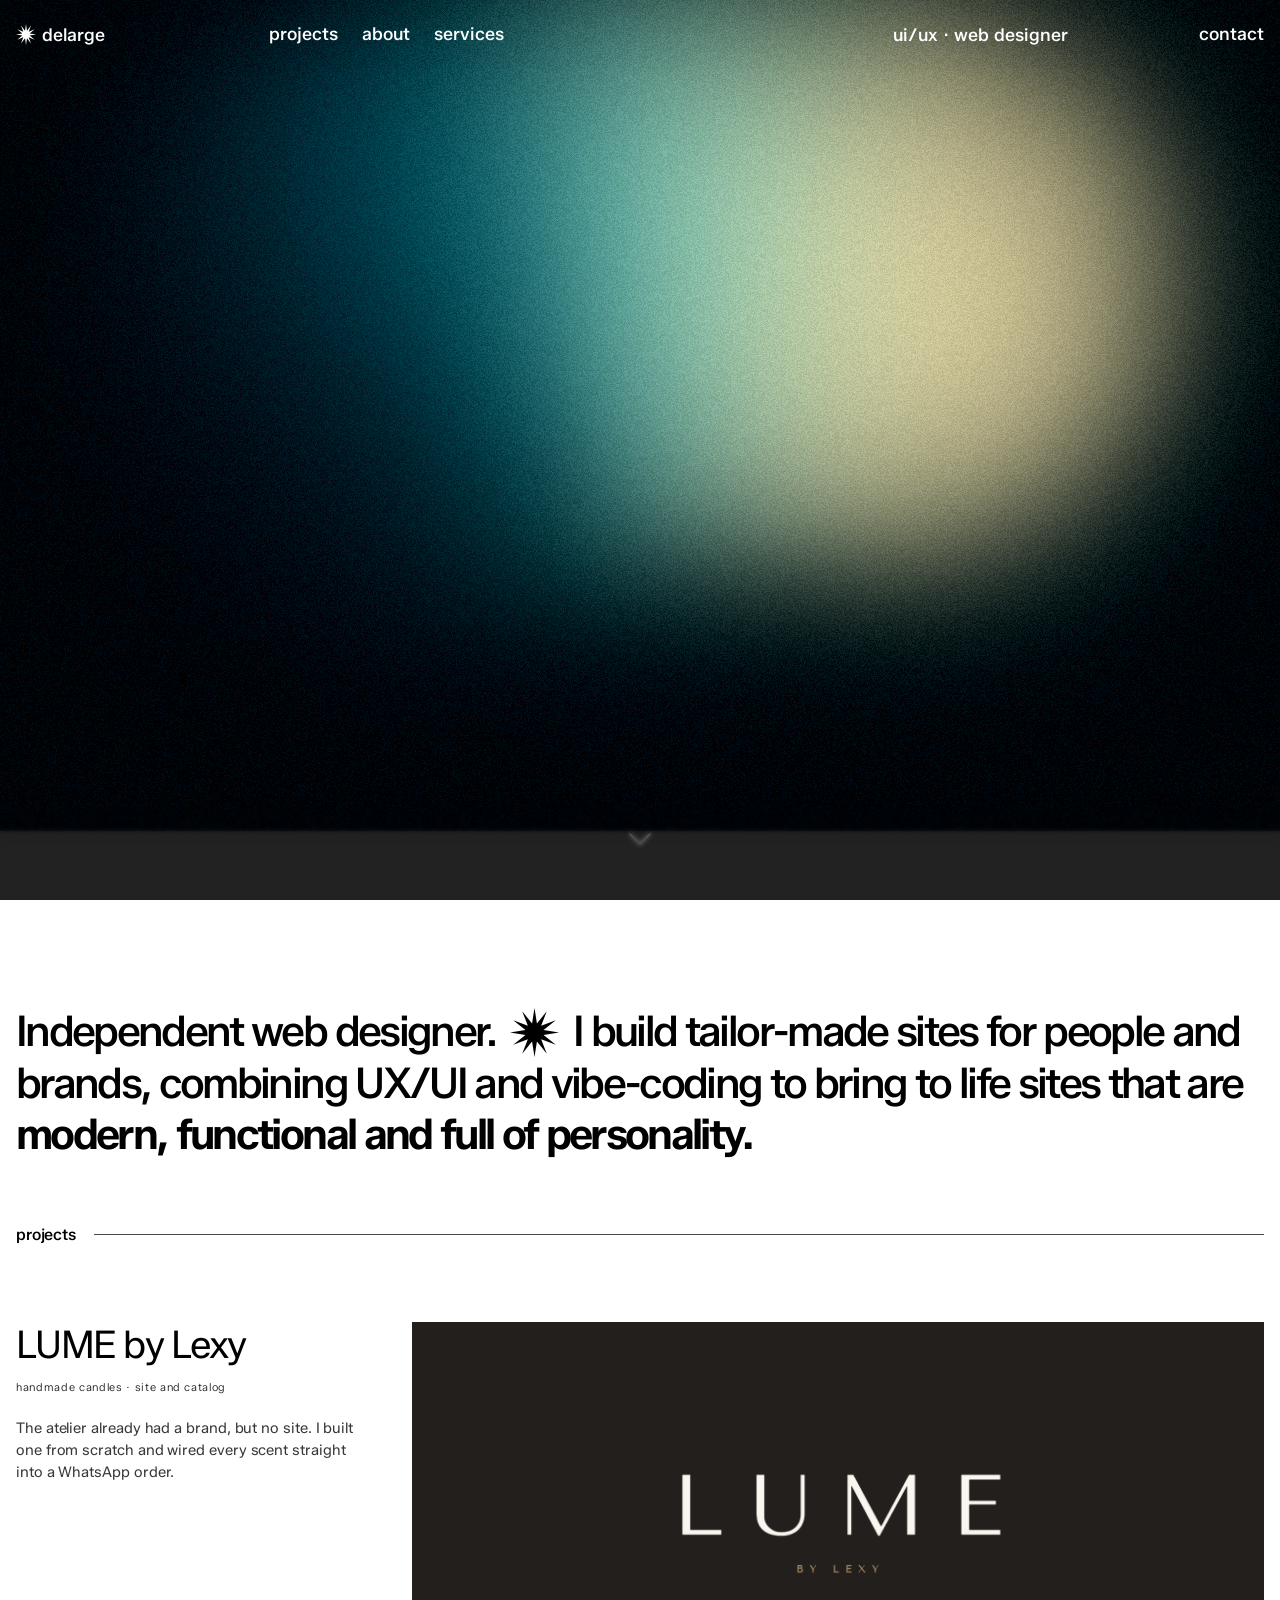
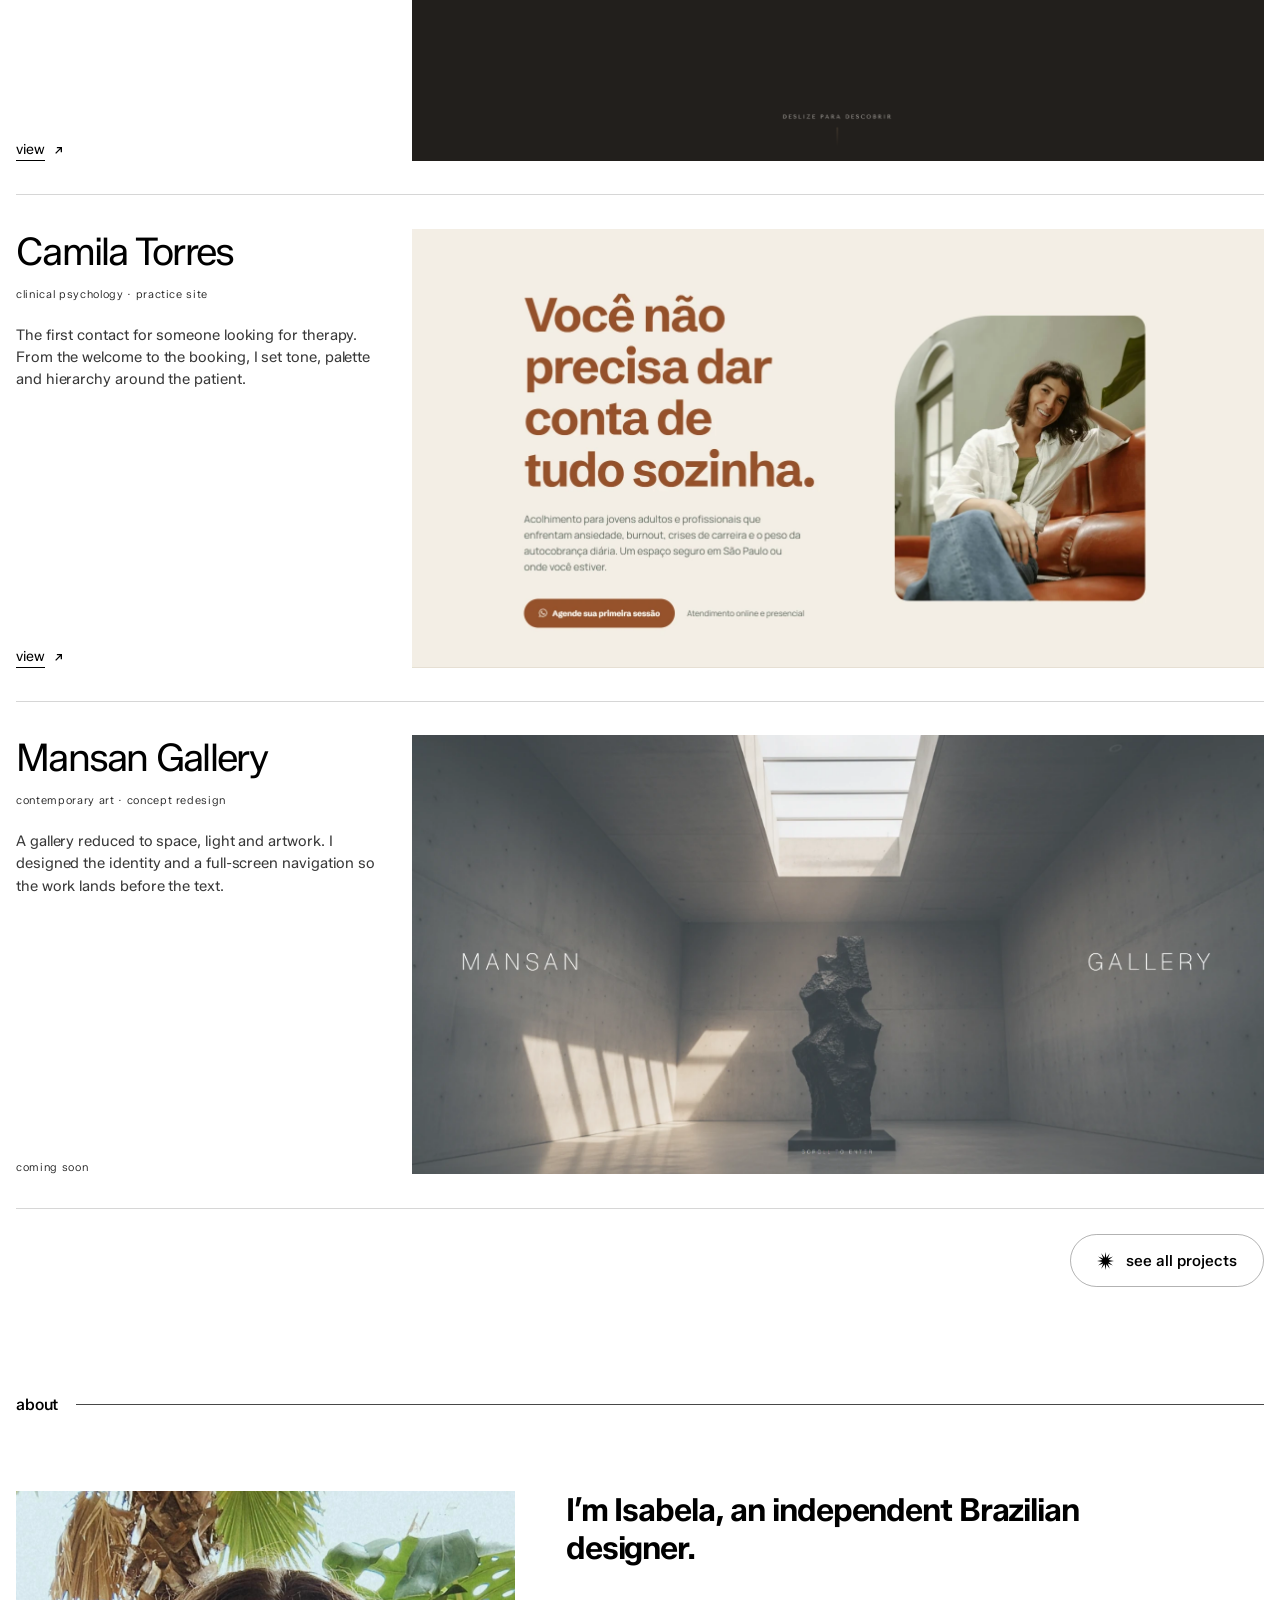
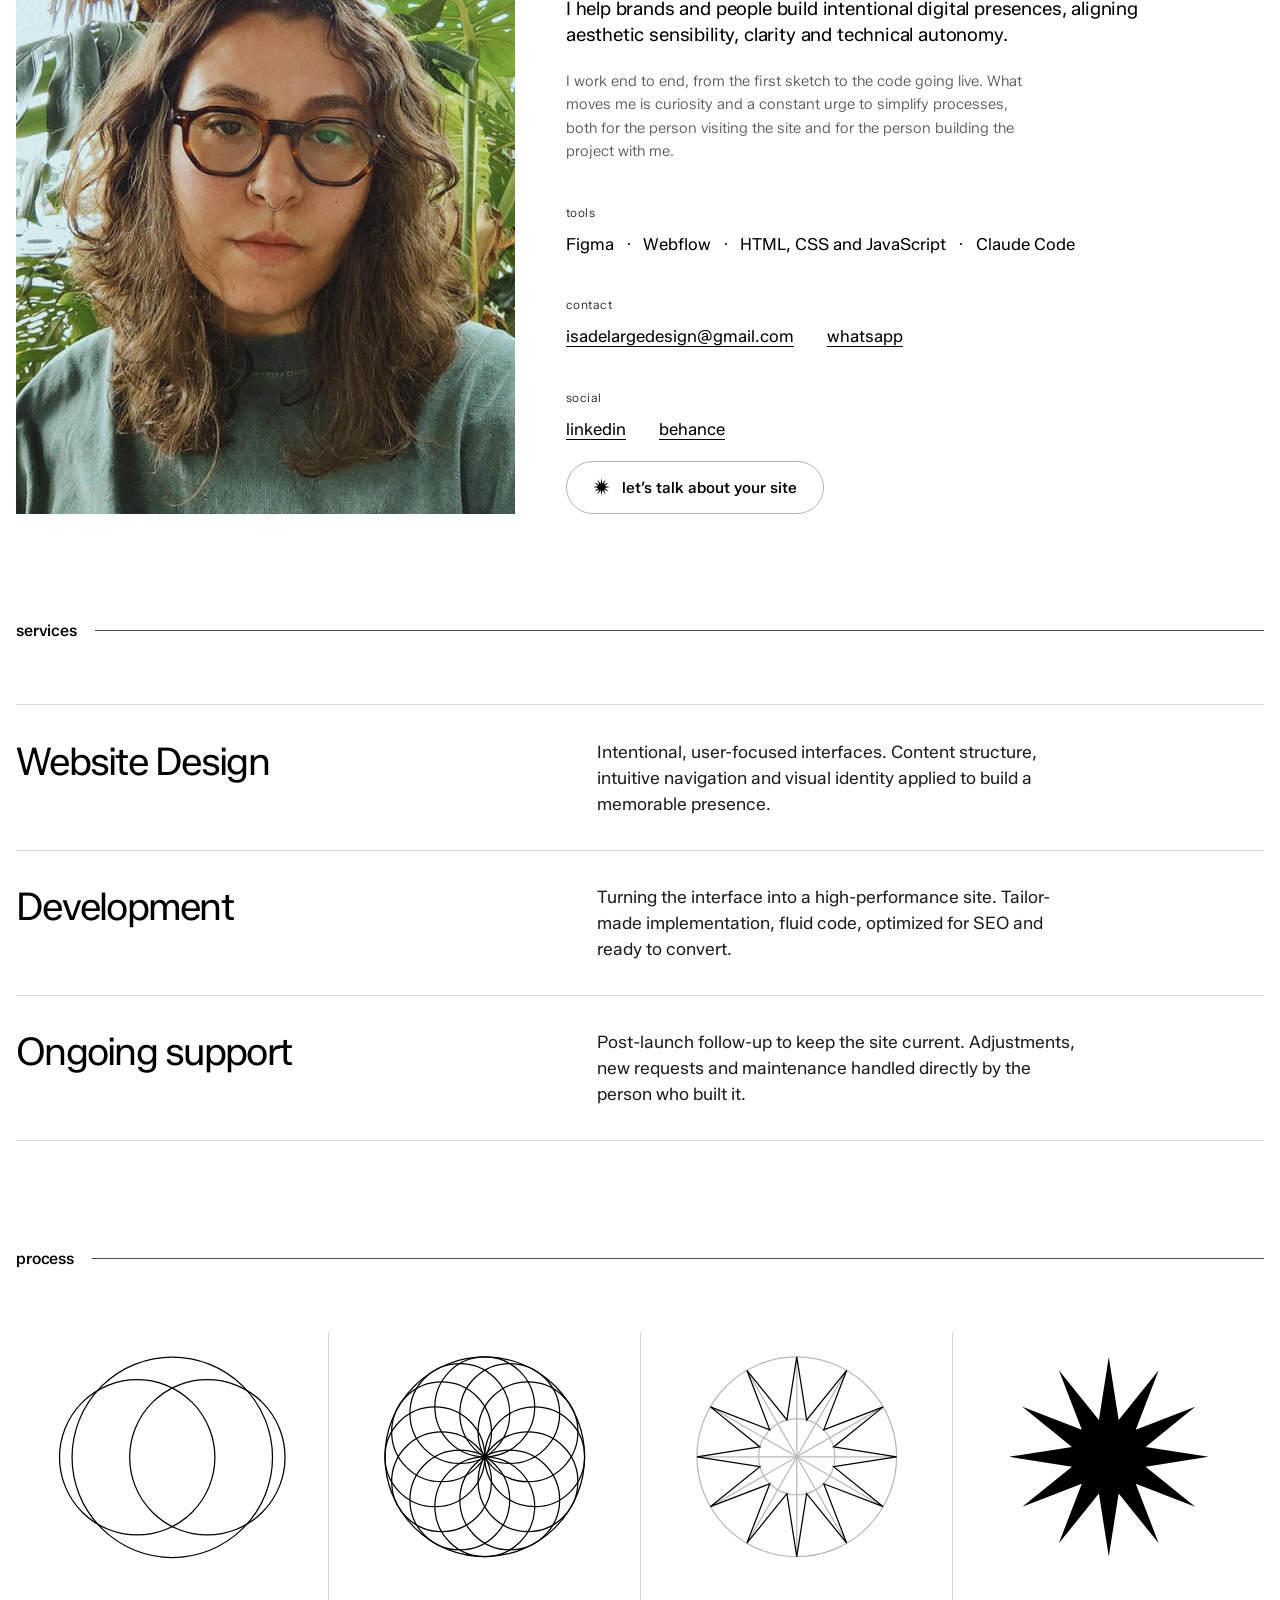
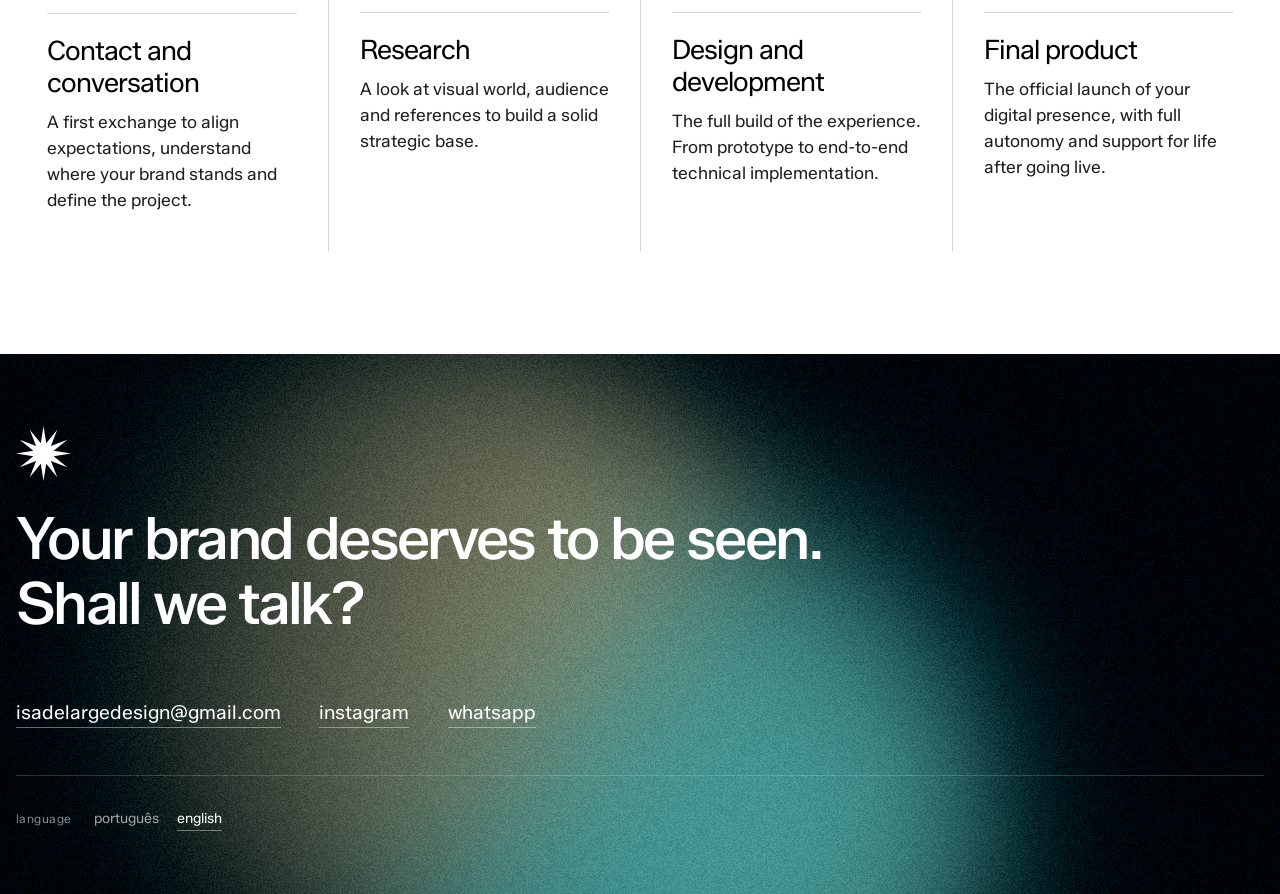
==== en/index.html @ fc3e033f "Adiciona a versao em ingles do site O site passa a ter duas versoes de verdade: a raiz em portugues " ====
<!doctype html>
<!-- GERADO por tools/gerar-en.js. Nao edite a mao:
     mude o portugues no arquivo da raiz ou a traducao em tools/en.json
     e rode  node tools/gerar-en.js  de novo. -->
<html lang="en">
<head>
<meta charset="utf-8">
<meta name="viewport" content="width=device-width, initial-scale=1">
<title>delarge · ui/ux · web designer</title>
<meta name="description" content="Independent web designer. I build tailor-made websites for people and brands, combining UX/UI and vibe-coding.">
<link rel="canonical" href="https://delargedesign.com.br/en/">
<link rel="alternate" hreflang="pt-BR" href="https://delargedesign.com.br/">
<link rel="alternate" hreflang="en" href="https://delargedesign.com.br/en/">
<link rel="alternate" hreflang="x-default" href="https://delargedesign.com.br/">
<meta name="robots" content="index, follow, max-image-preview:large">
<meta name="author" content="Isabela Alves">
<meta name="theme-color" content="#222222">

<meta property="og:type" content="website">
<meta property="og:site_name" content="delarge">
<meta property="og:locale" content="en_US">
<meta property="og:url" content="https://delargedesign.com.br/en/">
<meta property="og:title" content="delarge · ui/ux · web designer">
<meta property="og:description" content="Independent web designer. I build tailor-made websites for people and brands, combining UX/UI and vibe-coding.">
<meta property="og:image" content="https://delargedesign.com.br/assets/og.jpg">
<meta property="og:image:width" content="1200">
<meta property="og:image:height" content="630">
<meta property="og:image:alt" content="The delarge star over the site gradient">

<meta name="twitter:card" content="summary_large_image">
<meta name="twitter:title" content="delarge · ui/ux · web designer">
<meta name="twitter:description" content="Independent web designer. I build tailor-made websites for people and brands, combining UX/UI and vibe-coding.">
<meta name="twitter:image" content="https://delargedesign.com.br/assets/og.jpg">

<link rel="icon" href="/assets/favicon.svg" type="image/svg+xml">
<link rel="apple-touch-icon" href="/assets/apple-touch-icon.png">
<link rel="preconnect" href="https://fonts.googleapis.com">
<link rel="preconnect" href="https://fonts.gstatic.com" crossorigin>
<link rel="stylesheet" href="https://fonts.googleapis.com/css2?family=Zalando+Sans:wght@300;400;500;600&display=swap">
<link rel="stylesheet" href="/css/style.css">
</head>
<body>

<!-- Fundo escuro da intro. A navbar nao vive dentro dele: ela e sticky no
     body, entao atravessa as secoes sem duplicar. -->
<div class="backdrop" id="topo">
  <canvas id="shader-intro" class="backdrop__shader" data-shader aria-hidden="true"></canvas>
  <!-- Figma 1:35 — indicador de scroll -->
  <div class="scroll-cue" aria-hidden="true">
    <svg class="scroll-cue__seta" viewBox="0 0 24 14" fill="none"
         stroke="currentColor" stroke-width="1.25" stroke-linecap="square">
      <path d="M1 1 12 12 23 1"/>
    </svg>
  </div>
</div>

<div class="intro-espaco"></div>

<!-- NAVBAR unica — Figma 1:5 (intro) -> 1:9 (montada) -> 1:17 (sobre o claro).
     O mix-blend-mode fica no <nav>, e nao nos filhos: position sticky cria
     contexto de empilhamento, e blend em filho mescla so dentro dele, contra
     nada. Por isso o painel do menu mora fora desta tag. -->
<nav class="navbar" id="nav" aria-label="Main">
  <!-- A faixa da barra e uma janela para o mesmo campo do shader da intro: um
       canvas de 100svh colado no topo da viewport, recortado pela altura da
       barra. Nao da para reaproveitar o canvas da intro, que fica embaixo da
       folha branca, nem para usar uma faixa curta: o shader normaliza o campo
       por min(largura, altura), e num canvas baixo e largo o mesmo campo
       apareceria em outra escala. Os dois nascem no mesmo forEach, com a
       mesma receita e a mesma semente, entao desenham o mesmo quadro. -->
  <div class="navbar__fundo" aria-hidden="true">
    <canvas id="shader-nav" class="navbar__shader" data-shader data-shader-recorte></canvas>
  </div>
  <span class="brand__slot" aria-hidden="true"><span class="brand__star"></span></span>
  <a class="brand" href="#manifesto"><span class="brand__name mask"><span>delarge</span></span></a>
  <ul class="navbar__links">
    <li><a href="#projetos"><span class="mask"><span>projects</span></span></a></li>
    <li><a href="#sobre"><span class="mask"><span>about</span></span></a></li>
    <li><a href="#servicos"><span class="mask"><span>services</span></span></a></li>
  </ul>
  <p class="navbar__tagline mask"><span>ui/ux · web designer</span></p>
  <button class="navbar__contact" id="contato-toggle" type="button"
          aria-controls="contato-menu" aria-expanded="false"><span class="mask"><span>contact</span></span></button>
  <button class="nav-toggle" id="nav-toggle" type="button"
          aria-controls="menu" aria-expanded="false" aria-label="Abrir menu"
          data-label-abrir="Open menu" data-label-fechar="Close menu">
    <span></span><span></span>
  </button>

</nav>

<div class="intro-espaco"></div>

<!-- Dois paineis, o mesmo componente. Moram fora do <nav> pelo mesmo motivo:
     no caminho sem scroll timeline a barra ainda usa mix-blend-mode, e um
     filho dela sairia invertido. O estado visual vem do proprio aria-hidden,
     e nao de uma classe no <html>, senao os dois abririam juntos. -->

<!-- Contato: abre pelo "contato" da barra, em qualquer largura. -->
<div class="painel" id="contato-menu" aria-hidden="true">
  <div class="painel__lamina">
    <canvas class="painel__shader" data-shader data-shader-pausa="#contato-menu" aria-hidden="true"></canvas>

    <button class="painel__fechar" type="button" aria-label="Close contact">
      <svg viewBox="0 0 16 16" width="16" height="16" fill="none"
           stroke="currentColor" stroke-width="1.5" aria-hidden="true">
        <path d="M3.5 3.5l9 9M12.5 3.5l-9 9"/>
      </svg>
    </button>

    <div class="painel__corpo">
      <span class="painel__estrela" aria-hidden="true"></span>
      <p class="painel__frase">Tell me more about your idea.</p>

      <div class="painel__bloco">
        <h2 class="painel__rotulo">contact</h2>
        <ul class="painel__lista">
          <li><a href="https://wa.me/5543936182694?text=Hi%2C%20Isabela%21%20I%20came%20from%20your%20site%20and%20I%20am%20interested%20in%20building%20a%20project%20with%20you." target="_blank" rel="noopener noreferrer">whatsapp</a></li>
          <li><a href="mailto:isadelargedesign@gmail.com">isadelargedesign@gmail.com</a></li>
        </ul>
      </div>

      <div class="painel__bloco">
        <h2 class="painel__rotulo">social</h2>
        <ul class="painel__lista">
          <li><a href="https://www.instagram.com/delarge.studio/" target="_blank" rel="noopener noreferrer">instagram</a></li>
          <li><a href="https://www.linkedin.com/in/isabela-fernandes-40247a234/" target="_blank" rel="noopener noreferrer">linkedin</a></li>
          <li><a href="https://www.behance.net/isabelaalves52" target="_blank" rel="noopener noreferrer">behance</a></li>
        </ul>
      </div>
    </div>

    <p class="painel__assinatura">ui/ux · web designer</p>
  </div>
</div>

<!-- Navegacao: so no mobile, onde os links nao cabem na barra. No desktop eles
     ficam la, e repetir aqui seria informacao a toa. -->
<div class="painel" id="menu" aria-hidden="true">
  <div class="painel__lamina">
    <canvas class="painel__shader" data-shader data-shader-pausa="#menu" aria-hidden="true"></canvas>

    <div class="painel__corpo">
      <span class="painel__estrela" aria-hidden="true"></span>

      <nav aria-label="Sections">
        <ul class="painel__links">
          <li><a href="#projetos">projects</a></li>
          <li><a href="#sobre">about</a></li>
          <li><a href="#servicos">services</a></li>
          <li><a href="#processo">process</a></li>
        </ul>
      </nav>

    </div>

    <p class="painel__assinatura">ui/ux · web designer</p>
  </div>
</div>

<!-- CONTEUDO CLARO -->
<main class="page">

  <!-- SECAO 1 — Manifesto — Figma 1:25, 1:20, 1:26 -->
  <section class="manifesto shell" id="manifesto">
    <h1 class="manifesto__text leitura" data-node-id="1:25">Independent web <span class="manifesto__keep">designer. <span class="manifesto__star" aria-hidden="true"></span></span> I build tailor-made sites for people and brands, combining UX/UI and vibe-coding to bring to life sites that are <strong>modern, functional and full of personality.</strong></h1>
  </section>

  <!-- SECAO 2 — Projetos — Figma 1:27 … 1:73 -->
  <div class="rule shell" id="projetos" data-node-id="1:27">
    <span class="rule__label">projects</span>
    <img class="rule__line" src="/assets/svg/line-1.svg" alt="" width="1331" height="1">
  </div>

  <section class="projects shell" aria-label="Projects">

    <!-- TODO trocar o href e a capa do Mansan quando ele subir -->
    <article class="project" data-node-id="1:29">
      <a class="project__link" href="https://lumebylexy.vercel.app/" target="_blank" rel="noopener noreferrer">
        <div class="project__info">
          <h3 class="project__name">LUME by Lexy</h3>
          <p class="project__kind">handmade candles · site and catalog</p>
          <p class="project__desc">The atelier already had a brand, but no site. I built one from scratch and wired every scent straight into a WhatsApp order.</p>
          <span class="project__abrir">
            <span class="project__abrir-texto">view</span>
            <svg class="project__abrir-seta" viewBox="0 0 16 16" width="13" height="13" fill="none"
                 stroke="currentColor" stroke-width="1.6" aria-hidden="true">
              <path d="M4.5 11.5 11.5 4.5M6 4.5h5.5V10"/>
            </svg>
          </span>
        </div>

        <div class="project__media">
          <img class="project__shot" src="/assets/img/lumebylexy.webp" alt="Cover of the LUME by Lexy project" width="1746" height="900" loading="lazy" decoding="async">
        </div>
      </a>
    </article>

    <article class="project" data-node-id="1:38">
      <a class="project__link" href="https://camila-torres-psicologa.vercel.app/" target="_blank" rel="noopener noreferrer">
        <div class="project__info">
          <h3 class="project__name">Camila Torres</h3>
          <p class="project__kind">clinical psychology · practice site</p>
          <p class="project__desc">The first contact for someone looking for therapy. From the welcome to the booking, I set tone, palette and hierarchy around the patient.</p>
          <span class="project__abrir">
            <span class="project__abrir-texto">view</span>
            <svg class="project__abrir-seta" viewBox="0 0 16 16" width="13" height="13" fill="none"
                 stroke="currentColor" stroke-width="1.6" aria-hidden="true">
              <path d="M4.5 11.5 11.5 4.5M6 4.5h5.5V10"/>
            </svg>
          </span>
        </div>

        <div class="project__media">
          <img class="project__shot" src="/assets/img/camillatorres.webp" alt="Cover of the Camila Torres project" width="1736" height="882" loading="lazy" decoding="async">
        </div>
      </a>
    </article>

    <article class="project" data-node-id="1:47">
      <div class="project__link project__link--breve">
        <div class="project__info">
          <h3 class="project__name">Mansan Gallery</h3>
          <p class="project__kind">contemporary art · concept redesign</p>
          <p class="project__desc">A gallery reduced to space, light and artwork. I designed the identity and a full-screen navigation so the work lands before the text.</p>
          <span class="project__breve">coming soon</span>
        </div>

        <div class="project__media">
          <img class="project__shot" src="/assets/img/mansangallery.webp" alt="Cover of the Mansan Gallery project" width="1863" height="989" loading="lazy" decoding="async">
        </div>
      </div>
    </article>

    <a class="cta projects__todos" href="/en/projetos.html">
      <span class="cta__estrela" aria-hidden="true"></span>
      <span>see all projects</span>
    </a>
  </section>

  <!-- SECAO 3 — Sobre -->
  <div class="rule shell" id="sobre">
    <span class="rule__label">about</span>
    <img class="rule__line" src="/assets/svg/line-1.svg" alt="" width="1331" height="1">
  </div>

  <section class="sobre shell" aria-label="About">
    <div class="sobre__retrato">
      <!-- Troque o arquivo mantendo o nome retrato.jpg e nada mais precisa mudar -->
      <img class="sobre__foto" src="/assets/img/retrato.jpg"
           alt="Portrait of Isabela" width="1206" height="1744"
           loading="lazy" decoding="async">
    </div>

    <div class="sobre__texto">
      <!-- Os tres paragrafos sao uma unidade de leitura so: as letras sao
           numeradas em sequencia continua, entao o texto acende do titulo ate
           o fim do apoio como uma frase unica, igual ao manifesto. -->
      <div class="sobre__prosa leitura"><p class="sobre__resumo">I’m Isabela, an independent Brazilian designer.</p><p class="sobre__paragrafo">I help brands and people build intentional digital presences, aligning aesthetic sensibility, clarity and technical autonomy.</p><p class="sobre__paragrafo sobre__paragrafo--apoio">I work end to end, from the first sketch to the code going live. What moves me is curiosity and a constant urge to simplify processes, both for the person visiting the site and for the person building the project with me.</p></div>

      <div class="sobre__bloco">
        <h3 class="sobre__rotulo">tools</h3>
        <ul class="sobre__lista sobre__lista--pontos">
          <li>Figma</li>
          <li>Webflow</li>
          <li>HTML, CSS and JavaScript</li>
          <li>Claude Code</li>
        </ul>
      </div>

      <div class="sobre__bloco">
        <h3 class="sobre__rotulo">contact</h3>
        <ul class="sobre__lista">
          <li><a href="mailto:isadelargedesign@gmail.com">isadelargedesign@gmail.com</a></li>
          <li><a href="https://wa.me/5543936182694?text=Hi%2C%20Isabela%21%20I%20came%20from%20your%20site%20and%20I%20am%20interested%20in%20building%20a%20project%20with%20you." target="_blank" rel="noopener noreferrer">whatsapp</a></li>
        </ul>
      </div>

      <div class="sobre__bloco">
        <h3 class="sobre__rotulo">social</h3>
        <ul class="sobre__lista">
          <li><a href="https://www.linkedin.com/in/isabela-fernandes-40247a234/" target="_blank" rel="noopener noreferrer">linkedin</a></li>
          <li><a href="https://www.behance.net/isabelaalves52" target="_blank" rel="noopener noreferrer">behance</a></li>
        </ul>
      </div>

      <a class="cta" href="#contato">
        <span class="cta__estrela" aria-hidden="true"></span>
        <span>let’s talk about your site</span>
      </a>
    </div>
  </section>

  <!-- SECAO 4 — Servicos -->
  <div class="rule shell" id="servicos">
    <span class="rule__label">services</span>
    <img class="rule__line" src="/assets/svg/line-1.svg" alt="" width="1331" height="1">
  </div>

  <section class="servicos shell" aria-label="Services">
    <article class="servico">
      <h2 class="servico__titulo">Website Design</h2>
      <p class="servico__desc">Intentional, user-focused interfaces. Content structure, intuitive navigation and visual identity applied to build a memorable presence.</p>
    </article>

    <article class="servico">
      <h2 class="servico__titulo">Development</h2>
      <p class="servico__desc">Turning the interface into a high-performance site. Tailor-made implementation, fluid code, optimized for SEO and ready to convert.</p>
    </article>

    <article class="servico">
      <h2 class="servico__titulo">Ongoing support</h2>
      <p class="servico__desc">Post-launch follow-up to keep the site current. Adjustments, new requests and maintenance handled directly by the person who built it.</p>
    </article>
  </section>

  <!-- SECAO 5 — Processo -->
  <div class="rule shell" id="processo">
    <span class="rule__label">process</span>
    <img class="rule__line" src="/assets/svg/line-1.svg" alt="" width="1331" height="1">
  </div>

  <section class="processo shell" aria-label="Process">
    <ol class="processo__lista">
      <li class="etapa">
        <span class="etapa__figura"><svg class="etapa__desenho" viewBox="0 0 200 200" fill="none" stroke="currentColor" stroke-width="1" aria-hidden="true"><circle cx="72" cy="100" r="62"/><circle cx="128" cy="100" r="62"/><circle cx="100" cy="100" r="80"/></svg></span>
        <h3 class="etapa__titulo">Contact and conversation</h3>
        <p class="etapa__desc">A first exchange to align expectations, understand where your brand stands and define the project.</p>
      </li>
      <li class="etapa">
        <span class="etapa__figura"><svg class="etapa__desenho" viewBox="0 0 200 200" fill="none" stroke="currentColor" stroke-width="1" aria-hidden="true"><circle cx="100" cy="60" r="40"/><circle cx="120" cy="65.36" r="40"/><circle cx="134.64" cy="80" r="40"/><circle cx="140" cy="100" r="40"/><circle cx="134.64" cy="120" r="40"/><circle cx="120" cy="134.64" r="40"/><circle cx="100" cy="140" r="40"/><circle cx="80" cy="134.64" r="40"/><circle cx="65.36" cy="120" r="40"/><circle cx="60" cy="100" r="40"/><circle cx="65.36" cy="80" r="40"/><circle cx="80" cy="65.36" r="40"/><circle cx="100" cy="100" r="80"/></svg></span>
        <h3 class="etapa__titulo">Research</h3>
        <p class="etapa__desc">A look at visual world, audience and references to build a solid strategic base.</p>
      </li>
      <li class="etapa">
        <span class="etapa__figura"><svg class="etapa__desenho" viewBox="0 0 200 200" fill="none" stroke="currentColor" stroke-width="1" aria-hidden="true"><g opacity=".28"><circle cx="100" cy="100" r="80"/><circle cx="100" cy="100" r="30.56"/><line x1="100" y1="100" x2="100" y2="20"/><line x1="100" y1="100" x2="140" y2="30.72"/><line x1="100" y1="100" x2="169.28" y2="60"/><line x1="100" y1="100" x2="180" y2="100"/><line x1="100" y1="100" x2="169.28" y2="140"/><line x1="100" y1="100" x2="140" y2="169.28"/><line x1="100" y1="100" x2="100" y2="180"/><line x1="100" y1="100" x2="60" y2="169.28"/><line x1="100" y1="100" x2="30.72" y2="140"/><line x1="100" y1="100" x2="20" y2="100"/><line x1="100" y1="100" x2="30.72" y2="60"/><line x1="100" y1="100" x2="60" y2="30.72"/></g><path d="M100 20L107.91 70.48L140 30.72L121.61 78.39L169.28 60L129.52 92.09L180 100L129.52 107.91L169.28 140L121.61 121.61L140 169.28L107.91 129.52L100 180L92.09 129.52L60 169.28L78.39 121.61L30.72 140L70.48 107.91L20 100L70.48 92.09L30.72 60L78.39 78.39L60 30.72L92.09 70.48Z"/></svg></span>
        <h3 class="etapa__titulo">Design and development</h3>
        <p class="etapa__desc">The full build of the experience. From prototype to end-to-end technical implementation.</p>
      </li>
      <li class="etapa">
        <span class="etapa__figura"><svg class="etapa__desenho" viewBox="0 0 200 200" fill="none" stroke="currentColor" stroke-width="1" aria-hidden="true"><path d="M100 20L107.91 70.48L140 30.72L121.61 78.39L169.28 60L129.52 92.09L180 100L129.52 107.91L169.28 140L121.61 121.61L140 169.28L107.91 129.52L100 180L92.09 129.52L60 169.28L78.39 121.61L30.72 140L70.48 107.91L20 100L70.48 92.09L30.72 60L78.39 78.39L60 30.72L92.09 70.48Z" fill="currentColor" stroke="none" class="etapa__estrela"/></svg></span>
        <h3 class="etapa__titulo">Final product</h3>
        <p class="etapa__desc">The official launch of your digital presence, with full autonomy and support for life after going live.</p>
      </li>
    </ol>
  </section>
</main>

<!-- RODAPE -->
<footer class="rodape" id="contato">
  <!-- mesmo shader da intro, segundo contexto de WebGL -->
  <canvas id="shader-rodape" class="rodape__shader" data-shader aria-hidden="true"></canvas>

  <div class="rodape__conteudo shell">
    <div class="rodape__topo">
      <div class="rodape__chamada-bloco">
        <span class="rodape__estrela" aria-hidden="true"></span>
        <p class="rodape__chamada">Your brand deserves to be seen.<br>Shall we talk?</p>
      </div>

    </div>

    <ul class="rodape__contatos">
      <li><a href="mailto:isadelargedesign@gmail.com">isadelargedesign@gmail.com</a></li>
      <li><a href="https://www.instagram.com/delarge.studio/" target="_blank" rel="noopener noreferrer">instagram</a></li>
      <li><a href="https://wa.me/5543936182694?text=Hi%2C%20Isabela%21%20I%20came%20from%20your%20site%20and%20I%20am%20interested%20in%20building%20a%20project%20with%20you." target="_blank" rel="noopener noreferrer">whatsapp</a></li>
    </ul>

    <!-- Seletor de idioma. Fica no pe da pagina de proposito: a troca e
         automatica pelo idioma do navegador, entao isto aqui e so a saida para
         quem quer o outro lado. O estado atual e um atributo unico, que o CSS
         le e o gerador do /en inverte. -->
    <div class="rodape__idioma" data-idioma-atual="en">
      <span class="rodape__idioma-rotulo">language</span>
      <a class="rodape__idioma-op" href="/" lang="pt-BR" hreflang="pt-BR" data-idioma="pt">português</a>
      <a class="rodape__idioma-op" href="/en/" lang="en" hreflang="en" data-idioma="en" aria-current="true">english</a>
    </div>
  </div>
</footer>

<!-- Desfoque progressivo na borda de baixo (ProgressiveBlur) -->
<div class="blur-borda blur-borda--base" aria-hidden="true"></div>

<script src="/js/shader-fundo.js" defer></script>
<script src="/js/idioma.js"></script>
<script src="/js/main.js"></script>
</body>
</html>
---- css/style.css ----
/* =========================================================
   delarge — portfolio
   Traduzido do Figma "Portfolio" (node 1:4, frame 1440x7048)
   ========================================================= */

:root{
  /* cor */
  --dark:        #222222;
  --white:       #ffffff;
  --ink:         #111111;
  --black:       #000000;
  --tag:         #1e1e1e;
  --card-bg:     rgba(143,143,143,.38);
  --veil:        rgba(255,255,255,.2);

  /* tipografia */
  --font-sans:    "Zalando Sans", system-ui, -apple-system, "Segoe UI", sans-serif;

  /* O frame de 1440 do Figma vira so referencia de proporcao. O conteudo
     nao tem mais teto de largura: ocupa a tela inteira, com a margem
     pequena, em qualquer tamanho. */
  --frame:       1440px;
  --gutter:      16px;
  --gutter-cards: 10px;   /* projetos vao mais perto da borda */
  --vw:          100vw;   /* sobrescrito no JS sem a largura da barra de rolagem */
  --nav-h:       70px;    /* altura real da navbar, medida no JS */
  --nav-viagem:  calc(50svh - var(--nav-h) / 2);  /* do centro da intro ao topo */
  --shell-offset: 0px;   /* sem teto, o conteudo nunca fica centralizado */

  /* ritmo vertical */
  --space-block: clamp(56px, 8.3vw, 170px);
  --space-rule:  clamp(44px, 5vw, 92px);    /* respiro antes do filete de secao */
  --ease:        cubic-bezier(.16,1,.3,1);
  --ease-spread: cubic-bezier(.215,.61,.355,1);   /* curva medida na referencia */
}

*,
*::before,
*::after{ box-sizing: border-box; }

html{ scroll-behavior: smooth; }

body{
  margin: 0;
  background: var(--white);
  color: var(--black);
  font-family: var(--font-sans);
  font-variation-settings: "wdth" 100;
  -webkit-font-smoothing: antialiased;
  text-rendering: optimizeLegibility;
}

img{ display: block; max-width: 100%; }

ul{ margin: 0; padding: 0; list-style: none; }

a{ color: inherit; text-decoration: none; }

:focus-visible{
  outline: 1.5px solid currentColor;
  outline-offset: 4px;
}

.shell{
  width: 100%;
  padding-inline: var(--gutter);
}

/* ---------------------------------------------------------
   INTRO E NAVBAR
   Uma navbar so. Ela nasce no centro do bloco escuro, sobe junto
   com a pagina ate encostar no topo, prende ali e, quando o bloco
   escuro passa, so troca de cor. Nao existe segunda navbar.
   --------------------------------------------------------- */

/* Fundo da intro. Fica FIXO, como na raggededge: ele nao rola junto, e o
   conteudo branco desliza por cima dele. E dai que vem a transicao suave,
   sem nenhum degrade de emenda. Verificado la: o canvas do gradiente e
   position fixed e so e desligado depois de coberto.

   A cor solida continua sendo o fundo: se o WebGL nao subir, o canvas se
   remove e a intro fica como era. */
.backdrop{
  position: fixed;
  top: 0;
  left: 0;
  right: 0;
  height: 100svh;
  z-index: 0;
  background: var(--dark);
  overflow: clip;
}

/* coberto pelo conteudo: sai de cena e o shader para de desenhar, porque o
   IntersectionObserver dele deixa de ver o canvas */
.backdrop.esta-coberto{ display: none; }

/* a folha branca precisa ser opaca para cobrir o fundo fixo */
.page{
  position: relative;
  z-index: 1;
  background: var(--white);
}

/* gradiente animado em WebGL (shader do 21st.dev) */
.backdrop__shader{
  display: block;
  width: 100%;
  height: 100%;
}

/* metades vazias acima e abaixo da navbar: as duas mais a altura dela
   somam exatamente os 100svh do bloco escuro */
.intro-espaco{ height: var(--nav-viagem); }

.navbar{
  position: sticky;
  top: 0;
  z-index: 20;

  width: 100%;
  padding-inline: var(--gutter);
  padding-block: 23px;

  display: flex;
  align-items: center;
  font-size: clamp(15px, 1.39vw, 26px);
  font-weight: 500;
  line-height: 1.2;

  /* Sem fundo. A cor sai de mix-blend-mode: difference sobre branco puro,
     entao o texto se inverte pixel a pixel contra o que estiver embaixo:
     preto sobre a secao branca, claro sobre o bloco escuro, e negativo ao
     cruzar as capas dos projetos. Nao existe estado, e nao existe faixa.

     O blend precisa ficar aqui, no <nav>, e nao nos filhos: position sticky
     cria contexto de empilhamento, e blend em filho mescla so dentro desse
     grupo, contra nada. Foi o que quebrou a inversao quando tentei mover.
     Por isso o painel do menu mora fora desta tag.

     A inversao vale em toda a pagina, inclusive sobre o gradiente. Medi la
     um contraste de 1.67:1 no ponto claro do shader, abaixo do minimo de
     4.5:1, mas foi decisao sua manter. */
  color: var(--white);
  mix-blend-mode: difference;

  /* centro real da tela menos a posicao natural da marca */
  --estrela-x: calc(var(--vw) / 2 - 21px - var(--gutter));
}

/* A faixa da navbar. Sai de cena inteira quando nao ha scroll timeline: sem
   ela o canvas nao acompanharia a viagem da intro e a fatia sairia torta. */
.navbar__fundo{
  display: none;
  position: absolute;
  inset: 0;
  z-index: -1;
  overflow: clip;
  background: var(--dark);
}

.navbar__shader{
  position: absolute;
  left: 0;
  top: 0;
  display: block;
  width: 100%;
  height: 100svh;
  transition: opacity .4s var(--ease);
}

/* o painel do menu e chapado: a faixa da barra vira chapada tambem, senao
   fica uma tarja de gradiente no topo dele */
.painel-aberto .navbar__shader{ opacity: 0; }

/* Presa de verdade, e nao apenas encostada. Com sticky a barra depende do
   bloco em que vive: basta um ancestral com overflow para ela largar o topo,
   e no mobile isso acontece com o painel do menu aberto travando o scroll.

   Em fixed ela sai do fluxo, entao a viagem da intro nao pode mais ser o
   proprio scroll carregando a barra: ela vira uma animacao ligada ao scroll.
   Mesmo movimento, mesma distancia, mas fora da main thread, entao nao ha
   atraso de um frame como haveria escrevendo o transform num listener.

   Atras de @supports porque o Firefox ainda nao tem scroll timeline. La a
   barra segue sticky, que depois de encostar no topo e indistinguivel.
   Movimento reduzido tambem fica no sticky: e o unico jeito de nao trocar
   uma viagem que o scroll comanda por uma animacao declarada. */
@supports (animation-timeline: scroll()){
  @media (prefers-reduced-motion: no-preference){
    /* sem a barra no fluxo, os dois vazios sozinhos valem os 100svh */
    .intro-espaco{ height: 50svh; }

    .navbar:not(.navbar--fixa){
      position: fixed;
      left: 0;
      animation: nav-sobe linear both;
      animation-timeline: scroll(root block);
      animation-range: 0 var(--nav-viagem);

      /* com faixa propria o texto nao precisa mais se inverter contra o que
         passa embaixo: ele fica claro sobre o gradiente, sempre */
      mix-blend-mode: normal;
    }

    .navbar__fundo{ display: block; }

    /* O canvas e colado no topo da viewport, e nao na barra: enquanto a barra
       desce os 100svh da intro, ele sobe a mesma distancia. O que se ve pela
       janela e sempre a fatia certa do campo, e durante a intro a faixa e
       indistinguivel do fundo atras dela. */
    .navbar__shader{
      animation: nav-fundo linear both;
      animation-timeline: scroll(root block);
      animation-range: 0 var(--nav-viagem);
    }
  }
}

@keyframes nav-sobe{
  from{ translate: 0 var(--nav-viagem); }
  to{   translate: 0 0; }
}

@keyframes nav-fundo{
  from{ translate: 0 calc(-1 * var(--nav-viagem)); }
  to{   translate: 0 0; }
}


.brand{
  display: inline-flex;
  align-items: center;
  font-weight: 500;
}

/* A estrela e irma do link, e nao filha: so assim ela pode ocupar a coluna
   do meio no mobile e cair no centro exato da tela. */
.brand__slot{
  display: inline-flex;
  flex: none;
  margin-right: 6px;
  transform-origin: left center;
}

/* A estrela e uma mascara pintada com currentColor, e nao uma tag de
   imagem, para acompanhar sozinha a troca de cor da navbar. A forma
   continua vindo do SVG exportado do Figma. */
.brand__star{
  display: block;
  width: 20px;
  height: 21px;
  flex: none;
  background-color: currentColor;
  -webkit-mask: url(../assets/svg/star-2.svg) center / contain no-repeat;
  mask: url(../assets/svg/star-2.svg) center / contain no-repeat;
  animation: star-spin 22s linear infinite;
}

@keyframes star-spin{
  to{ transform: rotate(360deg); }
}

/* Revelacao letra a letra, traduzida do Blur Reveal de @tom_ui.
   Sai a mascara com overflow que havia antes: o desfoque vaza para fora
   do glifo e seria cortado por ela.

   Numeros do componente: blur 12px, y 10px, duracao 0.3/0.5 = 0.6s,
   escalonamento 0.03/1.5 = 0.02s por letra. */
.mask{ display: inline-block; }
.mask > span{ display: inline-block; }

.palavra{ display: inline-block; white-space: nowrap; }

.letra{ display: inline-block; }

/* o texto inteiro continua no DOM para leitor de tela */
.so-leitor{
  position: absolute;
  width: 1px;
  height: 1px;
  padding: 0;
  margin: -1px;
  overflow: hidden;
  clip-path: inset(50%);
  white-space: nowrap;
  border: 0;
}

.navbar__links{
  display: flex;
  align-items: center;
  gap: 24px;
  margin-left: clamp(40px, 12.78vw, 184px);
  margin-right: auto;
}

/* Os dois em bloco de proposito. O <a> nascia inline, e caixa inline tem a
   altura natural da fonte, nao a da entrelinha: ela sobrava 0,66px para baixo
   em relacao ao bloco do <button>, e como o filete de hover e ::after em
   bottom: 0, os dois filetes paravam em alturas diferentes na mesma barra.
   Mesmo modelo de caixa dos dois lados, mesmo filete. */
.navbar__links a,
.navbar__contact{
  position: relative;
  display: block;
  padding-bottom: 2px;
}

/* Contato e um <button> agora, porque abre um painel em vez de navegar, mas
   tem de renderizar exatamente como os links ao lado.

   Nao basta zerar borda e fundo. Tres coisas que a folha do navegador deixa
   diferente e que apareciam na barra:
   - padding: 1px 6px no botao. O 1px de cima empurrava o texto meio pixel e
     fazia o filete de hover, que e ::after em bottom: 0, nascer 1px acima do
     filete dos vizinhos.
   - appearance: auto, que mantem o controle nativo por baixo.
   - text-rendering volta para auto em controle de formulario, enquanto o body
     roda em optimizeLegibility. Era kerning diferente do resto da barra, na
     unica palavra da direita.
   O restante vem de font: inherit, que traz familia, corpo, peso e entrelinha. */
.navbar__contact{
  appearance: none;
  -webkit-appearance: none;
  padding: 0 0 2px;
  border: 0;
  background: none;
  font: inherit;
  color: inherit;
  text-align: inherit;
  text-rendering: inherit;
  cursor: pointer;
}

.navbar__links a::after,
.navbar__contact::after{
  content: "";
  position: absolute;
  left: 0;
  right: 0;
  bottom: 0;
  height: 1px;
  background: currentColor;
  transform: scaleX(0);
  transform-origin: right;
  transition: transform .45s var(--ease);
}

.navbar__links a:hover::after,
.navbar__contact:hover::after{
  transform: scaleX(1);
  transform-origin: left;
}

.navbar__tagline{
  margin: 0 clamp(32px, 10.2vw, 147px) 0 0;
}

/* botao de menu, so no mobile */
/* So no mobile. No desktop os links vivem na propria barra, e um hamburguer
   ao lado deles abriria um painel repetindo o que ja esta ali. */
.nav-toggle{
  display: none;
  position: relative;
  width: 26px;
  height: 16px;
  padding: 0;
  border: 0;
  background: none;
  color: inherit;
  cursor: pointer;
}

.nav-toggle > span{
  position: absolute;
  left: 0;
  right: 0;
  height: 1.5px;
  background: currentColor;
  transition: transform .35s var(--ease);
}

.nav-toggle > span:nth-child(1){ top: 3px; }
.nav-toggle > span:nth-child(2){ bottom: 3px; }

/* as duas barras viram X */
/* o estado do menu vive no <html>, porque o painel esta fora do <nav> */
.menu-aberto .nav-toggle > span:nth-child(1){ transform: translateY(4.75px) rotate(45deg); }
.menu-aberto .nav-toggle > span:nth-child(2){ transform: translateY(-4.75px) rotate(-45deg); }

/* com o painel aberto a navbar para de inverter: o fundo dele e chapado */
.painel-aberto .navbar{ mix-blend-mode: normal; color: var(--white); }

/* ---- intro, em tres tempos ----
   1. estado inicial : tudo escondido dentro da mascara (Figma 1:5)
   2. .is-revealed   : marca, estrela e assinatura aparecem perto do centro
   3. .is-assembled  : a linha se abre e o resto da nav entra (Figma 1:9) */

.js .navbar .letra{
  opacity: 0;
  filter: blur(12px);
  transform: translateY(10px);
  transition:
    opacity   .6s var(--ease),
    filter    .6s var(--ease),
    transform .6s var(--ease);
  transition-delay: calc(var(--atraso, 0s) + var(--i) * .02s);
}

.navbar.is-revealed .brand__name .letra,
.navbar.is-revealed .navbar__tagline .letra{
  opacity: 1;
  filter: blur(0);
  transform: none;
}

.navbar.is-revealed .navbar__tagline{ --atraso: .35s; }

.js .navbar .brand__slot{ opacity: 0; }

.navbar.is-revealed .brand__slot{
  opacity: 1;
  transition: opacity .9s var(--ease) .22s;
}

/* A estrela nao atravessa o texto: ela some no centro e reaparece ja no
   lugar, colada na marca. */
@keyframes estrela-troca{
  0%   { opacity: 1; transform: translateX(var(--estrela-x)) scale(2.1); }
  38%  { opacity: 0; transform: translateX(var(--estrela-x)) scale(2.1); }
  39%  { opacity: 0; transform: none; }
  100% { opacity: 1; transform: none; }
}

.js .navbar:not(.is-assembled) .brand__slot{
  transform: translateX(var(--estrela-x)) scale(2.1);
}

.navbar.is-assembled .brand__slot{
  animation: estrela-troca .95s var(--ease) forwards;
}

.js .navbar:not(.is-assembled) .brand__name{
  transform: translateX(clamp(80px, 15.83vw, 228px));
}

.navbar .brand__name{
  transition: transform 1.15s var(--ease-spread);
}

/* links e contato so entram quando a linha ja abriu */
.navbar.is-assembled .navbar__links .letra,
.navbar.is-assembled .navbar__contact .letra{
  opacity: 1;
  filter: blur(0);
  transform: none;
}

.navbar.is-assembled .navbar__links li:nth-child(1){ --atraso: .95s; }
.navbar.is-assembled .navbar__links li:nth-child(2){ --atraso: 1.03s; }
.navbar.is-assembled .navbar__links li:nth-child(3){ --atraso: 1.11s; }
.navbar.is-assembled .navbar__contact{ --atraso: 1.19s; }

/* ---------------------------------------------------------
   DESFOQUE PROGRESSIVO NA BORDA DE BAIXO
   Traduzido do componente ProgressiveBlur. A camada e fixa,
   aplica backdrop-filter e usa uma mascara para o desfoque
   perder forca em direcao ao centro da tela.

   O componente original tambem pinta um degrade ate a cor de
   fundo, o que assume uma cor unica. Esta pagina tem duas, o
   bloco escuro e a secao branca, entao o degrade ficaria como
   uma neblina clara sobre o escuro. Ficou so o desfoque, que
   funciona sobre as duas e ainda ajuda a navbar: sem fundo
   proprio, ela agora le sobre conteudo amaciado.
   --------------------------------------------------------- */

.blur-borda{
  position: fixed;
  left: 0;
  right: 0;
  height: 110px;
  z-index: 15;            /* abaixo da navbar, acima do conteudo */
  pointer-events: none;
  user-select: none;
  -webkit-user-select: none;
  -webkit-backdrop-filter: blur(2px);
  backdrop-filter: blur(2px);
}

/* No mobile a faixa de 110px cobria os links de contato do rodape, que sao a
   ultima coisa da pagina e ficam justamente nessa altura. Na tela pequena o
   desfoque custa mais do que entrega. */
@media (max-width: 860px){
  .blur-borda--base{ display: none; }
}

.blur-borda--base{
  bottom: 0;
  -webkit-mask-image: linear-gradient(to top, #000 50%, transparent);
  mask-image: linear-gradient(to top, #000 50%, transparent);
}

/* ---------------------------------------------------------
   MANIFESTO
   --------------------------------------------------------- */

.manifesto{
  padding-top: var(--space-block);
}

/* a navbar fica presa no topo, entao os alvos de ancora precisam de folga */
#sobre,
#projetos,
#servicos,
#contato{ scroll-margin-top: calc(var(--nav-h) + 16px); }

.manifesto__text{
  margin: 0;
  font-size: clamp(26px, 3.33vw, 68px);
  font-weight: 500;
  line-height: 1.209;          /* 58/48 */
  letter-spacing: -.0625em;    /* -3/48 */
  color: var(--black);
}

.manifesto__text strong{ font-weight: 600; }

/* ---- leitura conforme o scroll ----
   Traduzido do Text Scroll Read de @youcefbnm, com outro mecanismo. O
   componente usa um degrade com background-clip: text, e um degrade e uma
   faixa vertical unica: ele varre as tres linhas ao mesmo tempo e o corte
   sai atravessando o bloco. Aqui cada letra tem seu indice e o JS escreve
   so --lidas, uma vez por quadro. A conta abaixo faz o resto.

   A rampa dividida por 3 deixa a borda com tres letras de largura, em vez
   de acender uma de cada vez de forma dura. Os extremos sao os do
   componente: 5% de preto no que ainda nao foi lido, preto cheio no lido. */
.js .leitura .letra-lida,
.js .leitura .manifesto__star{
  opacity: clamp(.05, calc((var(--lidas, 0) - var(--i)) / 3), 1);
}

/* Prende a estrela na ultima palavra da frase. Sem isso, em telas estreitas
   ela cai sozinha no comeco da linha e a margem negativa a joga para fora
   da coluna. */
.manifesto__keep{ white-space: nowrap; }

/* A estrela fica entre duas frases e ha um espaco real no HTML de cada lado,
   para o texto nao sair grudado ao ser copiado ou lido por leitor de tela.
   A margem e igual nos dois lados: como os dois espacos do HTML tambem sao
   iguais, o vao final fica simetrico. A margem negativa de antes puxava a
   estrela para a esquerda e encostava ela em "independente." */
.manifesto__star{
  display: inline-block;
  width: 1.146em;              /* 55/48 */
  height: 1.146em;
  margin-inline: .14em;
  vertical-align: -.26em;
  /* cor explicita: o clip do texto deixa o pai transparente, e currentColor
     levaria a estrela junto */
  background-color: var(--black);
  -webkit-mask: url(../assets/svg/star-4.svg) center / contain no-repeat;
  mask: url(../assets/svg/star-4.svg) center / contain no-repeat;
  animation: star-spin 22s linear infinite;
}

/* ---------------------------------------------------------
   DIVISOR DE SECAO
   --------------------------------------------------------- */

/* Titulo de secao: o rotulo abre a linha, a esquerda, e o filete corre
   ate a borda. O filete entra deslizando da esquerda para a direita quando
   a secao aparece. */
.rule{
  display: flex;
  align-items: center;
  gap: 18px;
  margin-top: var(--space-rule);
}

.rule__label{
  flex: none;
  font-size: clamp(15px, 1.25vw, 20px);
  font-weight: 500;
  letter-spacing: -.01em;
  color: var(--black);
}

.rule__line{
  flex: 1 1 auto;
  min-width: 0;      /* o atributo width=1331 do SVG nao pode travar o encolhimento */
  width: auto;
  height: 1px;
}

.js .rule__line{
  transform: scaleX(0);
  transform-origin: left center;
  transition: transform 1.1s var(--ease-spread);
}

.rule.is-visible .rule__line{ transform: scaleX(1); }

/* ---------------------------------------------------------
   PROJETOS
   Mesma gramatica de servicos e processo: filete no topo,
   coluna de 64px com o numero, titulo grande e uma coluna
   secundaria. Aqui a coluna secundaria e a capa, e ela pesa
   mais que nas outras secoes por ser o conteudo principal.
   --------------------------------------------------------- */

.projects{
  padding-top: clamp(28px, 3.5vw, 56px);
  padding-bottom: clamp(28px, 3.4vw, 56px);
}

.project{ display: block; }

.project__link{
  display: grid;
  grid-template-columns: minmax(0, 1fr) minmax(0, 2.3fr);
  gap: clamp(12px, 2vw, 32px);
  align-items: start;
  padding-block: clamp(22px, 2.6vw, 36px);
  border-top: 1px solid rgba(0,0,0,.16);
  color: inherit;
}

/* O filete da secao ja abre a lista: o do primeiro projeto vinha logo abaixo
   dele e ficavam duas linhas paralelas a poucos pixels uma da outra. */
.project:first-of-type .project__link{ border-top: 0; }

.project:last-of-type .project__link{
  border-bottom: 1px solid rgba(0,0,0,.16);
}

.project__link--breve{ cursor: default; }

/* A coluna estica ate a altura da linha, que a capa define. E isso que
   permite o "visualizar" cair no pe dela, alinhado com a base da imagem,
   em vez de logo abaixo do paragrafo. */
.project__info{
  display: flex;
  flex-direction: column;
  align-items: flex-start;
  align-self: stretch;
}

.project__name{
  margin: 0;
  font-size: clamp(26px, 3vw, 60px);
  font-weight: 400;
  line-height: 1.18;
  letter-spacing: -.045em;
}

.project__kind{
  margin: clamp(10px, 1vw, 14px) 0 0;
  font-size: clamp(11px, .85vw, 13px);
  font-weight: 300;
  letter-spacing: .06em;
  color: var(--tag);
}

/* Texto do projeto: duas frases num paragrafo so, a mesma unidade de prosa
   que servicos e processo usam. Foi a lista de entregas que saiu daqui, e com
   ela o rotulo, os bullets e tres dos seis niveis de texto que a coluna
   empilhava. O cap de medida e unico agora: com dois caps diferentes, 42ch no
   paragrafo e 42ch na lista com fontes diferentes, os dois blocos quebravam em
   larguras distintas e liam como coisas separadas. */
.project__desc{
  margin: clamp(16px, 1.8vw, 24px) 0 0;
  max-width: 40ch;
  font-size: clamp(14px, 1.15vw, 18px);
  font-weight: 400;
  line-height: 1.5;
  letter-spacing: -.005em;
  color: rgba(0,0,0,.78);
}

/* "visualizar" no pe da coluna, no canto inferior esquerdo da linha. E um
   <span>, e nao um <a>: a linha inteira ja e o link, e ancora dentro de
   ancora e HTML invalido. O sublinhado e o mesmo idioma de link da lista do
   sobre, um filete de 1px em currentColor.
   O margin-top auto empurra para a base da coluna esticada; o padding-top e
   o piso de respiro para quando a coluna nao estica, no empilhamento do
   mobile. */
.project__abrir,
.project__breve{
  margin-top: auto;
  padding-top: clamp(22px, 2.4vw, 34px);
}

.project__abrir{
  display: inline-flex;
  align-items: center;
  gap: 7px;
  font-size: clamp(14px, 1.1vw, 17px);
  font-weight: 400;
  color: var(--black);
}

.project__abrir-texto{
  padding-bottom: 2px;
  border-bottom: 1px solid currentColor;
}

/* a seta sai na diagonal do proprio movimento dela, para dizer "abre fora" */
.project__abrir-seta{
  flex: none;
  transition: translate .35s var(--ease);
}

.project__link:hover .project__abrir-seta{ translate: 2px -2px; }

.project__breve{
  font-size: 11px;
  font-weight: 300;
  letter-spacing: .06em;
  color: var(--tag);
}


/* A capa: um quadro so para as tres, que e o que mantem elas alinhadas. Cada
   linha e um grid separado, entao sem um quadro comum as tres capas comecariam
   em alturas diferentes e a coluna perderia o prumo.
   A medida vem das capas, e nao o contrario. As tres nao tem exatamente a
   mesma proporcao: LUME 1.940, Camila 1.968, Mansan 1.884. O quadro fica na
   do meio, que e a da LUME: assim ela nao perde nada, a Camila perde 0,7% de
   cada lado e o Mansan 2,9% da altura, contra os 5% que a Camila perdia no
   quadro antigo. */
.project__media{
  position: relative;
  overflow: clip;
  aspect-ratio: 1746 / 900;
  background: var(--card-bg);
  container-type: inline-size;
  transition: box-shadow .4s var(--ease);
}

.project__link:hover .project__media{
  box-shadow: 0 16px 40px rgba(0,0,0,.18);
}

.project__shot{
  width: 100%;
  height: 100%;
  object-fit: cover;
  object-position: top center;
  transition: transform 1.4s var(--ease);
}

.project__link:hover .project__shot{ transform: scale(1.03); }

/* Alinhado a direita, embaixo da coluna das capas: o olho termina a lista
   ali, e nao na coluna de texto. O display vira flex para o margin-left auto
   pegar, porque o .cta nasce inline-flex e margem automatica nao move caixa
   de nivel inline. */
/* O seletor carrega .projects de proposito: .cta e declarado depois, na
   secao sobre, e com a mesma especificidade ele devolvia o inline-flex e a
   margem do topo, deixando o botao encostado na esquerda. */
.projects .projects__todos{
  display: flex;
  width: fit-content;
  margin: clamp(18px, 2vw, 30px) 0 0 auto;
}

/* entrada da linha ao cruzar a margem inferior */
.js .project{
  opacity: 0;
  translate: 0 18px;
  transition: opacity .8s var(--ease), translate .8s var(--ease);
}

.project.is-visible{
  opacity: 1;
  translate: 0 0;
}

/* ---------------------------------------------------------
   REVELACAO NO SCROLL
   --------------------------------------------------------- */

.reveal{
  opacity: 0;
  transform: translateY(24px);
  transition: opacity .9s var(--ease), transform .9s var(--ease);
}

.reveal.is-visible{
  opacity: 1;
  transform: none;
}


/* =========================================================
   INDICADOR DE SCROLL, MENU, SECOES NOVAS E RODAPE
   ========================================================= */

/* ---- indicador de scroll ----
   Sem texto: so uma seta fina apontando para baixo, que respira devagar. */
.scroll-cue{
  position: absolute;
  left: 50%;
  bottom: clamp(28px, 6svh, 56px);
  translate: -50% 0;
  display: flex;
  flex-direction: column;
  align-items: center;
  gap: 14px;
  color: rgba(255,255,255,.7);
  pointer-events: none;
}

.scroll-cue__seta{
  display: block;
  width: 22px;
  height: auto;
  animation: seta-desce 2.1s var(--ease) infinite;
}

@keyframes seta-desce{
  0%, 100% { transform: translateY(-3px); opacity: .45; }
  50%      { transform: translateY(4px);  opacity: 1; }
}

/* ---- painel lateral ----
   Um componente, duas instancias: o de contato, que o "contato" da barra abre
   em qualquer largura, e o de navegacao, que o hamburguer abre so no mobile.

   A lamina e feita do mesmo material das outras superficies escuras do site:
   o gradiente, num canvas de 100svh recortado por ela, exatamente como a intro
   e o rodape fazem. Era esse o desencaixe da versao anterior, que era vidro
   cinza: o site nao tem vidro em lugar nenhum, tem preto, branco e o gradiente.

   O veu continua desfocando o que esta atras, mas agora ele e um escurecedor,
   e nao uma segunda camada de vidro.

   O estado visual vem do aria-hidden do proprio painel, e nao de uma classe no
   <html>: sao dois paineis, e uma classe de estado unica abriria os dois. */
.painel{
  position: fixed;
  inset: 0;
  z-index: 18;
  display: flex;
  justify-content: flex-end;
  background: rgba(20,20,20,.55);
  backdrop-filter: blur(24px) saturate(115%);
  -webkit-backdrop-filter: blur(24px) saturate(115%);
  color: var(--white);
  opacity: 0;
  visibility: hidden;
  transition: opacity .45s var(--ease), visibility 0s linear .45s;
}

.painel[aria-hidden="false"]{
  opacity: 1;
  visibility: visible;
  transition: opacity .45s var(--ease), visibility 0s;
}

/* Sem backdrop-filter o alfa deixaria o texto da pagina passar nitido por tras
   dos links, entao o veu vira chapado. */
@supports not ((backdrop-filter: blur(1px)) or (-webkit-backdrop-filter: blur(1px))){
  .painel{ background: rgba(20,20,20,.92); }
}

/* Abaixo de 460px de tela a lamina ocupa a largura toda sozinha, pelo min(),
   sem precisar de media query.

   O respiro do topo e a altura da barra presa, e nao a posicao dela no
   momento: durante a intro ela flutua no meio da tela, e seguir isso abria um
   vazio de quase 500px dentro da lamina e jogava o conteudo para fora. A barra
   passa por cima do painel nesses primeiros 400px de rolagem, que e o que ela
   faz no resto do site tambem. */
.painel__lamina{
  position: relative;
  isolation: isolate;
  width: min(460px, 100%);
  display: flex;
  flex-direction: column;
  overflow-x: hidden;
  overflow-y: auto;
  overscroll-behavior: contain;
  padding-top: var(--nav-h);
  background: var(--dark);

  /* a lamina entra deslizando da direita, com a curva do resto do site; o veu
     so aparece. E um movimento so, e nao dois concorrentes. */
  translate: 100% 0;
  transition: translate .45s var(--ease);
}

.painel[aria-hidden="false"] .painel__lamina{ translate: 0 0; }

/* O canvas tem a medida da viewport, e nao a da lamina, e a lamina recorta o
   pedaco da direita. O shader normaliza o campo por min(largura, altura): num
   canvas de 460 de largura as manchas sairiam com menos da metade do tamanho
   que tem na intro e no rodape, e o gradiente leria como outro gradiente.
   Assim a lamina mostra literalmente a mesma fatia do mesmo campo que a
   pagina mostra naquela posicao da tela. */
.painel__shader{
  position: absolute;
  left: auto;
  right: 0;
  top: 50%;
  translate: 0 -50%;
  z-index: -2;
  display: block;
  width: 100vw;
  height: 100svh;
}

/* O escurecedor que garante o contraste do texto sobre o campo claro do
   gradiente. Mais denso em cima e embaixo, que e onde o texto se concentra,
   e mais leve no meio, onde o gradiente pode aparecer. */
.painel__lamina::before{
  content: "";
  position: absolute;
  inset: 0;
  z-index: -1;
  background: linear-gradient(
    180deg,
    rgba(20,20,20,.88) 0%,
    rgba(20,20,20,.66) 42%,
    rgba(20,20,20,.86) 100%);
}

/* O X fica no canto superior direito da lamina, que e o canto que a pessoa
   olha para sair. Fora do corpo, para nao entrar na centralizacao dele. */
.painel__fechar{
  position: absolute;
  top: calc(var(--nav-h) + clamp(10px, 1.6vh, 18px));
  right: clamp(var(--gutter), 5vw, 34px);
  z-index: 2;
  display: grid;
  place-items: center;
  width: 38px;
  height: 38px;
  padding: 0;
  border: 1px solid rgba(255,255,255,.3);
  border-radius: 999px;
  background: none;
  color: inherit;
  cursor: pointer;
  transition: background-color .3s var(--ease), border-color .3s var(--ease), color .3s var(--ease);
}

.painel__fechar:hover{
  background-color: var(--white);
  border-color: var(--white);
  color: var(--dark);
}

.painel__corpo{
  flex: 1 1 auto;
  display: flex;
  flex-direction: column;
  justify-content: center;
  padding-inline: clamp(var(--gutter), 5vw, 34px);
}

/* A estrela abre a lamina como abre o rodape, e e ela que diz que esta e uma
   superficie da casa e nao uma gaveta do navegador. */
.painel__estrela{
  display: block;
  flex: none;
  width: 44px;
  height: 46px;
  margin-bottom: clamp(14px, 2.2vh, 22px);
  background-color: currentColor;
  -webkit-mask: url(../assets/svg/star-4.svg) center / contain no-repeat;
  mask: url(../assets/svg/star-4.svg) center / contain no-repeat;
  animation: star-spin 22s linear infinite;
}

/* mesma voz da chamada do rodape, na escala da lamina */
.painel__frase{
  margin: 0;
  max-width: 15ch;
  padding-bottom: clamp(20px, 3.4vh, 34px);
  font-size: clamp(27px, 4vh, 40px);
  font-weight: 500;
  line-height: 1.08;
  letter-spacing: -.045em;
}

/* Os filetes sao a divisao, na mesma espessura e no mesmo alfa das linhas que
   separam os projetos e fecham o rodape. */
.painel__bloco{
  padding-block: clamp(16px, 2.8vh, 28px);
  border-top: 1px solid rgba(255,255,255,.18);
}

.painel__rotulo{
  margin: 0 0 12px;
  font-size: 12px;
  font-weight: 300;
  letter-spacing: .04em;
  text-transform: lowercase;
  color: rgba(255,255,255,.75);
}

.painel__lista{
  display: flex;
  flex-direction: column;
  align-items: flex-start;
  gap: 9px;
  font-size: clamp(16px, 1.3vw, 19px);
  font-weight: 400;
}

.painel__lista a{
  padding-bottom: 3px;
  border-bottom: 1px solid rgba(255,255,255,.4);
  transition: border-color .3s var(--ease);
}

.painel__lista a:hover{ border-color: var(--white); }

.painel__links{
  display: flex;
  flex-direction: column;
  align-items: flex-start;
}

.painel__links a{
  display: block;
  font-size: clamp(30px, 9vw, 46px);
  font-weight: 500;
  line-height: 1.16;
  letter-spacing: -.035em;
}

/* a assinatura fecha a lamina, como fecha o menu e o rodape */
.painel__assinatura{
  flex: none;
  margin: 0;
  padding: clamp(16px, 2.4vh, 24px) clamp(var(--gutter), 5vw, 34px);
  border-top: 1px solid rgba(255,255,255,.18);
  font-size: 14px;
  color: rgba(255,255,255,.8);
}

/* Telas baixas, tipo um iPhone SE em pe: sem isto a lamina passa da altura da
   viewport e a assinatura, que e o fecho dela, cai abaixo da dobra. */
@media (max-height: 720px){
  .painel__estrela{
    width: 34px;
    height: 36px;
    margin-bottom: 12px;
  }

  .painel__frase{
    padding-bottom: clamp(14px, 2.4vh, 22px);
    font-size: clamp(24px, 3.6vh, 30px);
  }

  .painel__bloco{ padding-block: clamp(12px, 2vh, 20px); }

  .painel__links a{ font-size: clamp(26px, 7.5vw, 34px); }
}



/* ---- seletor de idioma ----
   Fica no pe da pagina, abaixo dos contatos. A troca acontece sozinha pelo
   idioma do navegador, entao este controle nao e a porta de entrada de nada:
   e a saida para quem quer o outro lado. Aqui embaixo ele nao disputa espaco
   com a barra e nao pede mais uma palavra numa linha que ja esta cheia.

   Sao dois links para duas paginas de verdade, e nao botoes: da para abrir em
   outra aba, copiar o endereco e mandar para alguem no idioma certo. */
.rodape__idioma{
  display: flex;
  flex-flow: row wrap;
  align-items: baseline;
  gap: 8px 18px;
  margin-top: clamp(30px, 4vw, 52px);
  padding-top: clamp(22px, 3vw, 34px);
  border-top: 1px solid rgba(255,255,255,.18);
}

/* mesmo corpo e mesmo alfa dos rotulos pequenos do painel e do sobre */
.rodape__idioma-rotulo{
  margin-right: 4px;
  font-size: 12px;
  font-weight: 300;
  letter-spacing: .04em;
  color: rgba(255,255,255,.6);
}

.rodape__idioma-op{
  position: relative;
  font-size: 14px;
  color: rgba(255,255,255,.62);
  transition: color .3s var(--ease);
}

.rodape__idioma-op:hover{ color: var(--white); }

/* O idioma em uso nao e um link a toa: ele fica branco e ganha o filete, que
   e o mesmo tratamento dos contatos logo acima. O estado sai de um atributo
   no pai, e nao de uma classe no filho, porque e um atributo so para o
   gerador do /en virar. */
.rodape__idioma[data-idioma-atual="pt"] [data-idioma="pt"],
.rodape__idioma[data-idioma-atual="en"] [data-idioma="en"]{
  color: var(--white);
  border-bottom: 1px solid rgba(255,255,255,.4);
  padding-bottom: 3px;
  cursor: default;
}

/* ---- SECAO 3, sobre ---- */
.sobre{
  display: grid;
  grid-template-columns: 5fr 7fr;
  gap: clamp(24px, 4vw, 56px);
  padding-top: clamp(48px, 6vw, 88px);
  padding-bottom: clamp(28px, 3.4vw, 56px);
}

/* O retangulo cinza e o fundo do proprio quadro, e nao um bloco separado:
   se a foto faltar, ele continua la e o layout nao muda. */
.sobre__retrato{
  position: relative;
  aspect-ratio: 4 / 5;
  background: var(--card-bg);
  overflow: clip;
}

.sobre__foto{
  position: absolute;
  inset: 0;
  width: 100%;
  height: 100%;
  object-fit: cover;
  object-position: center 35%;
}

.sobre__resumo{
  margin: 0 0 clamp(18px, 2.2vw, 32px);
  max-width: 30ch;
  font-size: clamp(24px, 2.5vw, 46px);
  font-weight: 600;
  line-height: 1.2;
  letter-spacing: -.035em;
}

.sobre__paragrafo{
  margin: 0 0 clamp(14px, 1.6vw, 22px);
  max-width: 52ch;
  font-size: clamp(16px, 1.45vw, 23px);
  font-weight: 400;
  line-height: 1.45;
  letter-spacing: -.01em;
}

/* o de apoio recua um degrau, para os tres nao competirem */
.sobre__paragrafo--apoio{
  margin-bottom: clamp(26px, 3.2vw, 44px);
  font-size: clamp(14px, 1.15vw, 18px);
  font-weight: 300;
  line-height: 1.6;
  letter-spacing: 0;
  color: rgba(0,0,0,.66);
}

.sobre__bloco + .sobre__bloco{ margin-top: clamp(28px, 3.4vw, 46px); }

.sobre__rotulo{
  margin: 0 0 14px;
  font-size: 12px;
  font-weight: 300;
  letter-spacing: .04em;
  text-transform: lowercase;
  color: var(--tag);
}

.sobre__lista{
  display: flex;
  flex-wrap: wrap;
  gap: 10px clamp(22px, 2.6vw, 36px);
  font-size: clamp(15px, 1.3vw, 18px);
  font-weight: 400;
}

.sobre__lista a{ border-bottom: 1px solid currentColor; }

/* A coluna de texto e tao alta quanto a foto, porque as duas sao itens do
   mesmo grid. Virando ela em coluna flex, o margin-top auto do CTA empurra
   ele para o fim dessa altura, que e a base da foto. */
.sobre__texto{
  display: flex;
  flex-direction: column;
  align-items: flex-start;
}

/* O auto so vale onde a coluna estica, que e no grid de duas colunas: e ele
   que leva o CTA para a base da foto. No mobile a coluna tem a altura do
   proprio conteudo, o auto resolvia para zero e, como ele ganha do .cta por
   especificidade, o botao encostava na lista de redes sem respiro nenhum. */
@media (min-width: 861px){
  .sobre__texto .cta{ margin-top: auto; }
}

/* pontos separando as ferramentas: no ::after para que uma linha que quebra
   termine com o ponto, em vez de a seguinte comecar com ele */
.sobre__lista--pontos{ gap: 10px 0; }

.sobre__lista--pontos li:not(:last-child)::after{
  content: "·";
  margin: 0 .7em;
  color: var(--tag);
}

/* CTA da secao sobre: ocupa o vazio da coluna de texto */
.cta{
  display: inline-flex;
  align-items: center;
  gap: 12px;
  margin-top: clamp(32px, 4vw, 56px);
  padding: 16px 26px;
  border: 1px solid rgba(0,0,0,.3);
  border-radius: 999px;
  font-size: clamp(15px, 1.2vw, 19px);
  font-weight: 500;
  transition: background-color .35s var(--ease), color .35s var(--ease), border-color .35s var(--ease);
}

.cta:hover{
  background-color: var(--black);
  border-color: var(--black);
  color: var(--white);
}

.cta__estrela{
  width: 17px;
  height: 18px;
  flex: none;
  background-color: currentColor;
  -webkit-mask: url(../assets/svg/star-2.svg) center / contain no-repeat;
  mask: url(../assets/svg/star-2.svg) center / contain no-repeat;
  animation: star-spin 22s linear infinite;
}

/* ---- SECAO 4, servicos, e SECAO 5, processo ---- */
.servicos,
.processo{
  padding-top: clamp(40px, 5vw, 72px);
  padding-bottom: clamp(28px, 3.4vw, 56px);
}

/* a ultima secao antes do rodape escuro ainda precisa do respiro cheio */
.processo{ padding-bottom: clamp(72px, 8vw, 120px); }

.servico{
  display: grid;
  grid-template-columns: minmax(0, 1fr) minmax(0, 1.2fr);
  gap: clamp(12px, 2vw, 32px);
  align-items: start;
  padding-block: clamp(22px, 2.6vw, 36px);
  border-top: 1px solid rgba(0,0,0,.16);
}

.servicos .servico:last-child{ border-bottom: 1px solid rgba(0,0,0,.16); }

/* ---- processo: cada etapa e um desenho da construcao da estrela ----
   Os seis diagramas saem da geometria real do star-4.svg: 12 pontas a cada
   30 graus, vale interno em 0.382 do raio. Vao do circulo de compasso ate
   a estrela fechada. */
.processo__lista{
  display: grid;
  grid-template-columns: repeat(4, minmax(0, 1fr));
  gap: 0;
}

.etapa{
  display: flex;
  flex-direction: column;
  padding: 0 clamp(16px, 2.4vw, 40px) clamp(28px, 3vw, 44px);
  border-left: 1px solid rgba(0,0,0,.16);
}

.etapa:first-child{ border-left: 0; }

/* Cada etapa entra em sequencia quando a secao aparece. O atraso vem do
   indice que o JS grava em --n.

   O intervalo muda com o numero de colunas, e nao por capricho: o escalonamento
   existe para sequenciar coisas que aparecem JUNTAS. Com duas ou quatro
   colunas, as quatro etapas entram na mesma tela e 1s entre elas deixava a
   ultima chegar 3s depois da primeira, tempo demais para uma fila que ja esta
   toda visivel. Empilhadas no mobile, cada uma entra quando voce rola ate ela,
   e o intervalo maior nao atrasa nada. */
.js .etapa{
  opacity: 0;
  translate: 0 26px;
  transition:
    opacity .9s var(--ease),
    translate .9s var(--ease);
  transition-delay: calc(var(--n, 0) * 1s);
}

@media (min-width: 861px){
  .js .etapa{ transition-delay: calc(var(--n, 0) * .5s); }
}

.processo.is-visible .etapa{
  opacity: 1;
  translate: 0 0;
}

.etapa__figura{
  display: block;
  margin-bottom: clamp(20px, 2.4vw, 36px);
}

.etapa__desenho{
  display: block;
  width: 100%;
  height: auto;
  color: var(--black);
  /* o traco fino da referencia nao pode engordar junto com o desenho */
  vector-effect: non-scaling-stroke;
}

/* a estrela fechada gira devagar, igual as outras do site. transform-box
   fill-box faz a origem virar o centro do proprio desenho, e nao o canto
   do viewBox. */
.etapa__estrela{
  transform-box: fill-box;
  transform-origin: center;
  animation: star-spin 22s linear infinite;
}

.servico__titulo{
  margin: 0;
  font-size: clamp(26px, 3vw, 60px);
  font-weight: 400;
  line-height: 1.18;
  letter-spacing: -.045em;
}

.etapa__titulo{
  margin: 0 0 10px;
  padding-top: clamp(14px, 1.6vw, 22px);
  border-top: 1px solid rgba(0,0,0,.16);
  font-size: clamp(20px, 2.1vw, 42px);
  font-weight: 400;
  line-height: 1.2;
  letter-spacing: -.035em;
}

.servico__desc,
.etapa__desc{
  margin: 0;
  max-width: 44ch;
  font-size: clamp(15px, 1.35vw, 19px);
  line-height: 1.5;
  color: var(--tag);
}

.processo__lista{
  list-style: none;
  margin: 0;
  padding: 0;
}

/* ---- RODAPE ---- */
.rodape{
  position: relative;
  background: var(--dark);
  color: var(--white);
  overflow: clip;
}

/* Mesmo gradiente da intro, em um segundo canvas.

   O shader normaliza o campo por min(largura, altura) do canvas. Numa faixa
   baixa e larga isso mostra uma fatia muito mais larga do campo e as manchas
   encolhem. Para a escala bater com a da intro, o canvas mantem a altura da
   viewport e o rodape recorta o meio dele. */
.rodape__shader{
  position: absolute;
  left: 0;
  right: 0;
  top: 50%;
  translate: 0 -50%;
  display: block;
  width: 100%;
  height: 100svh;
}

/* O respiro grande do topo existia para caber o degrade que foi removido.
   Sem ele o rodape so precisa do proprio conteudo. */
.rodape__conteudo{
  position: relative;
  z-index: 2;
  padding-top: clamp(52px, 8svh, 96px);
  padding-bottom: clamp(44px, 7svh, 80px);
}

.rodape__estrela{
  display: block;
  width: 55px;
  height: 55px;
  margin-bottom: clamp(16px, 2vw, 28px);
  background-color: currentColor;
  -webkit-mask: url(../assets/svg/star-4.svg) center / contain no-repeat;
  mask: url(../assets/svg/star-4.svg) center / contain no-repeat;
  animation: star-spin 22s linear infinite;
}

/* duas colunas: a chamada a esquerda, os contatos a direita, para o lado
   direito nao ficar vazio */
.rodape__topo{
  display: grid;
  grid-template-columns: minmax(0, 1fr);
  gap: clamp(28px, 4vw, 72px);
  align-items: start;
}

.rodape__chamada{
  margin: 0;
  font-size: clamp(30px, 4.6vw, 92px);
  font-weight: 500;
  line-height: 1.1;
  letter-spacing: -.045em;
}

/* Os contatos sairam da coluna da direita: agora correm em linha no pe do
   rodape, logo acima da assinatura. */
.rodape__contatos{
  display: flex;
  flex-flow: row wrap;
  align-items: baseline;
  gap: 12px clamp(22px, 3vw, 52px);
  margin-top: clamp(36px, 5vw, 72px);
  font-size: clamp(16px, 1.5vw, 21px);
}

.rodape__contatos a{
  position: relative;
  padding-bottom: 3px;
  border-bottom: 1px solid rgba(255,255,255,.4);
  transition: border-color .3s var(--ease);
}

.rodape__contatos a:hover{ border-color: var(--white); }

/* =========================================================
   RESPONSIVO E MOVIMENTO REDUZIDO
   Ficam no fim de proposito: precisam vencer as regras base.
   ========================================================= */

@media (max-width: 1000px){
  .projects{ grid-template-columns: minmax(0, 1fr); }

  .processo__lista{ grid-template-columns: repeat(2, minmax(0, 1fr)); }
  .etapa:nth-child(3){ border-left: 0; }
  .etapa:nth-child(n+3){ margin-top: clamp(36px, 6vw, 64px); }
}


@media (max-width: 860px){
  /* ---- intro: marca, estrela e assinatura como um bloco unico e centrado.
     Fica assim ate a pagina sair da intro; nada se espalha, e o menu nao
     aparece aqui para nao brigar com o indicador de scroll. ---- */
  /* Intro: "delarge", estrela e assinatura numa linha so, com a estrela
     entre os dois textos e o conjunto inteiro centralizado. Prender a
     estrela no centro da tela empurrava o grupo para a direita, porque a
     assinatura e bem mais larga que a marca. */
  .navbar{
    display: flex;
    justify-content: center;
    align-items: center;
    gap: 10px;
  }

  .brand{ order: 1; }
  .brand__slot{ order: 2; margin-right: 0; }
  .navbar__tagline{ order: 3; }

  .navbar__links{ display: none; }
  .navbar__contact,
  .nav-toggle{ display: none; }

  /* Mesmo corpo da marca: os dois textos da intro sao a mesma linha. O
     margin-right vem da regra do desktop e precisa ser zerado, senao ele
     empurra o grupo inteiro para a esquerda do centro. */
  .navbar__tagline{
    margin: 0;
    white-space: nowrap;
  }

  /* no mobile a estrela ja nasce dentro do bloco, sem viagem nem troca */
  .js .navbar:not(.is-assembled) .brand__slot{ transform: none; }
  .js .navbar:not(.is-assembled) .brand__name{ transform: none; }
  .navbar.is-assembled .brand__slot{ animation: none; opacity: 1; }

  /* ---- passou a intro: barra de navegacao de verdade ---- */
  .navbar.is-pinned{ justify-content: flex-start; gap: 0; }
  .navbar.is-pinned .brand__slot{ order: 1; margin-right: 6px; }
  .navbar.is-pinned .brand{ order: 2; }
  .navbar.is-pinned .navbar__tagline{ display: none; }

  .navbar.is-pinned .navbar__contact{
    display: block;
    order: 3;
    margin: 0 18px 0 auto;
  }

  .navbar.is-pinned .nav-toggle{ display: block; order: 4; }

  /* ---- cards: sem hover, a identificacao mora abaixo da capa e abre na
     mesma borda esquerda do rotulo da secao. Centralizado, cada nivel comecava
     num x diferente e a coluna nao lia como uma coluna. ---- */
  .project__info{
    position: static;
    padding: clamp(18px, 5vw, 24px) 0 0;
    color: var(--black);
    opacity: 1;
    translate: none;
    align-items: flex-start;
  }


  .project__link:hover .project__media{ box-shadow: none; }
  .project__link:hover .project__shot{ transform: none; }

  /* ---- secoes ---- */
  .sobre{ grid-template-columns: 1fr; }
  .servico{ grid-template-columns: 1fr; row-gap: 6px; }

  /* a linha do projeto empilha: capa, depois a coluna de texto inteira, com
     o "visualizar" fechando ela */
  .project__link{
    grid-template-columns: 1fr;
    row-gap: clamp(18px, 5vw, 22px);
  }

  .project__info{ order: 3; }
  .project__media{ order: 2; }


  /* o cta era o unico da secao que continuava na direita, com a coluna toda
     alinhada a esquerda. No desktop a regra base segue valendo. */
  .projects .projects__todos{
    margin-left: 0;
    margin-right: auto;
  }

  .processo__lista{ grid-template-columns: minmax(0, 1fr); }

  .etapa{
    padding-inline: 0;
    border-left: 0;
  }

  .etapa:nth-child(n+2){ margin-top: clamp(40px, 9vw, 64px); }
}

@media (prefers-reduced-motion: reduce){
  html{ scroll-behavior: auto; }

  *,
  *::before,
  *::after{
    transition-duration: .01ms !important;
    animation-duration: .01ms !important;
    animation-iteration-count: 1 !important;
  }

  .reveal{ opacity: 1; transform: none; }

  /* sem intro: a nav ja nasce montada e a estrela nao gira.
     Os projetos sao resolvidos pelo JS, que marca is-visible de saida. */
  .js .navbar .letra{ opacity: 1; filter: none; transform: none; }
  .js .navbar .brand__slot{ opacity: 1; transform: none; animation: none; }

  /* os textos de leitura nascem lidos por inteiro */
  .js .leitura .letra-lida,
  .js .leitura .manifesto__star{ opacity: 1; }

  /* nada gira nem corre em looping */
  .scroll-cue__seta{ animation: none; transform: none; }
  .brand__star,
  .manifesto__star,
  .rodape__estrela,
  .painel__estrela,
  .etapa__estrela{ animation: none; }

}

/* =========================================================
   PAGINA DE PROJETOS
   Indice, e nao cards: a home ja mostra as capas. Aqui a
   organizacao e uma lista longa, que aguenta crescer.
   ========================================================= */

.pagina-indice{ background: var(--white); }

/* aqui a navbar tem fundo proprio, entao o negativo da home nao se aplica:
   ele inverteria o branco dela para preto */
.navbar--fixa{
  position: sticky;
  top: 0;
  z-index: 20;
  justify-content: space-between;
  background: var(--white);
  color: var(--black);
  mix-blend-mode: normal;
}

.navbar__voltar{
  margin-left: auto;
  border-bottom: 1px solid currentColor;
}

/* a navbar do indice nao herda a ordem do bloco centralizado da intro */
.navbar--fixa .brand__slot{ order: 0; margin-right: 6px; }
.navbar--fixa .brand{ order: 0; }

.indice{
  padding-top: clamp(48px, 8vw, 120px);
  padding-bottom: clamp(80px, 10vw, 160px);
}

.indice__titulo{
  margin: 0 0 clamp(32px, 4vw, 64px);
  font-size: clamp(40px, 7vw, 110px);
  font-weight: 500;
  line-height: 1;
  letter-spacing: -.05em;
}

.indice__lista{
  list-style: none;
  margin: 0;
  padding: 0;
}

.linha{
  position: relative;
  border-top: 1px solid rgba(0,0,0,.16);
}

.linha:last-child{ border-bottom: 1px solid rgba(0,0,0,.16); }

.linha__link{
  display: grid;
  grid-template-columns: 52px minmax(0, 1.1fr) minmax(0, 1.3fr) 70px 40px;
  align-items: center;
  gap: clamp(12px, 2vw, 32px);
  padding-block: clamp(20px, 2.4vw, 34px);
  color: inherit;
}

.linha--breve .linha__link{ cursor: default; }

.linha__num{
  font-size: 12px;
  font-weight: 300;
  color: var(--tag);
}

.linha__nome{
  font-size: clamp(22px, 2.6vw, 42px);
  font-weight: 500;
  line-height: 1.1;
  letter-spacing: -.04em;
}

.linha__tipo{
  font-size: clamp(13px, 1.1vw, 16px);
  font-weight: 300;
  color: var(--tag);
}

.linha__ano{
  font-size: 12px;
  font-weight: 300;
  color: var(--tag);
}

.linha__seta{
  display: grid;
  place-items: center;
  width: 36px;
  height: 36px;
  border: 1px solid rgba(0,0,0,.28);
  transition: background-color .3s var(--ease), color .3s var(--ease), border-color .3s var(--ease);
}

.linha__link:hover .linha__seta{
  background-color: var(--black);
  border-color: var(--black);
  color: var(--white);
}

.linha__breve{
  justify-self: end;
  padding: 5px 10px;
  border: 1px solid rgba(0,0,0,.2);
  font-size: 11px;
  font-weight: 300;
  letter-spacing: .06em;
  color: var(--tag);
  white-space: nowrap;
}

/* previa que segue o cursor */
.linha__previa{
  position: absolute;
  left: 0;
  top: 0;
  z-index: 2;
  width: clamp(200px, 22vw, 320px);
  translate: calc(var(--x, 0px) - 50%) calc(var(--y, 0px) - 50%);
  opacity: 0;
  pointer-events: none;
  transition: opacity .3s var(--ease);
}

.linha__previa img{
  width: 100%;
  height: auto;
  display: block;
}

.linha:hover .linha__previa{ opacity: 1; }

/* A pagina do indice e curta: sem isso o rodape para no meio da tela e
   sobra branco embaixo dele. */
.pagina-indice{
  min-height: 100svh;
  display: flex;
  flex-direction: column;
}

.pagina-indice .indice{ flex: 1 0 auto; }

/* rodape curto: contatos em linha ao lado da estrela, sem a chamada */
.rodape--curto .rodape__conteudo{
  padding-top: clamp(36px, 6svh, 64px);
  padding-bottom: clamp(28px, 4svh, 44px);
}

.rodape--curto .rodape__topo{
  grid-template-columns: auto minmax(0, 1fr);
  align-items: center;
  gap: clamp(20px, 3vw, 48px);
}

.rodape--curto .rodape__estrela{
  width: 38px;
  height: 38px;
  margin-bottom: 0;
}

.rodape--curto .rodape__contatos{
  margin-top: 0;
  gap: 10px clamp(18px, 2.5vw, 40px);
  font-size: clamp(15px, 1.3vw, 18px);
}

@media (max-width: 860px){
  .linha__link{
    grid-template-columns: 40px minmax(0, 1fr) 36px;
    row-gap: 4px;
  }

  .linha__tipo{ grid-column: 2; }
  .linha__ano{ display: none; }
  .linha__seta,
  .linha__breve{ grid-column: 3; grid-row: 1; }
  .linha__previa{ display: none; }
}


/* =========================================================
   PAGINA 404
   Mesma gramatica das superficies escuras: o gradiente por baixo,
   a estrela abrindo o bloco e a pilula fechando.
   ========================================================= */

.pagina-erro{ background: var(--dark); }

.erro{
  position: relative;
  isolation: isolate;
  min-height: 100svh;
  display: flex;
  align-items: center;
  overflow: clip;
  background: var(--dark);
  color: var(--white);
}

/* canvas com a medida da viewport, como as outras: o shader normaliza o campo
   por min(largura, altura), e um canvas menor mostraria outra escala */
.erro__shader{
  position: absolute;
  inset: 0;
  z-index: -2;
  display: block;
  width: 100%;
  height: 100svh;
}

.erro__shader + .erro__conteudo{ position: relative; }

.erro::before{
  content: "";
  position: absolute;
  inset: 0;
  z-index: -1;
  background: linear-gradient(
    180deg,
    rgba(20,20,20,.82) 0%,
    rgba(20,20,20,.62) 45%,
    rgba(20,20,20,.86) 100%);
}

.erro__conteudo{
  max-width: 46ch;
  padding-block: clamp(48px, 10vh, 96px);
}

.erro__estrela{
  display: block;
  width: 55px;
  height: 55px;
  margin-bottom: clamp(20px, 3vh, 32px);
  background-color: currentColor;
  -webkit-mask: url(../assets/svg/star-4.svg) center / contain no-repeat;
  mask: url(../assets/svg/star-4.svg) center / contain no-repeat;
  animation: star-spin 22s linear infinite;
}

.erro__codigo{
  margin: 0 0 10px;
  font-size: 12px;
  font-weight: 300;
  letter-spacing: .06em;
  color: rgba(255,255,255,.6);
}

.erro__titulo{
  margin: 0 0 clamp(12px, 1.8vh, 20px);
  font-size: clamp(32px, 5.2vw, 68px);
  font-weight: 500;
  line-height: 1.08;
  letter-spacing: -.045em;
}

.erro__texto{
  margin: 0;
  max-width: 34ch;
  font-size: clamp(15px, 1.3vw, 19px);
  font-weight: 300;
  line-height: 1.5;
  color: rgba(255,255,255,.75);
}

/* a pilula do site, invertida para viver sobre o escuro */
.cta--claro{
  border-color: rgba(255,255,255,.35);
  color: var(--white);
}

.cta--claro:hover{
  background-color: var(--white);
  border-color: var(--white);
  color: var(--dark);
}
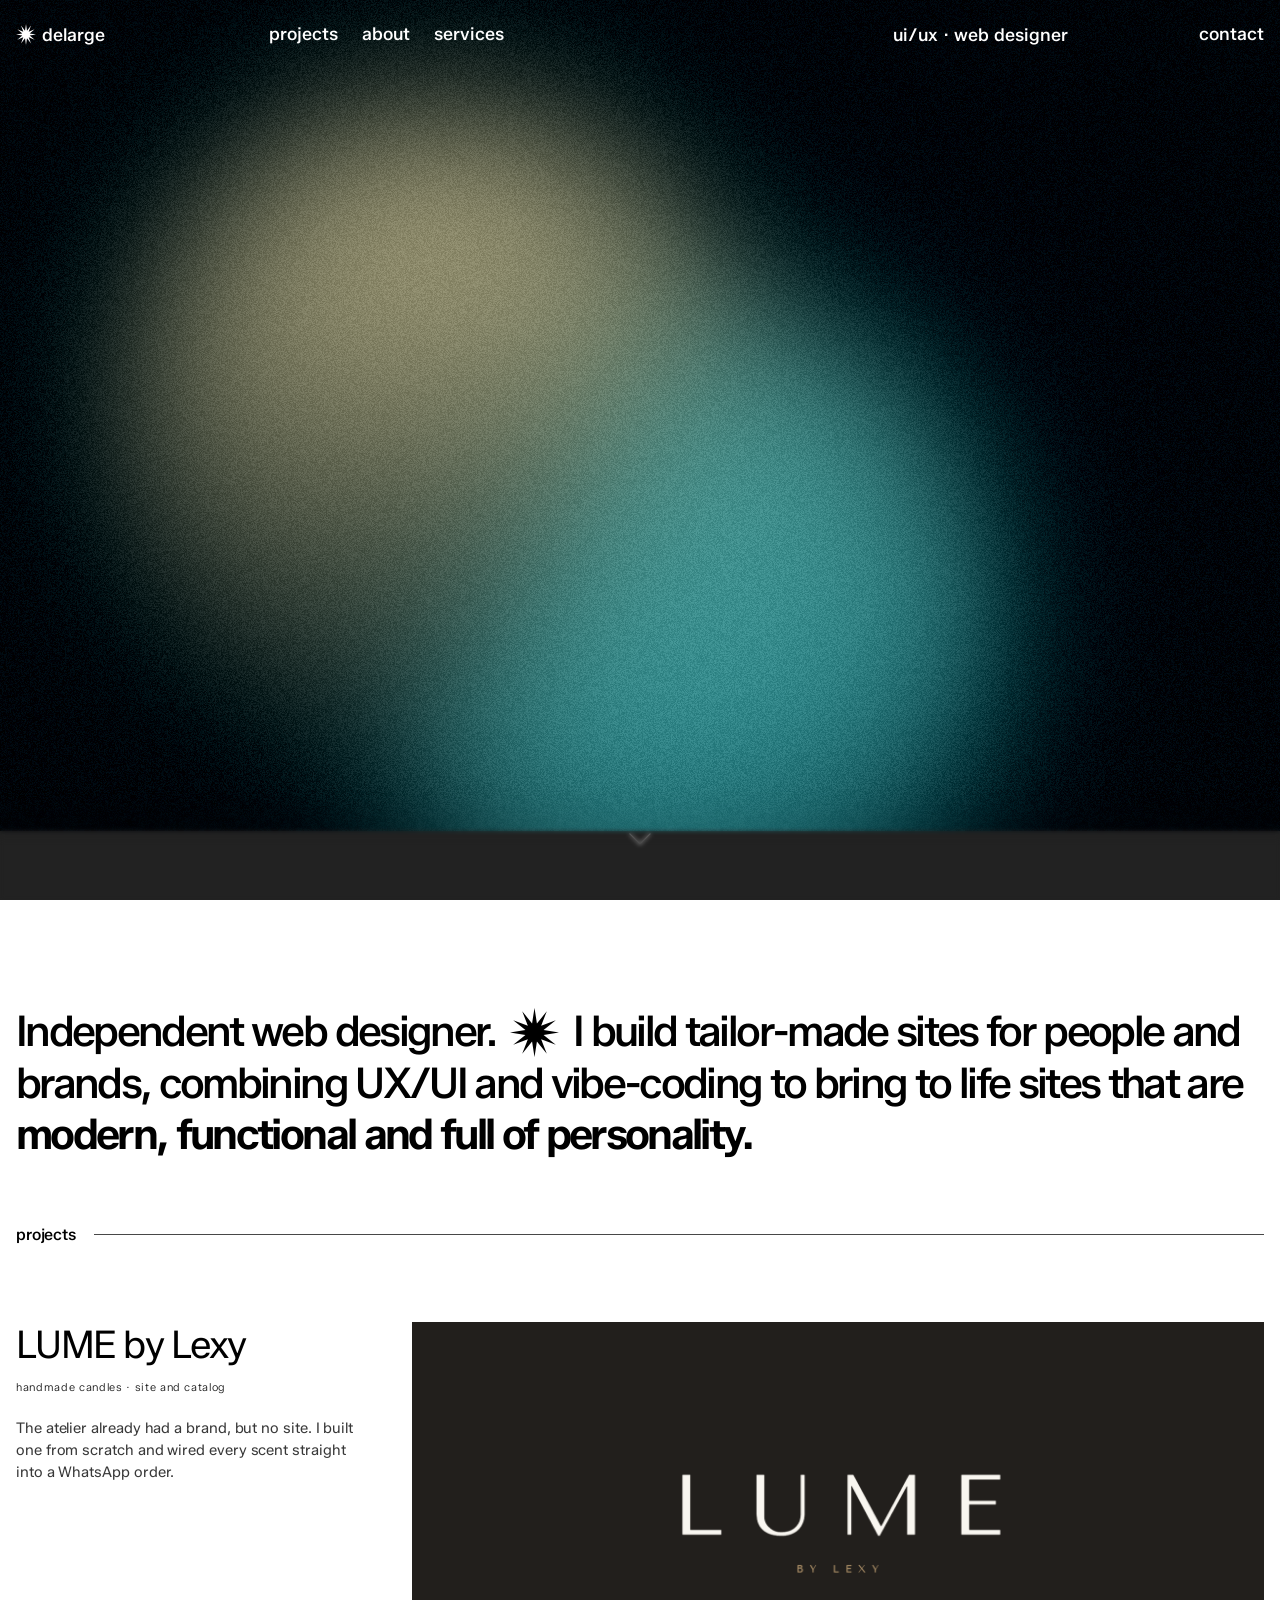
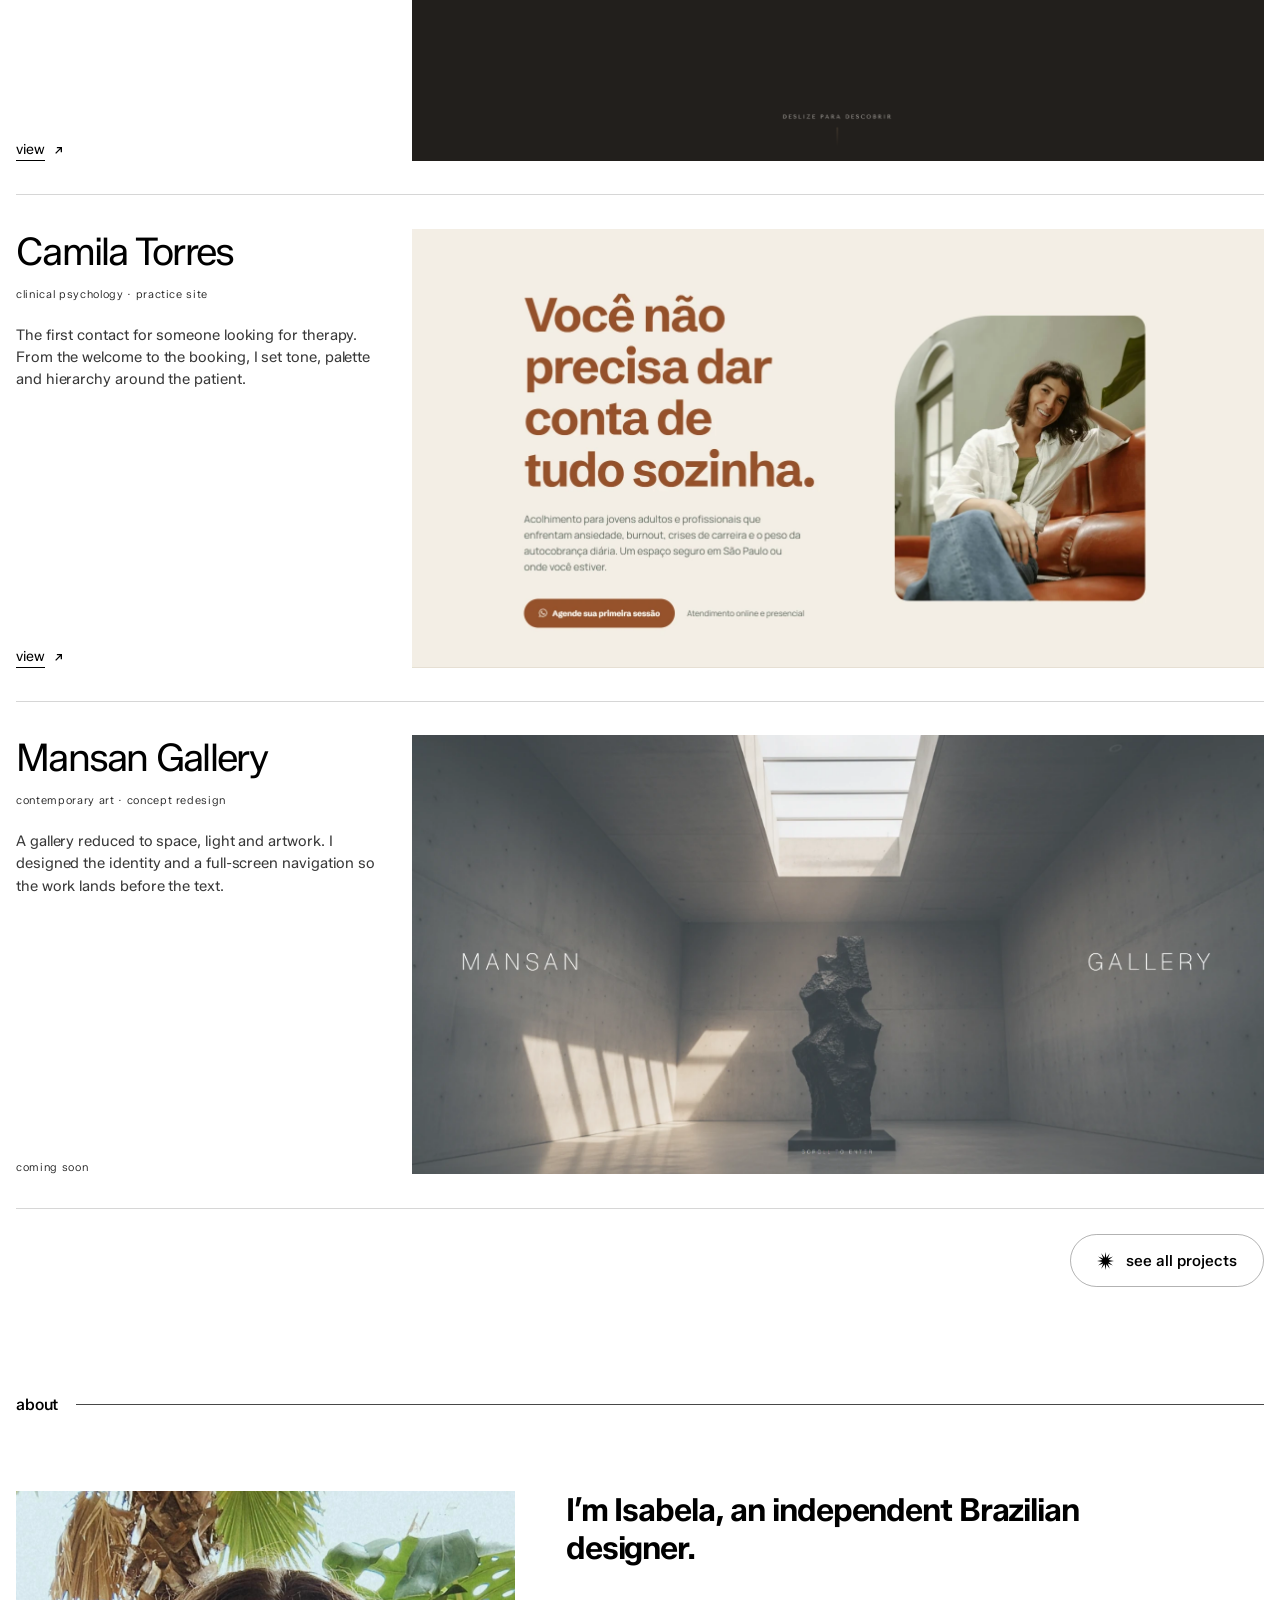
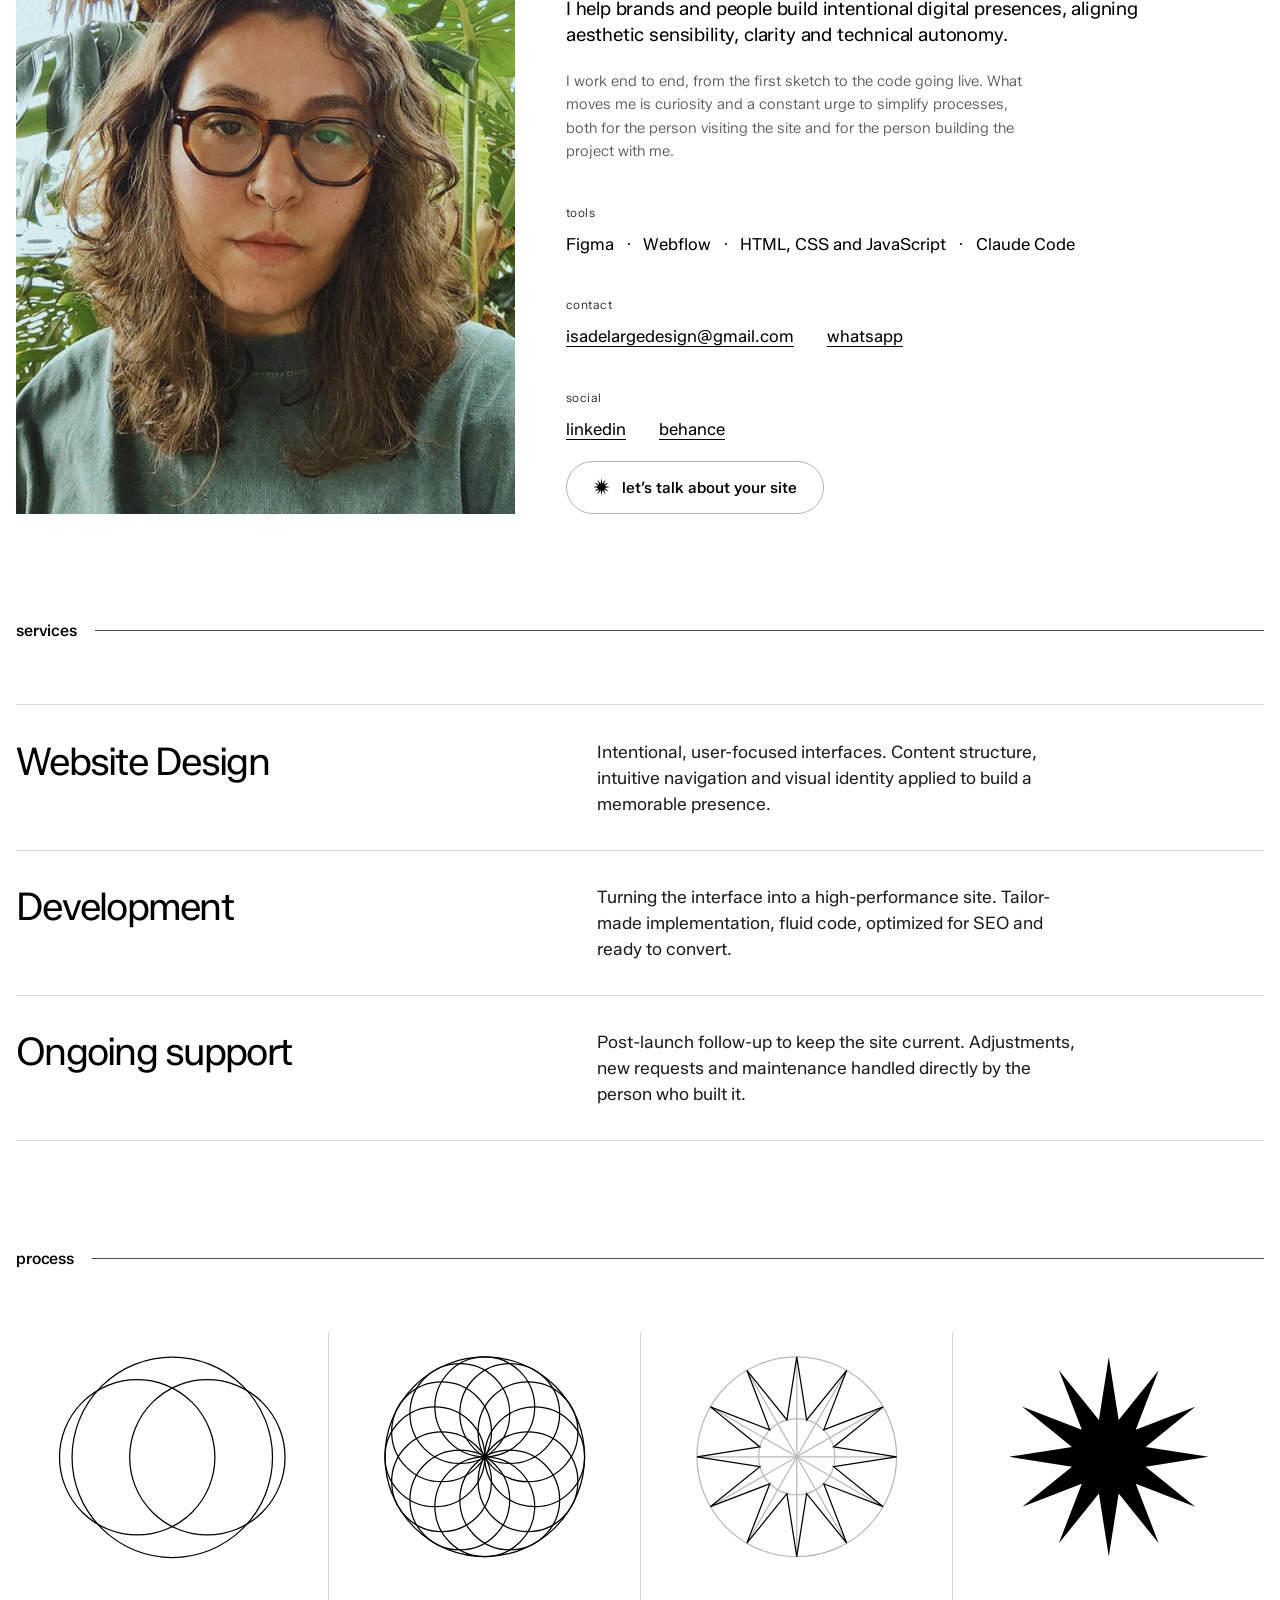
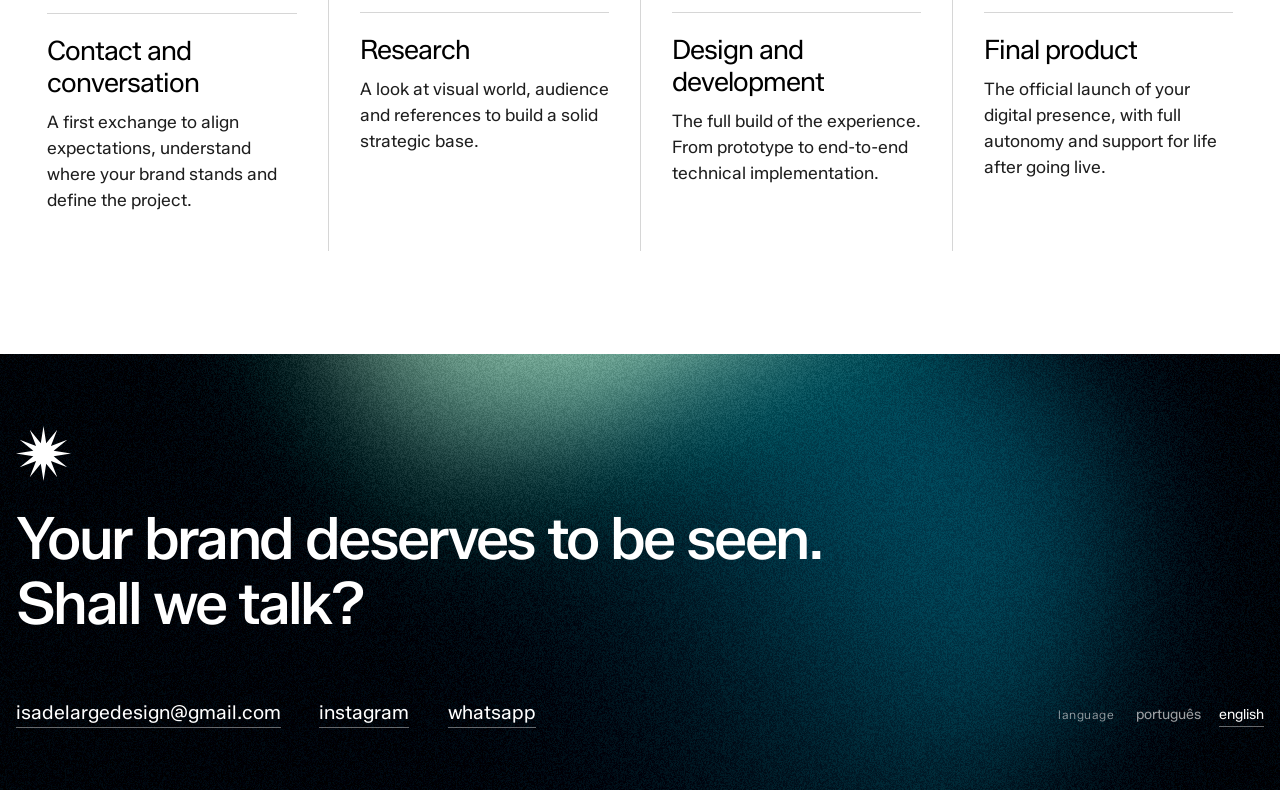
==== commit bac3924f: "Poe o seletor de idioma na direita, na mesma linha dos contatos Ele estava empilhado embaixo dos con" ====
--- a/en/index.html
+++ b/en/index.html
@@ -360,21 +360,27 @@
 
     </div>
 
-    <ul class="rodape__contatos">
-      <li><a href="mailto:isadelargedesign@gmail.com">isadelargedesign@gmail.com</a></li>
-      <li><a href="https://www.instagram.com/delarge.studio/" target="_blank" rel="noopener noreferrer">instagram</a></li>
-      <li><a href="https://wa.me/5543936182694?text=Hi%2C%20Isabela%21%20I%20came%20from%20your%20site%20and%20I%20am%20interested%20in%20building%20a%20project%20with%20you." target="_blank" rel="noopener noreferrer">whatsapp</a></li>
-    </ul>
-
-    <!-- Seletor de idioma. Fica no pe da pagina de proposito: a troca e
-         automatica pelo idioma do navegador, entao isto aqui e so a saida para
-         quem quer o outro lado. O estado atual e um atributo unico, que o CSS
-         le e o gerador do /en inverte. -->
-    <div class="rodape__idioma" data-idioma-atual="en">
-      <span class="rodape__idioma-rotulo">language</span>
-      <a class="rodape__idioma-op" href="/" lang="pt-BR" hreflang="pt-BR" data-idioma="pt">português</a>
-      <a class="rodape__idioma-op" href="/en/" lang="en" hreflang="en" data-idioma="en" aria-current="true">english</a>
-    </div>
+    <!-- Os contatos e o seletor dividem a ultima linha do rodape: um em cada
+         ponta, na mesma linha de base. -->
+    <!-- Os contatos e o seletor dividem a ultima linha do rodape, um em cada
+         ponta. O seletor fica aqui, e nao na barra, porque a troca de idioma e
+         automatica pelo idioma do navegador: isto e a saida para quem quer o
+         outro lado, e nao a porta de entrada. O idioma atual e um atributo so,
+         que o CSS le e o gerador do /en inverte. -->
+    <div class="rodape__base">
+      <ul class="rodape__contatos">
+        <li><a href="mailto:isadelargedesign@gmail.com">isadelargedesign@gmail.com</a></li>
+        <li><a href="https://www.instagram.com/delarge.studio/" target="_blank" rel="noopener noreferrer">instagram</a></li>
+        <li><a href="https://wa.me/5543936182694?text=Hi%2C%20Isabela%21%20I%20came%20from%20your%20site%20and%20I%20am%20interested%20in%20building%20a%20project%20with%20you." target="_blank" rel="noopener noreferrer">whatsapp</a></li>
+      </ul>
+
+      <div class="rodape__idioma" data-idioma-atual="en">
+        <span class="rodape__idioma-rotulo">language</span>
+        <a class="rodape__idioma-op" href="/" lang="pt-BR" hreflang="pt-BR" data-idioma="pt">português</a>
+        <a class="rodape__idioma-op" href="/en/" lang="en" hreflang="en" data-idioma="en" aria-current="true">english</a>
+      </div>
+    </div>
+
   </div>
 </footer>
 
--- a/css/style.css
+++ b/css/style.css
@@ -66,12 +66,10 @@
   padding-inline: var(--gutter);
 }
 
-/* ---------------------------------------------------------
-   INTRO E NAVBAR
-   Uma navbar so. Ela nasce no centro do bloco escuro, sobe junto
-   com a pagina ate encostar no topo, prende ali e, quando o bloco
-   escuro passa, so troca de cor. Nao existe segunda navbar.
-   --------------------------------------------------------- */
+/* ---- intro e navbar ----
+   Uma navbar so. Ela nasce no centro do bloco escuro, sobe junto com a pagina
+   ate encostar no topo, prende ali e, quando o bloco escuro passa, so troca de
+   cor. Nao existe segunda navbar. */
 
 /* Fundo da intro. Fica FIXO, como na raggededge: ele nao rola junto, e o
    conteudo branco desliza por cima dele. E dai que vem a transicao suave,
@@ -462,19 +460,10 @@
 .navbar.is-assembled .navbar__links li:nth-child(3){ --atraso: 1.11s; }
 .navbar.is-assembled .navbar__contact{ --atraso: 1.19s; }
 
-/* ---------------------------------------------------------
-   DESFOQUE PROGRESSIVO NA BORDA DE BAIXO
-   Traduzido do componente ProgressiveBlur. A camada e fixa,
-   aplica backdrop-filter e usa uma mascara para o desfoque
-   perder forca em direcao ao centro da tela.
-
-   O componente original tambem pinta um degrade ate a cor de
-   fundo, o que assume uma cor unica. Esta pagina tem duas, o
-   bloco escuro e a secao branca, entao o degrade ficaria como
-   uma neblina clara sobre o escuro. Ficou so o desfoque, que
-   funciona sobre as duas e ainda ajuda a navbar: sem fundo
-   proprio, ela agora le sobre conteudo amaciado.
-   --------------------------------------------------------- */
+/* ---- desfoque progressivo na borda de baixo ----
+   Do componente ProgressiveBlur, sem o degrade ate a cor de fundo que ele
+   tambem pinta: aquilo assume uma cor unica, e esta pagina tem duas. Sobre o
+   bloco escuro o degrade claro viraria neblina. Ficou so o desfoque. */
 
 .blur-borda{
   position: fixed;
@@ -502,9 +491,7 @@
   mask-image: linear-gradient(to top, #000 50%, transparent);
 }
 
-/* ---------------------------------------------------------
-   MANIFESTO
-   --------------------------------------------------------- */
+/* ---- manifesto ---- */
 
 .manifesto{
   padding-top: var(--space-block);
@@ -566,9 +553,7 @@
   animation: star-spin 22s linear infinite;
 }
 
-/* ---------------------------------------------------------
-   DIVISOR DE SECAO
-   --------------------------------------------------------- */
+/* ---- divisor de secao ---- */
 
 /* Titulo de secao: o rotulo abre a linha, a esquerda, e o filete corre
    ate a borda. O filete entra deslizando da esquerda para a direita quando
@@ -603,13 +588,10 @@
 
 .rule.is-visible .rule__line{ transform: scaleX(1); }
 
-/* ---------------------------------------------------------
-   PROJETOS
-   Mesma gramatica de servicos e processo: filete no topo,
-   coluna de 64px com o numero, titulo grande e uma coluna
-   secundaria. Aqui a coluna secundaria e a capa, e ela pesa
-   mais que nas outras secoes por ser o conteudo principal.
-   --------------------------------------------------------- */
+/* ---- projetos ----
+   Mesma gramatica de servicos e processo: filete no topo, titulo grande e uma
+   coluna secundaria. Aqui a secundaria e a capa, e pesa mais que nas outras
+   secoes por ser o conteudo principal. */
 
 .projects{
   padding-top: clamp(28px, 3.5vw, 56px);
@@ -779,9 +761,7 @@
   translate: 0 0;
 }
 
-/* ---------------------------------------------------------
-   REVELACAO NO SCROLL
-   --------------------------------------------------------- */
+/* ---- revelacao no scroll ---- */
 
 .reveal{
   opacity: 0;
@@ -1073,14 +1053,31 @@
 
    Sao dois links para duas paginas de verdade, e nao botoes: da para abrir em
    outra aba, copiar o endereco e mandar para alguem no idioma certo. */
+/* Contatos numa ponta, idioma na outra, na mesma linha de base. O rodape e a
+   unica faixa larga do site com espaco sobrando na direita, e o seletor e o
+   que menos pede atencao ali.
+
+   O empurrao e margin-left: auto, e nao space-between, porque numa tela
+   estreita a linha quebra: com space-between o seletor cairia na esquerda da
+   linha de baixo, e com margem automatica ele fica na direita nos dois casos. */
+.rodape__base{
+  display: flex;
+  flex-flow: row wrap;
+  align-items: baseline;
+  gap: 14px clamp(24px, 4vw, 64px);
+  margin-top: clamp(36px, 5vw, 72px);
+}
+
+.rodape__base .rodape__contatos{ margin-top: 0; }
+
+/* Sem filete proprio: na mesma linha dos contatos, um risco curto so em cima
+   dele leria como defeito, e nao como divisao. */
 .rodape__idioma{
   display: flex;
   flex-flow: row wrap;
   align-items: baseline;
   gap: 8px 18px;
-  margin-top: clamp(30px, 4vw, 52px);
-  padding-top: clamp(22px, 3vw, 34px);
-  border-top: 1px solid rgba(255,255,255,.18);
+  margin-left: auto;
 }
 
 /* mesmo corpo e mesmo alfa dos rotulos pequenos do painel e do sobre */
@@ -1749,10 +1746,23 @@
   padding-bottom: clamp(28px, 4svh, 44px);
 }
 
+/* estrela, contatos e idioma numa linha so, com o idioma fechando a direita */
 .rodape--curto .rodape__topo{
-  grid-template-columns: auto minmax(0, 1fr);
+  grid-template-columns: auto minmax(0, 1fr) auto;
   align-items: center;
   gap: clamp(20px, 3vw, 48px);
+}
+
+.rodape--curto .rodape__idioma{ margin-left: 0; }
+
+/* Tres colunas nao cabem num telefone: a estrela e os contatos seguram a
+   primeira linha e o idioma desce, ainda na direita. */
+@media (max-width: 640px){
+  .rodape--curto .rodape__topo{ grid-template-columns: auto minmax(0, 1fr); }
+  .rodape--curto .rodape__idioma{
+    grid-column: 1 / -1;
+    margin-left: auto;
+  }
 }
 
 .rodape--curto .rodape__estrela{
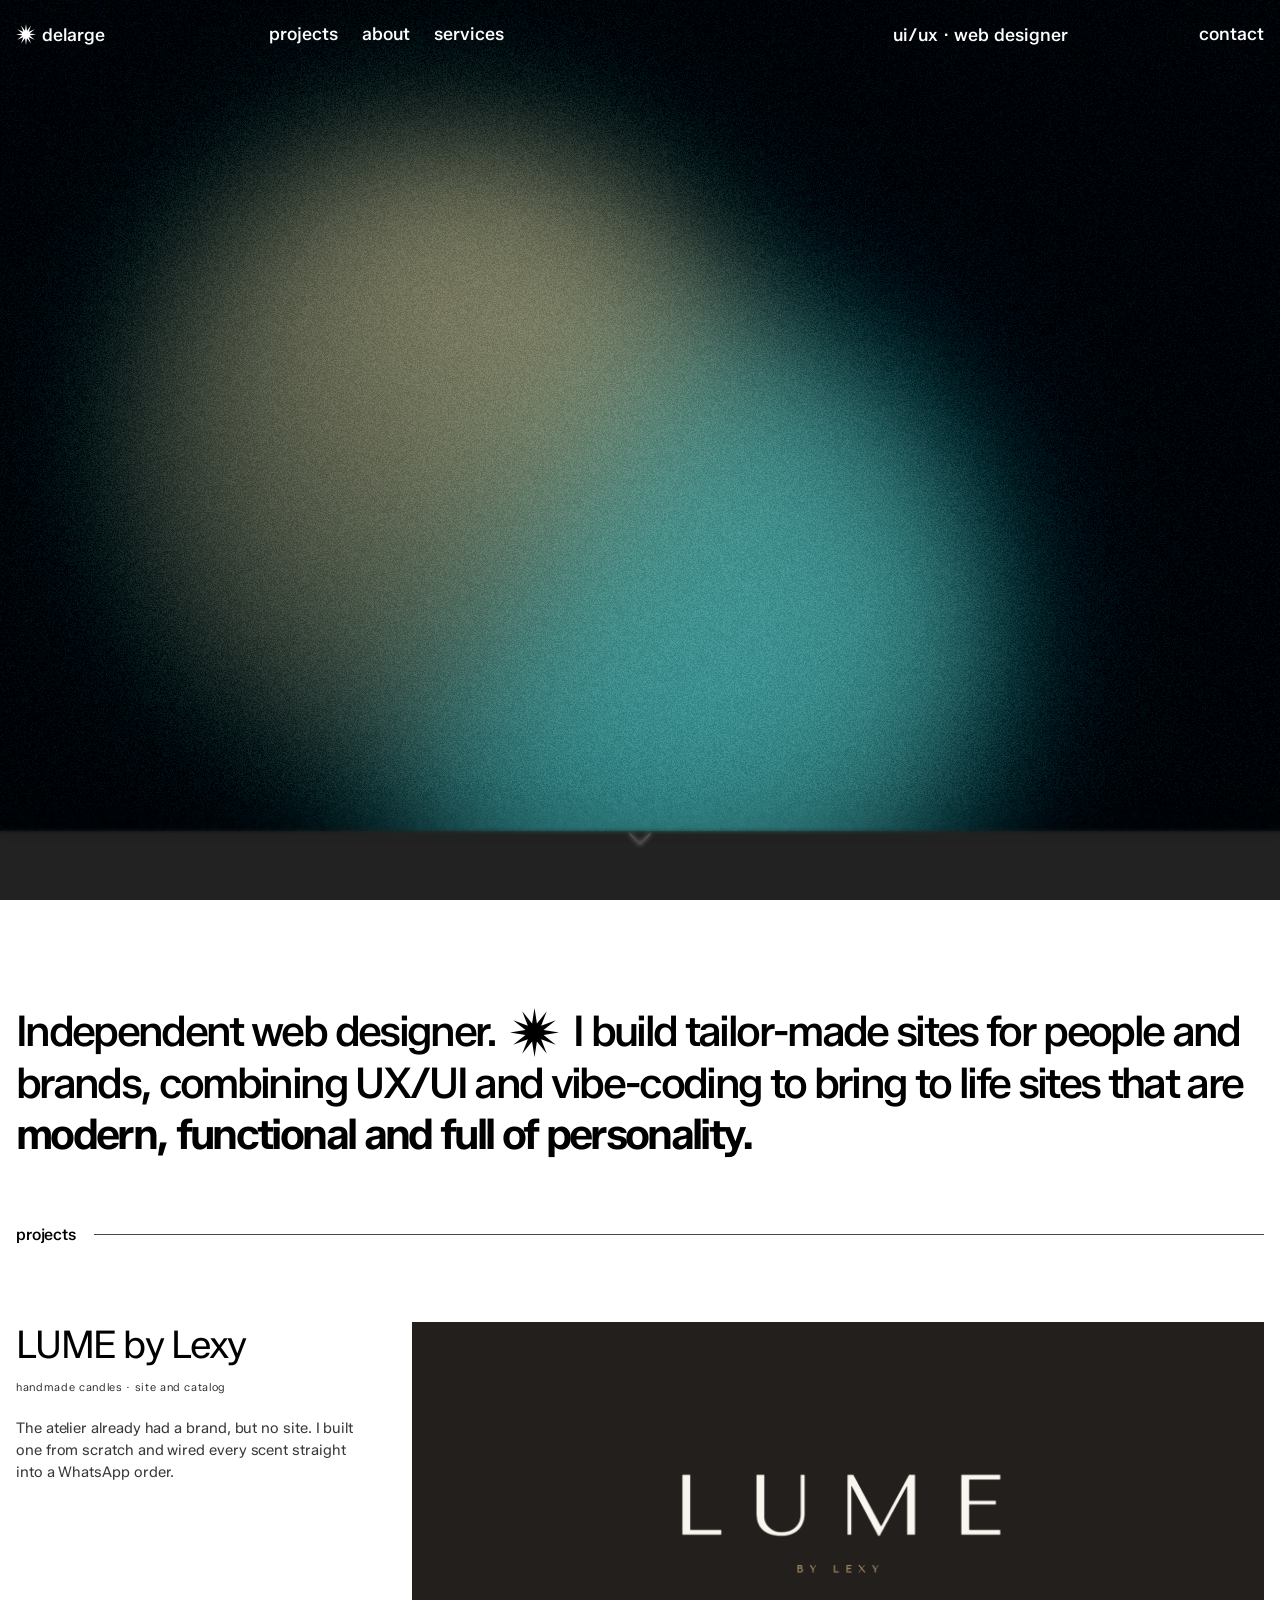
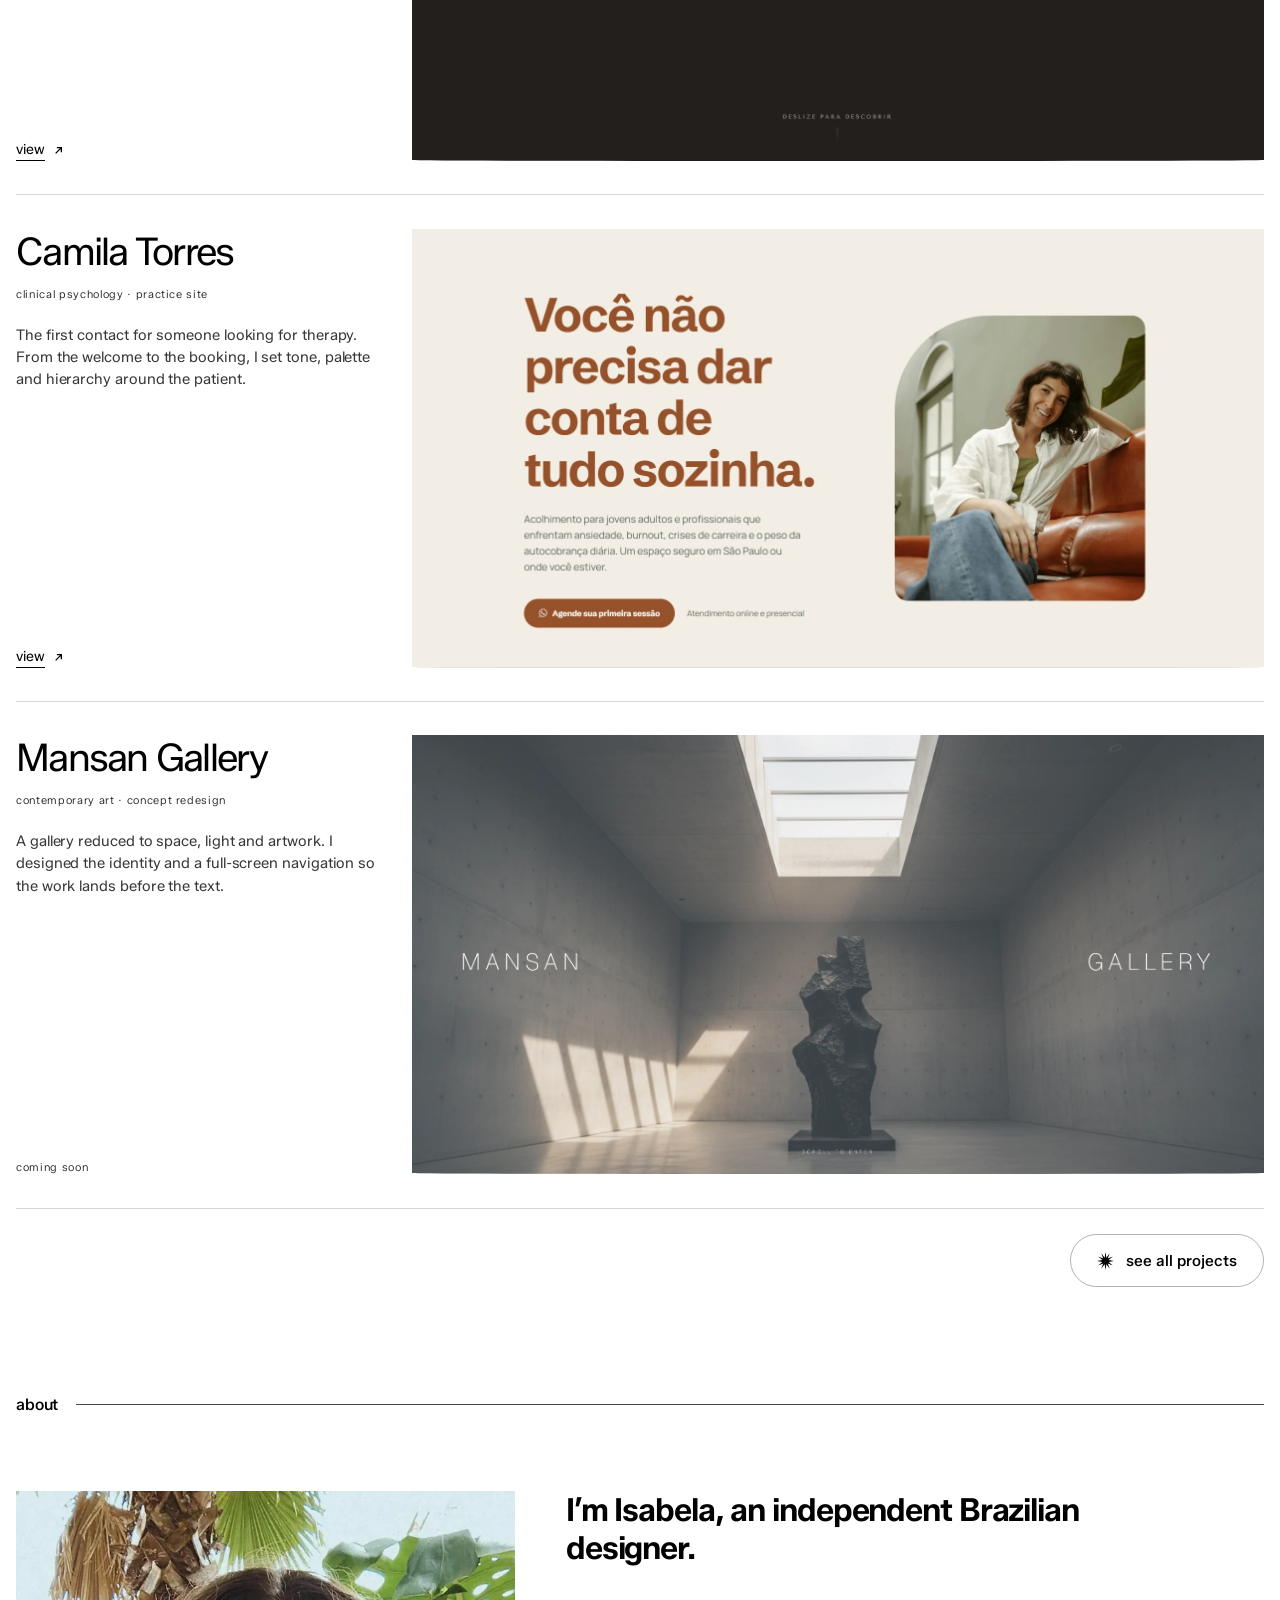
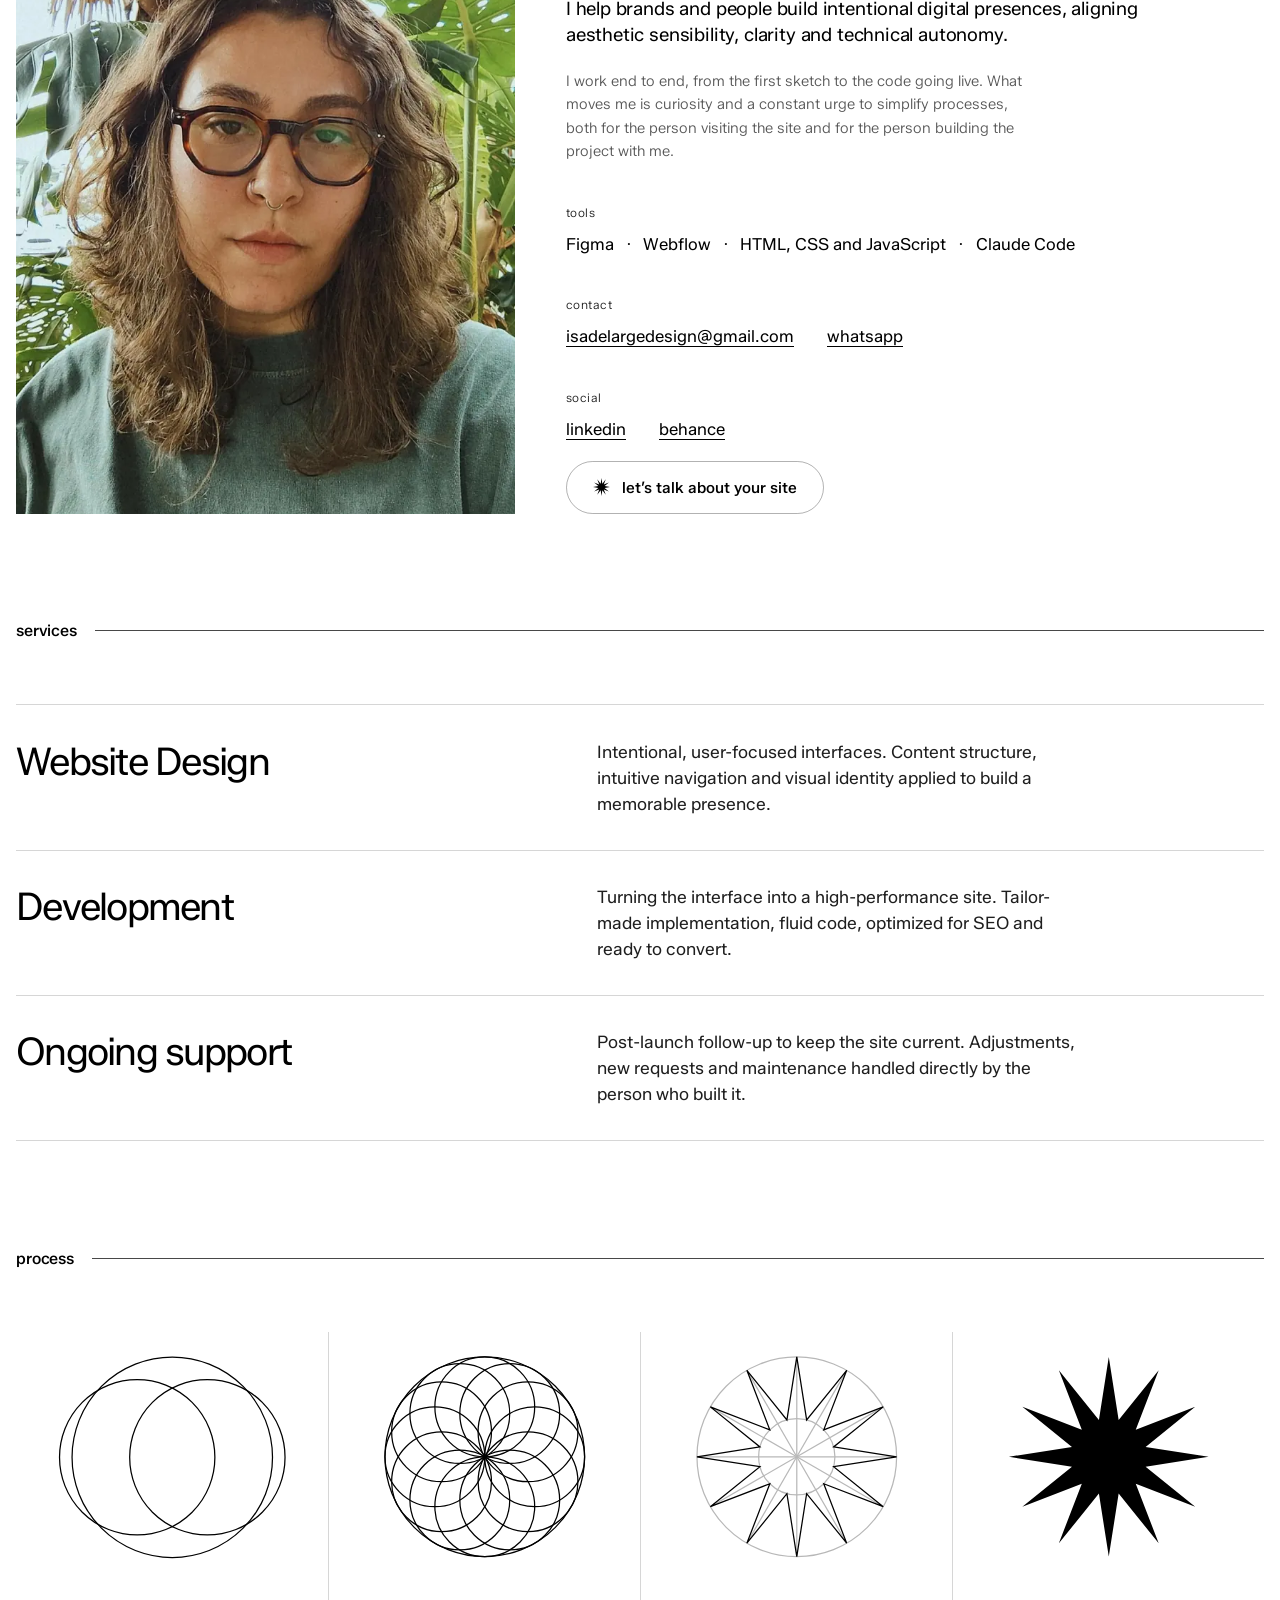
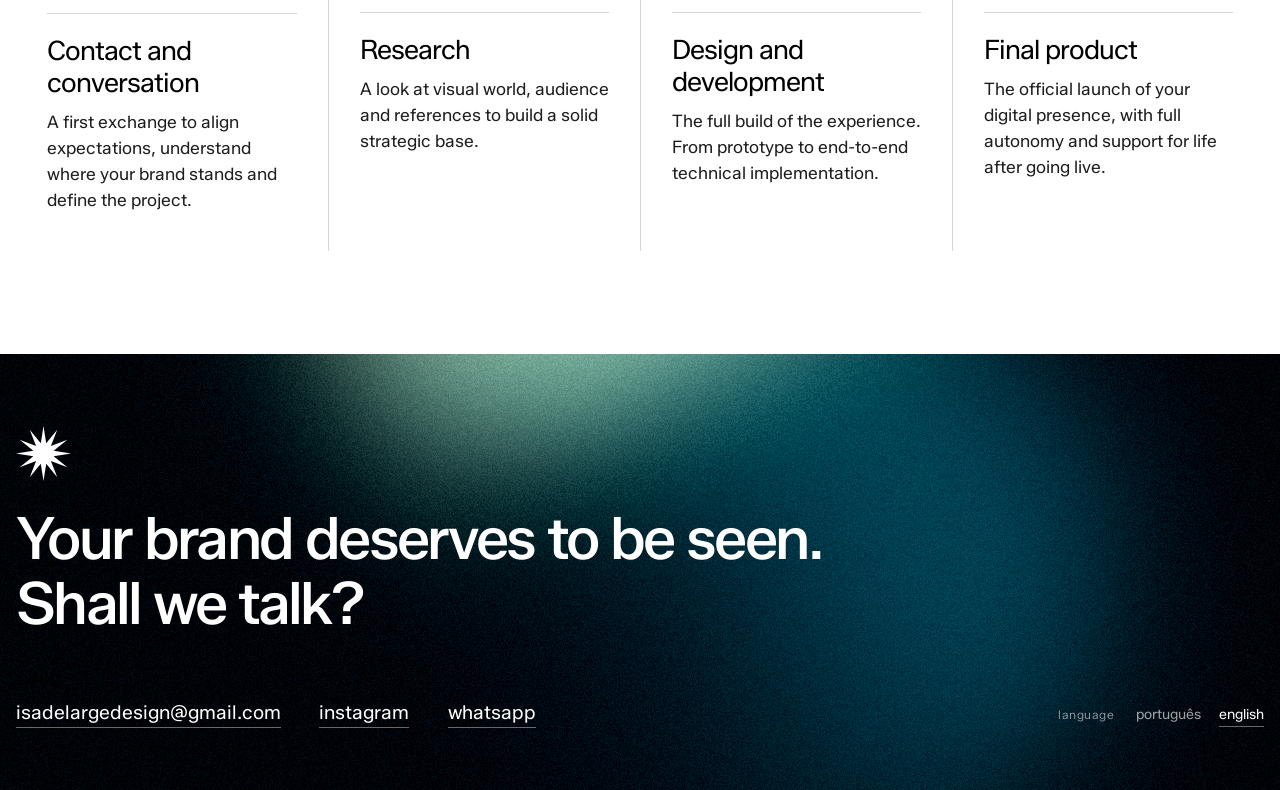
==== commit 3b6f3c22: "Alivia a pagina no telefone: o retrato e os gradientes dos paineis Duas medicoes explicavam quase to" ====
--- a/en/index.html
+++ b/en/index.html
@@ -247,7 +247,13 @@
   <section class="sobre shell" aria-label="About">
     <div class="sobre__retrato">
       <!-- Troque o arquivo mantendo o nome retrato.jpg e nada mais precisa mudar -->
-      <img class="sobre__foto" src="/assets/img/retrato.jpg"
+      <!-- Duas medidas: a maior so vai para tela retina de desktop. Um
+           telefone, e um desktop sem retina, baixam a de 700 e economizam
+           tres quartos do peso da pagina. -->
+      <img class="sobre__foto"
+           src="/assets/img/retrato-menor.webp"
+           srcset="/assets/img/retrato-menor.webp 700w, /assets/img/retrato.webp 1206w"
+           sizes="(max-width: 860px) 92vw, 40vw"
            alt="Portrait of Isabela" width="1206" height="1744"
            loading="lazy" decoding="async">
     </div>
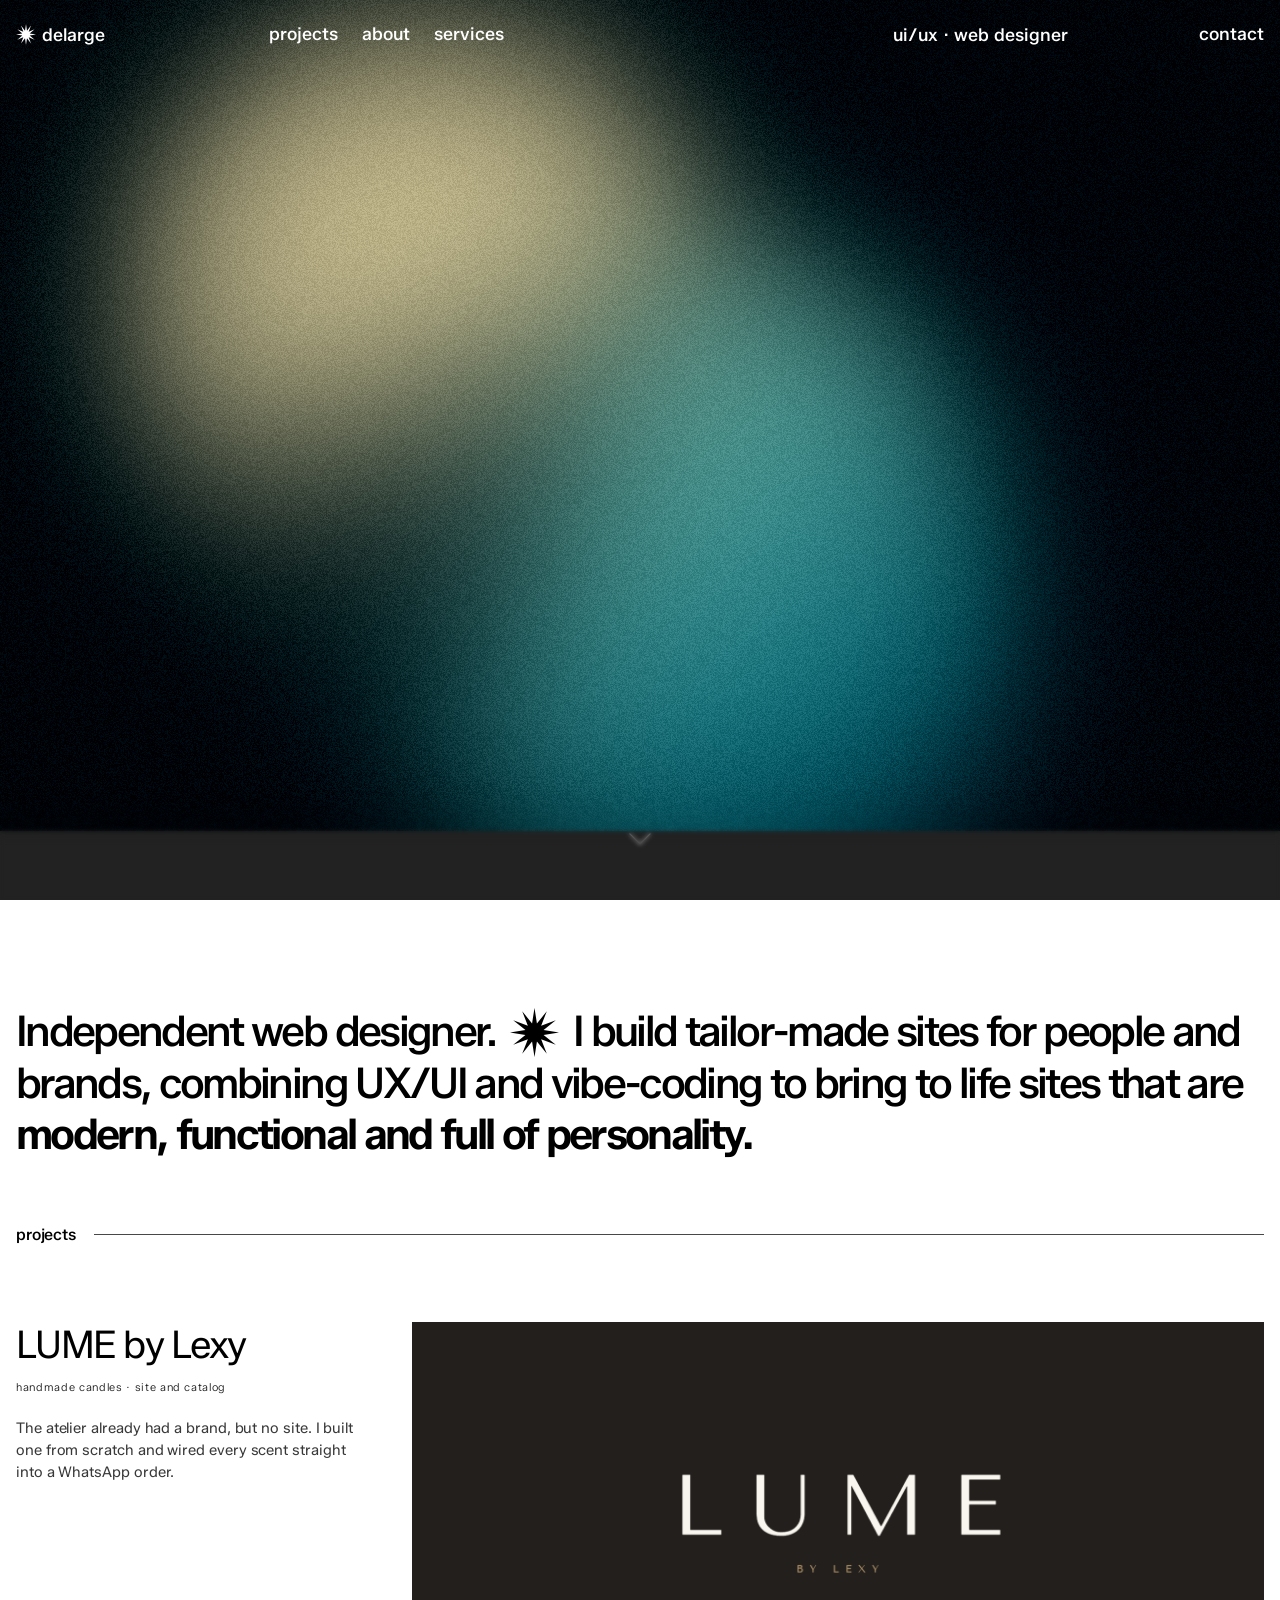
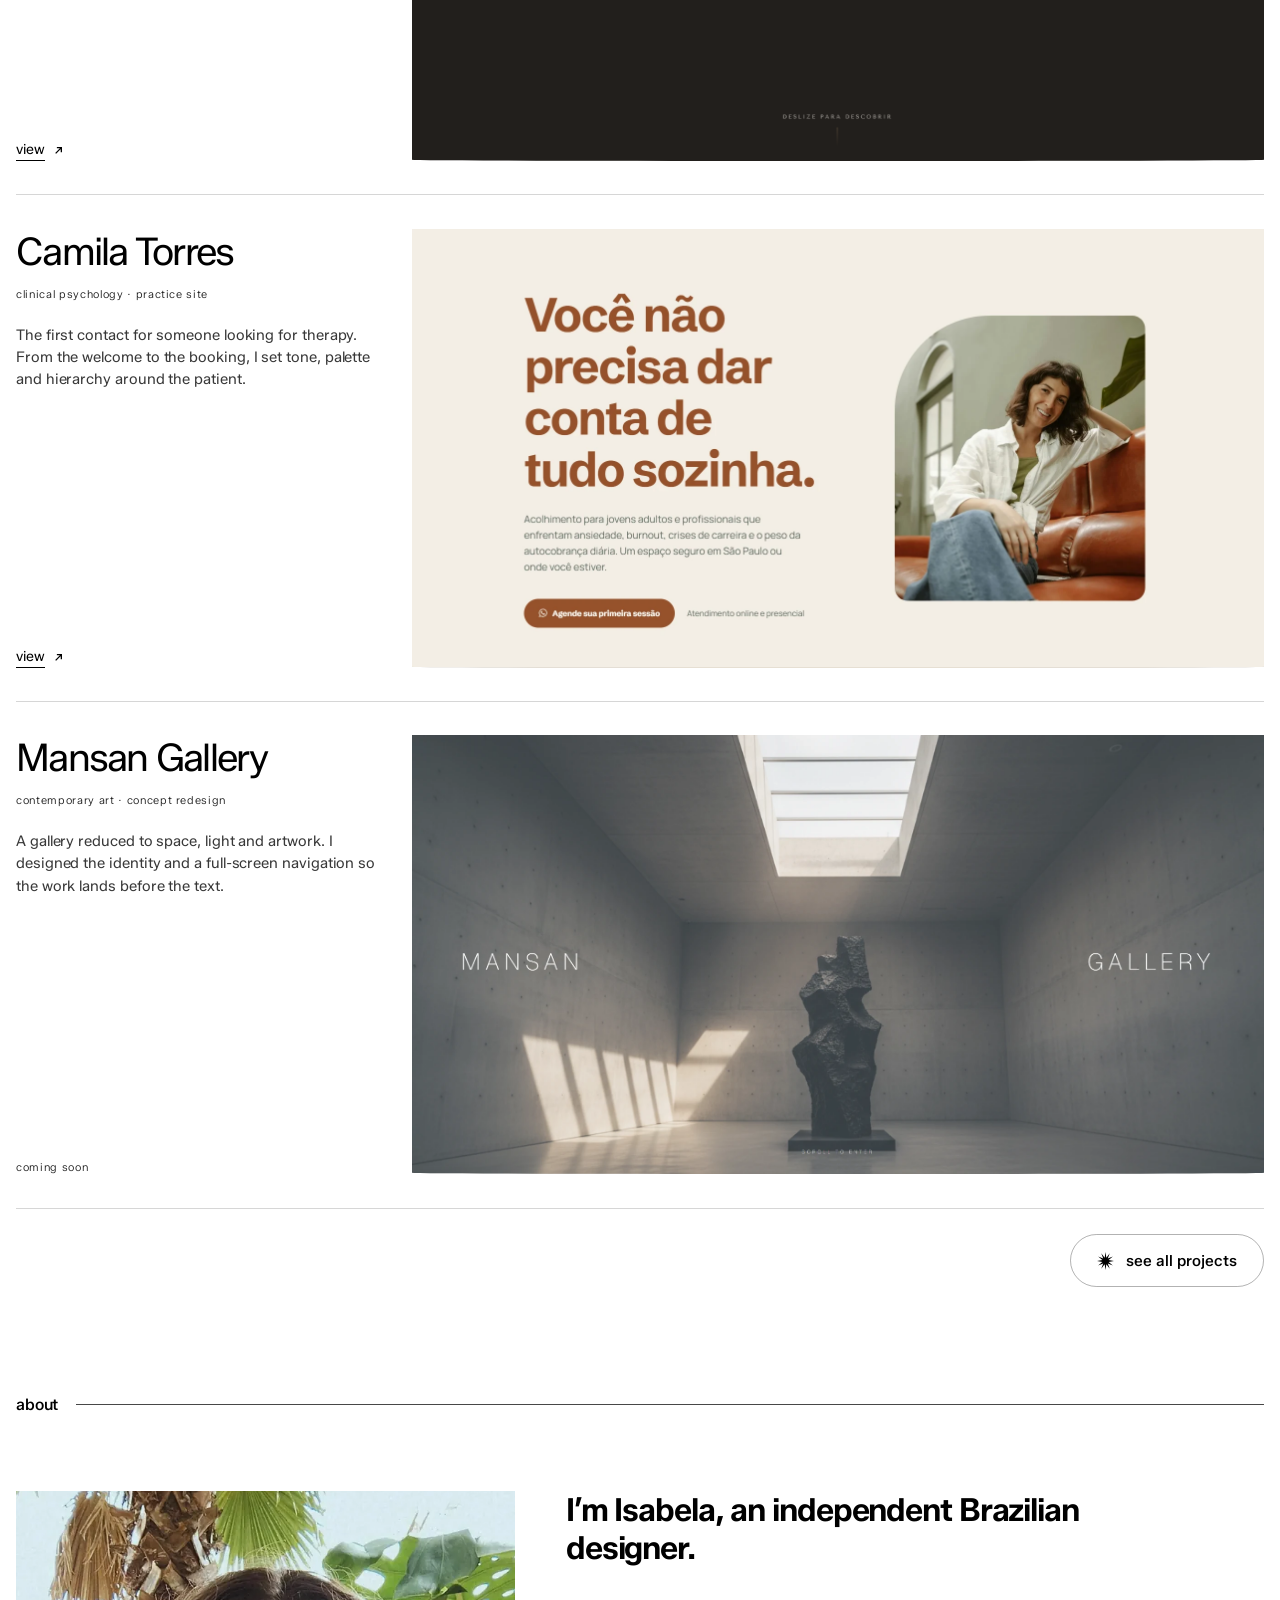
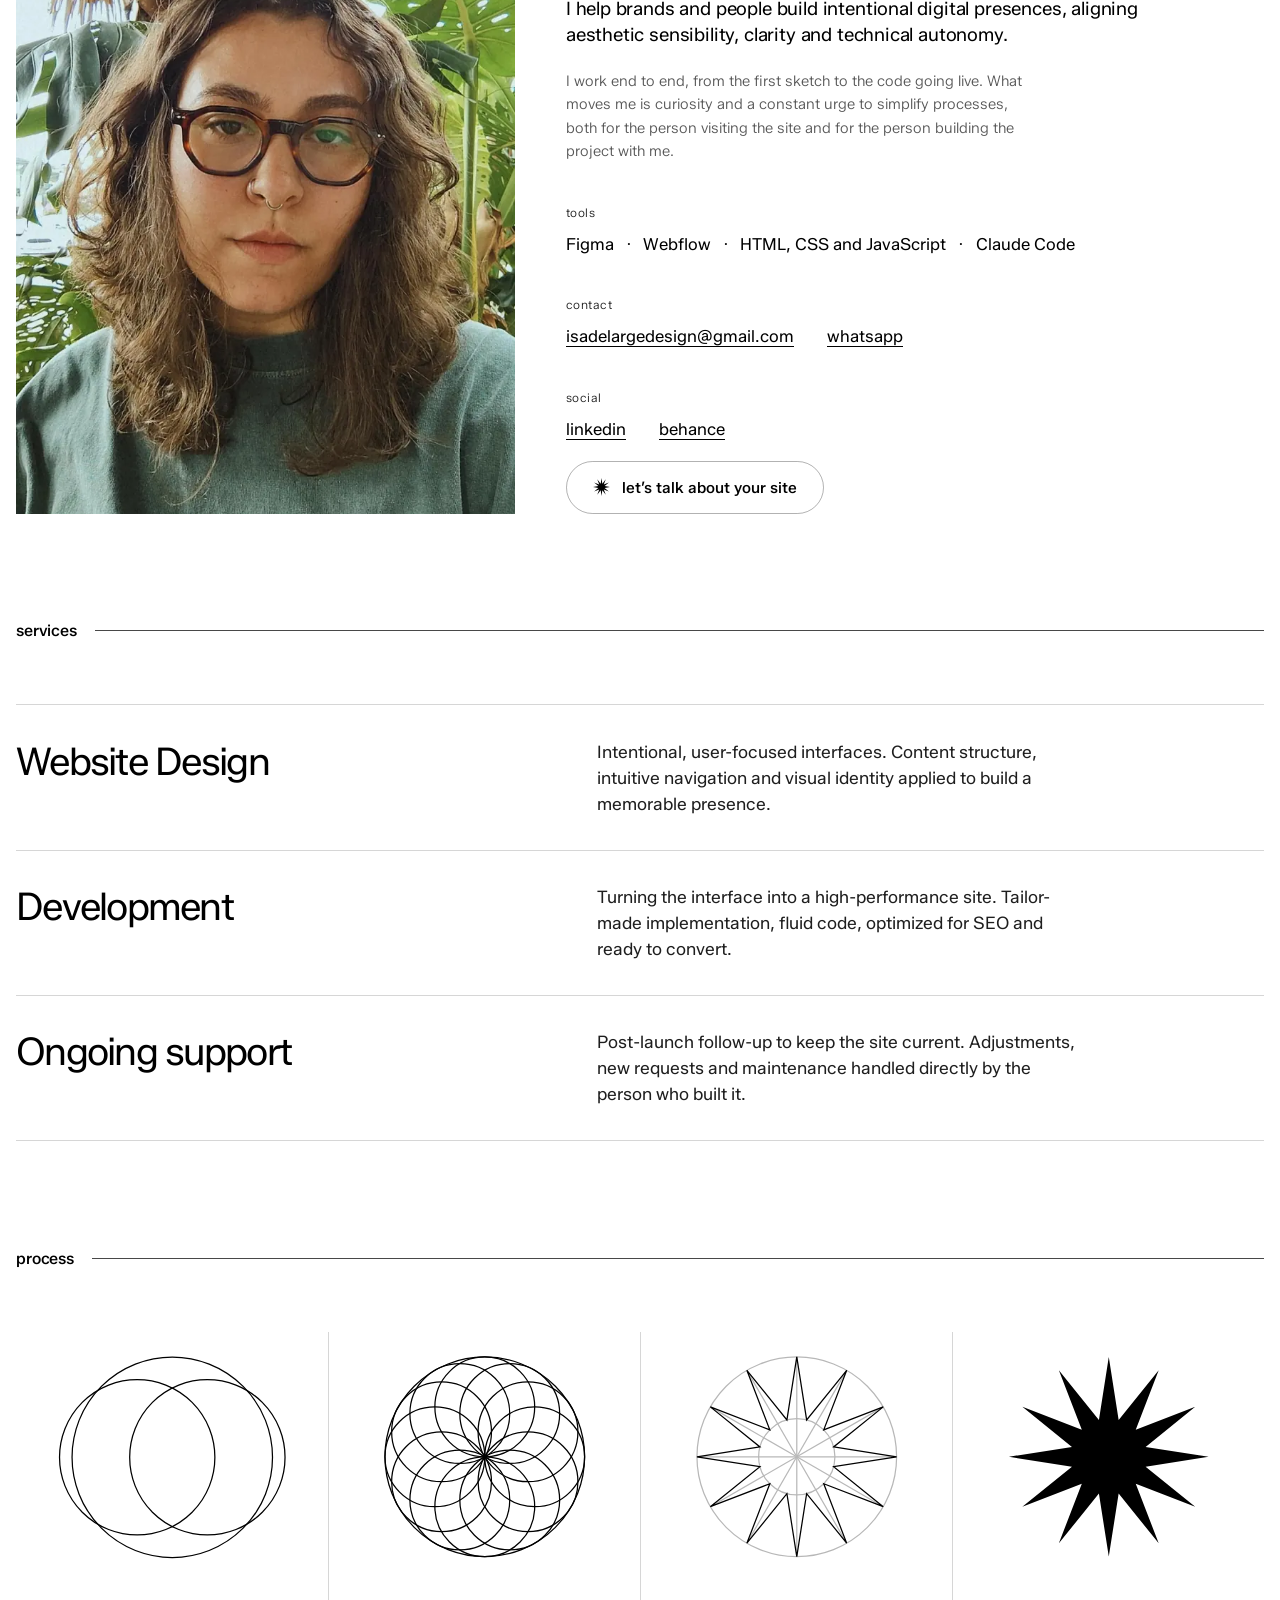
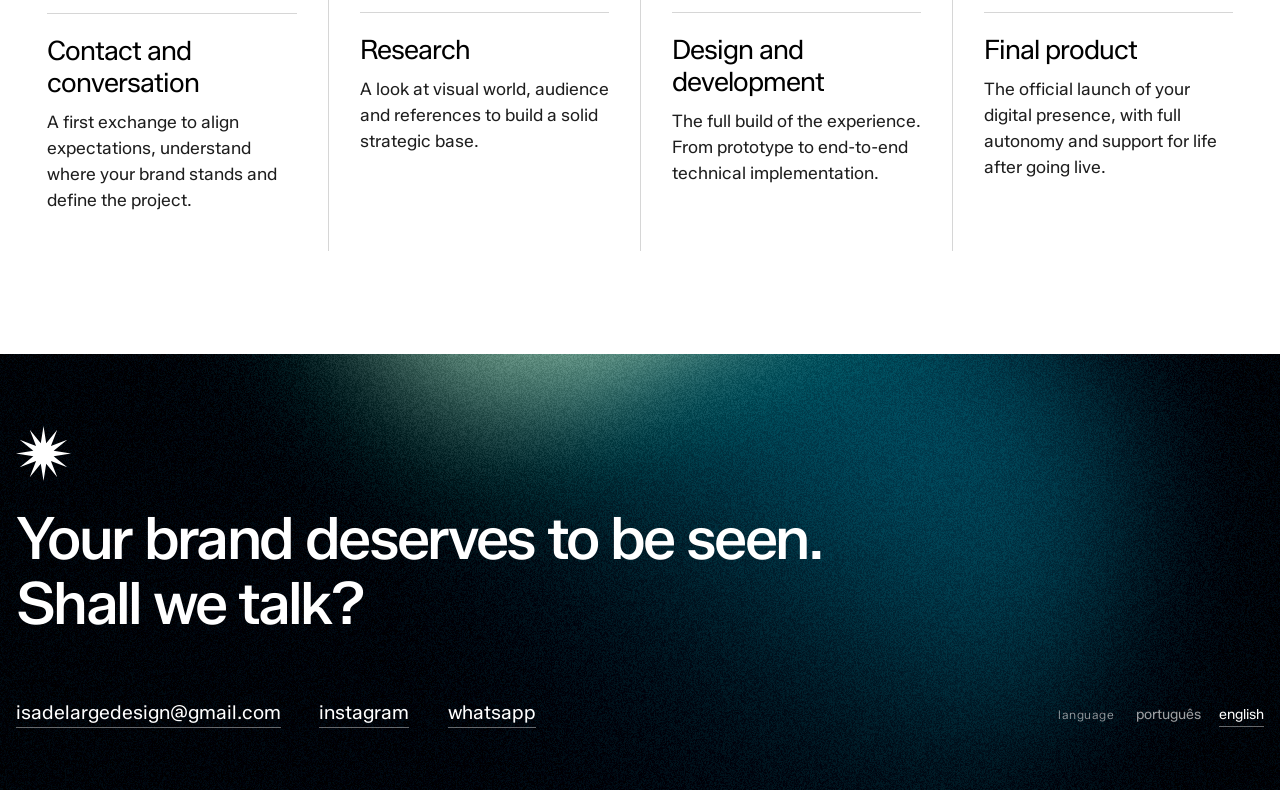
==== commit f16c2b5a: "Versiona css e js para alcancar quem ja tem o cache preso O no-cache do commit anterior conserta o f" ====
--- a/en/index.html
+++ b/en/index.html
@@ -37,7 +37,7 @@
 <link rel="preconnect" href="https://fonts.googleapis.com">
 <link rel="preconnect" href="https://fonts.gstatic.com" crossorigin>
 <link rel="stylesheet" href="https://fonts.googleapis.com/css2?family=Zalando+Sans:wght@300;400;500;600&display=swap">
-<link rel="stylesheet" href="/css/style.css">
+<link rel="stylesheet" href="/css/style.css?v=2">
 </head>
 <body>
 
@@ -393,8 +393,8 @@
 <!-- Desfoque progressivo na borda de baixo (ProgressiveBlur) -->
 <div class="blur-borda blur-borda--base" aria-hidden="true"></div>
 
-<script src="/js/shader-fundo.js" defer></script>
-<script src="/js/idioma.js"></script>
-<script src="/js/main.js"></script>
+<script src="/js/shader-fundo.js?v=2" defer></script>
+<script src="/js/idioma.js?v=2"></script>
+<script src="/js/main.js?v=2"></script>
 </body>
 </html>
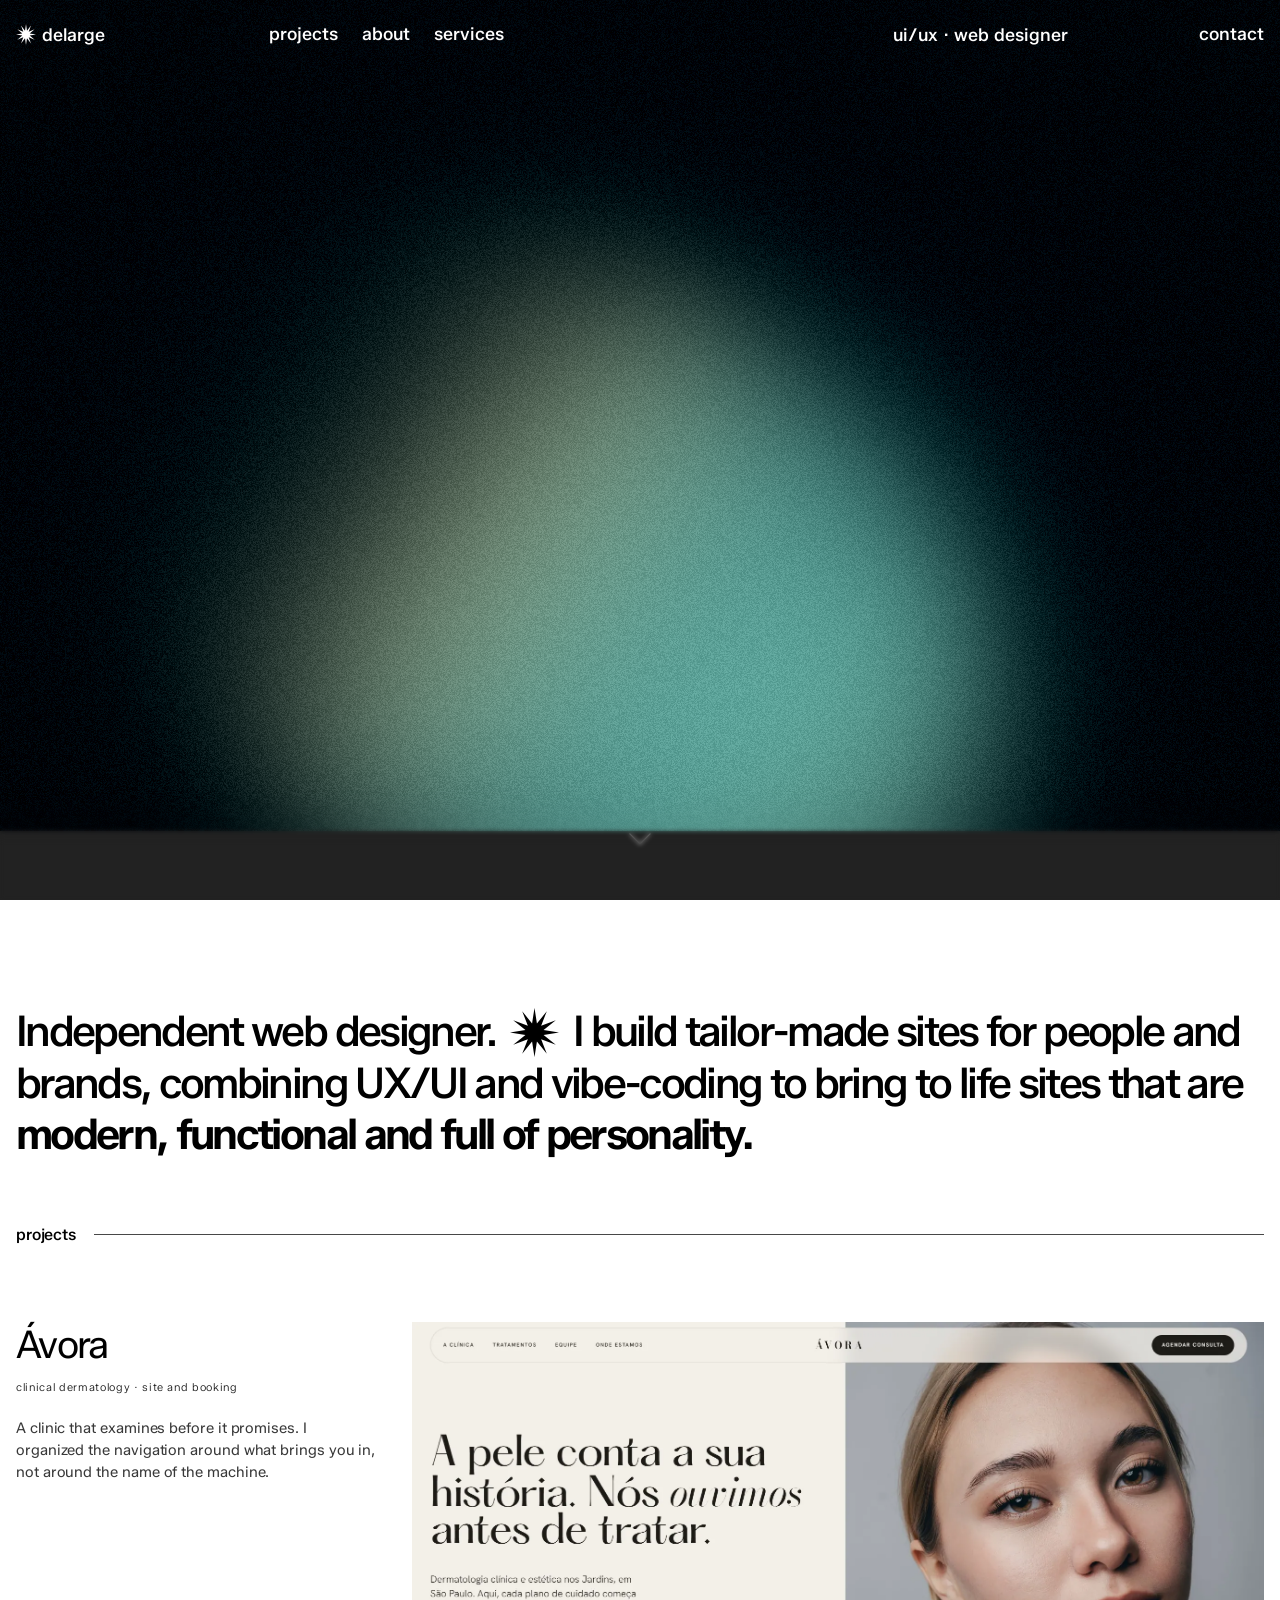
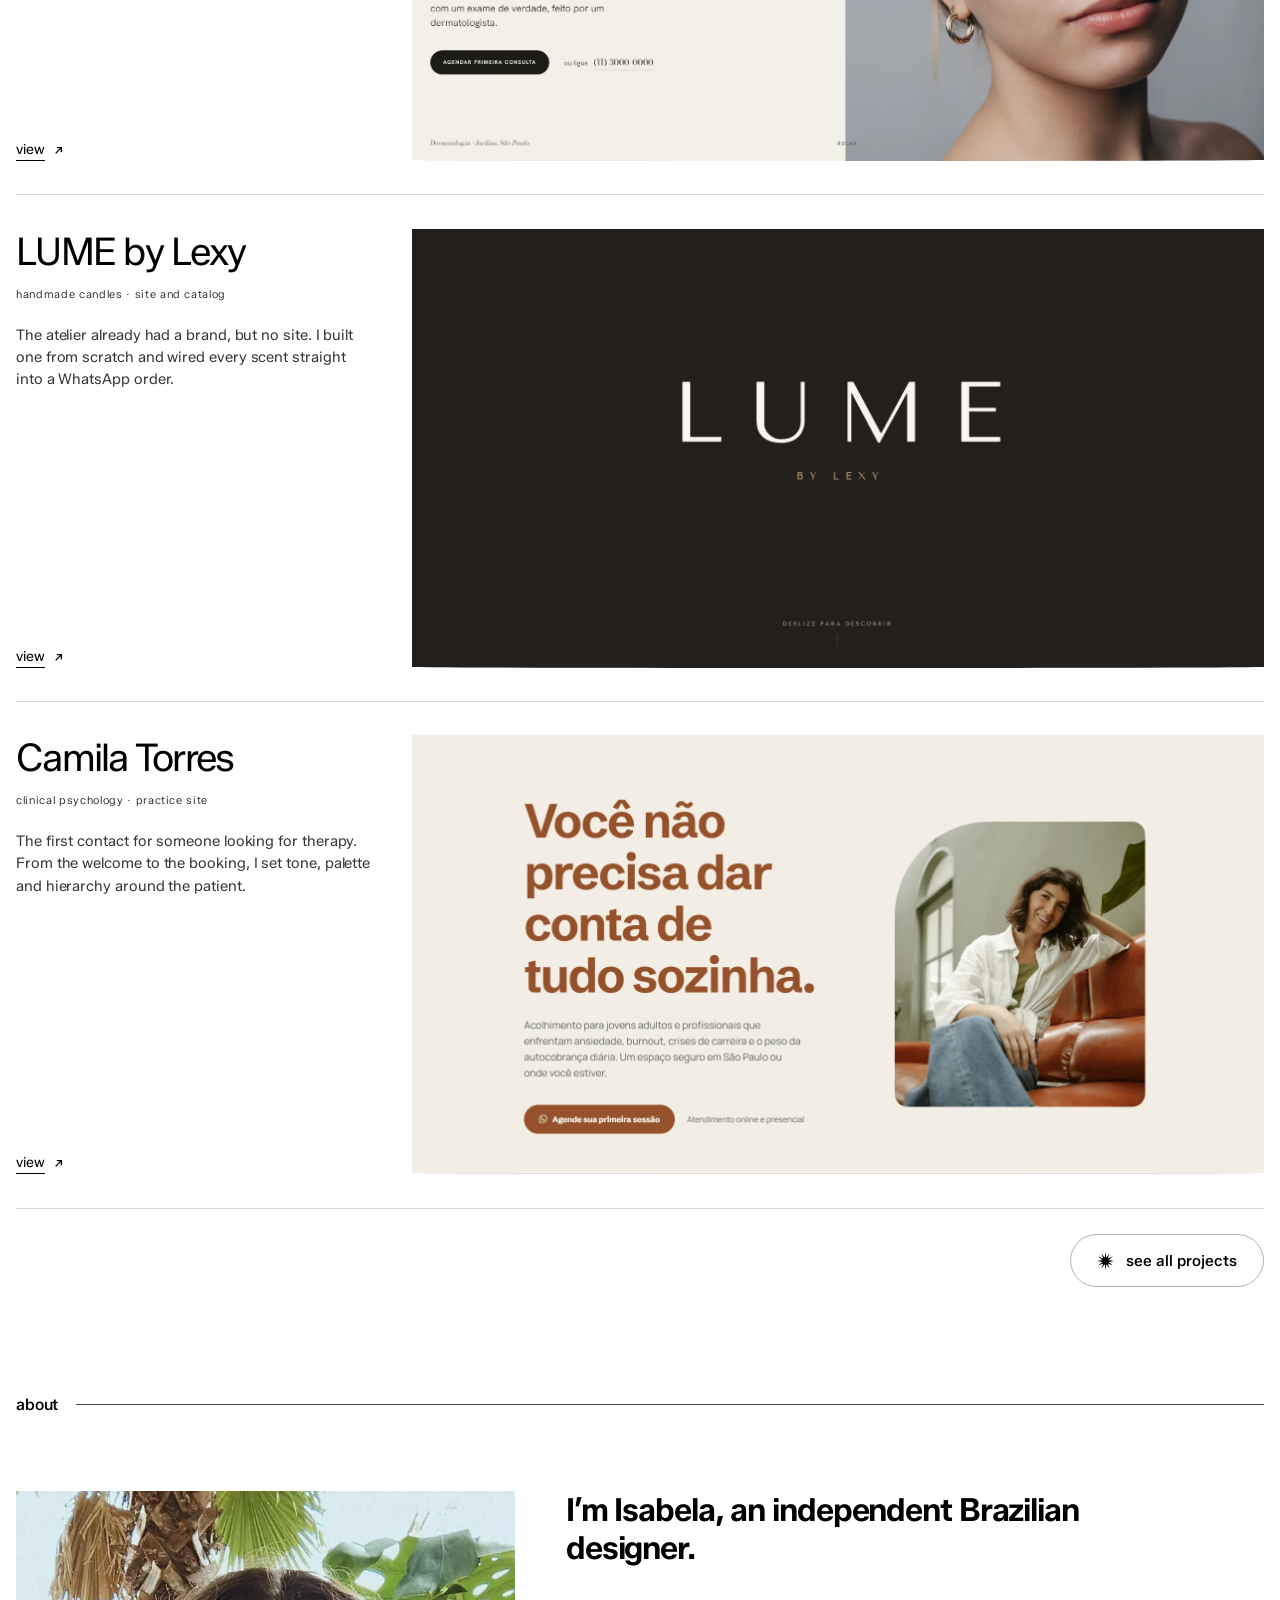
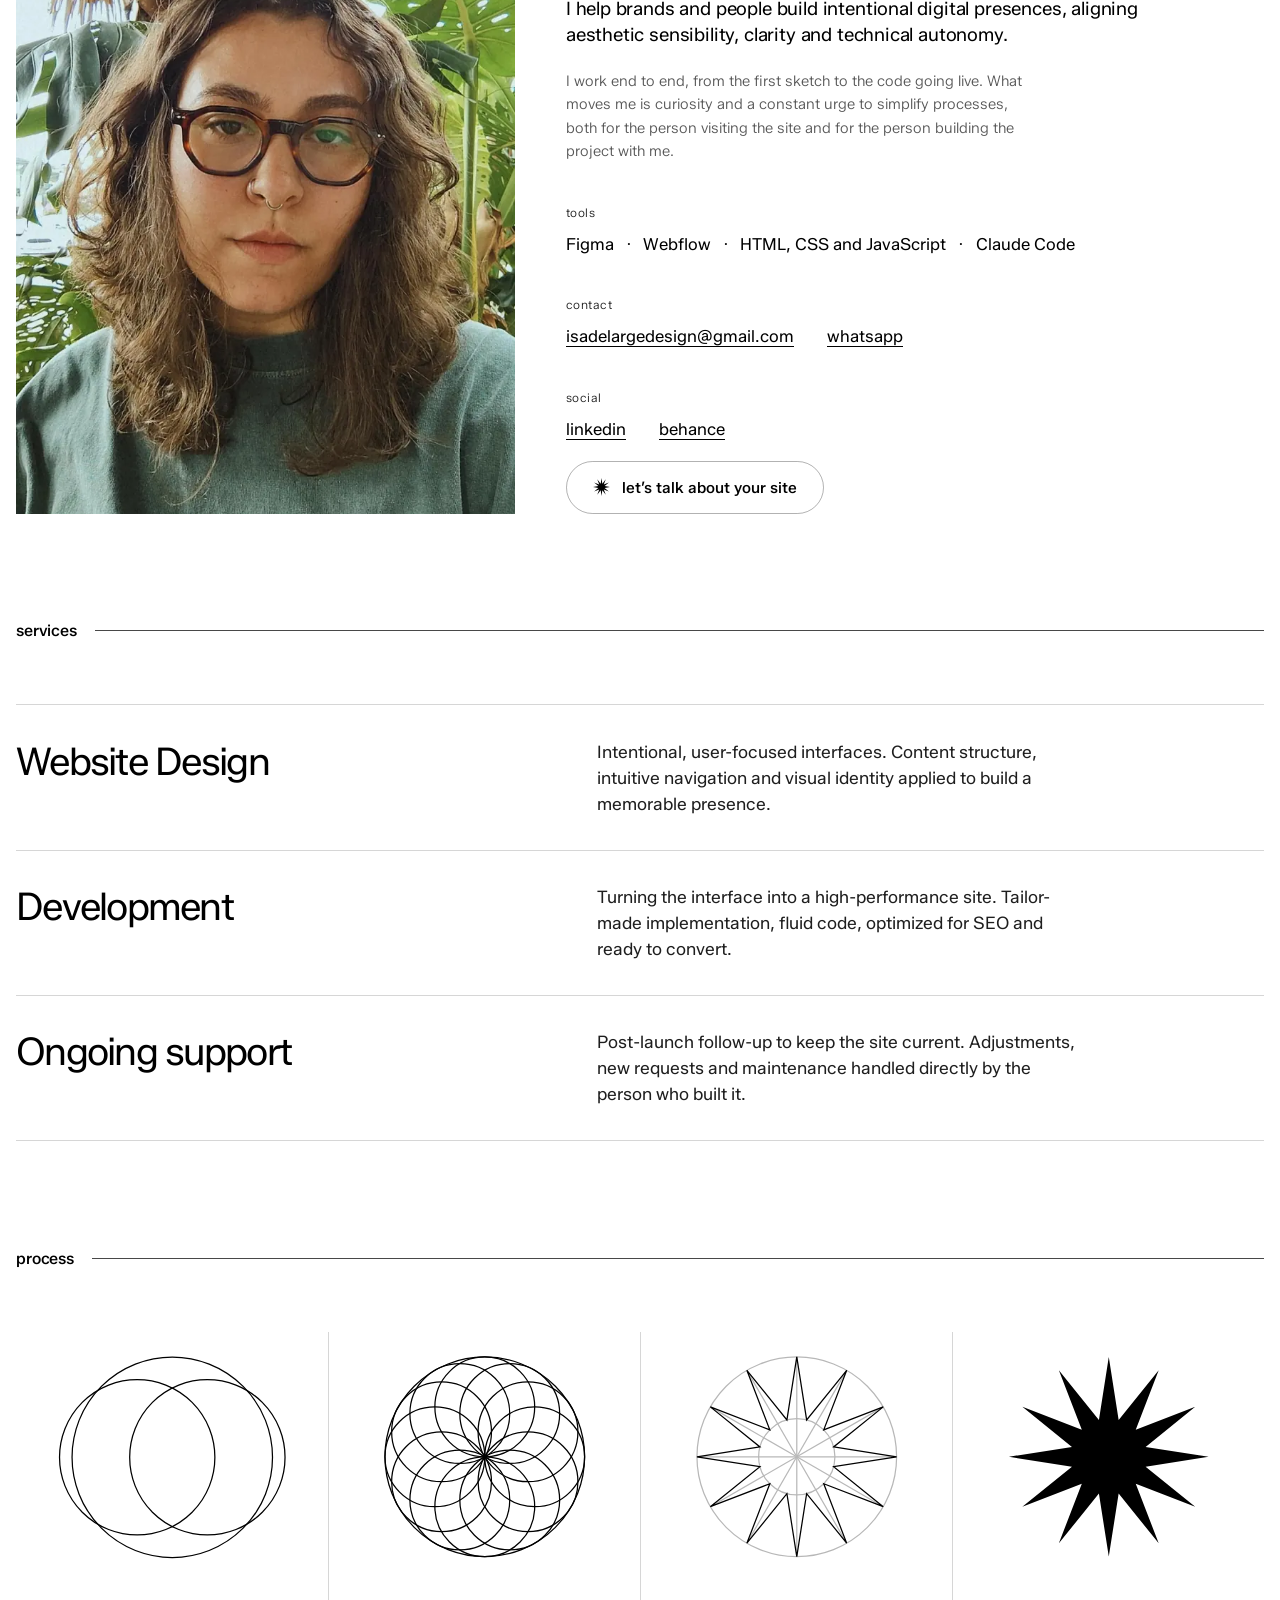
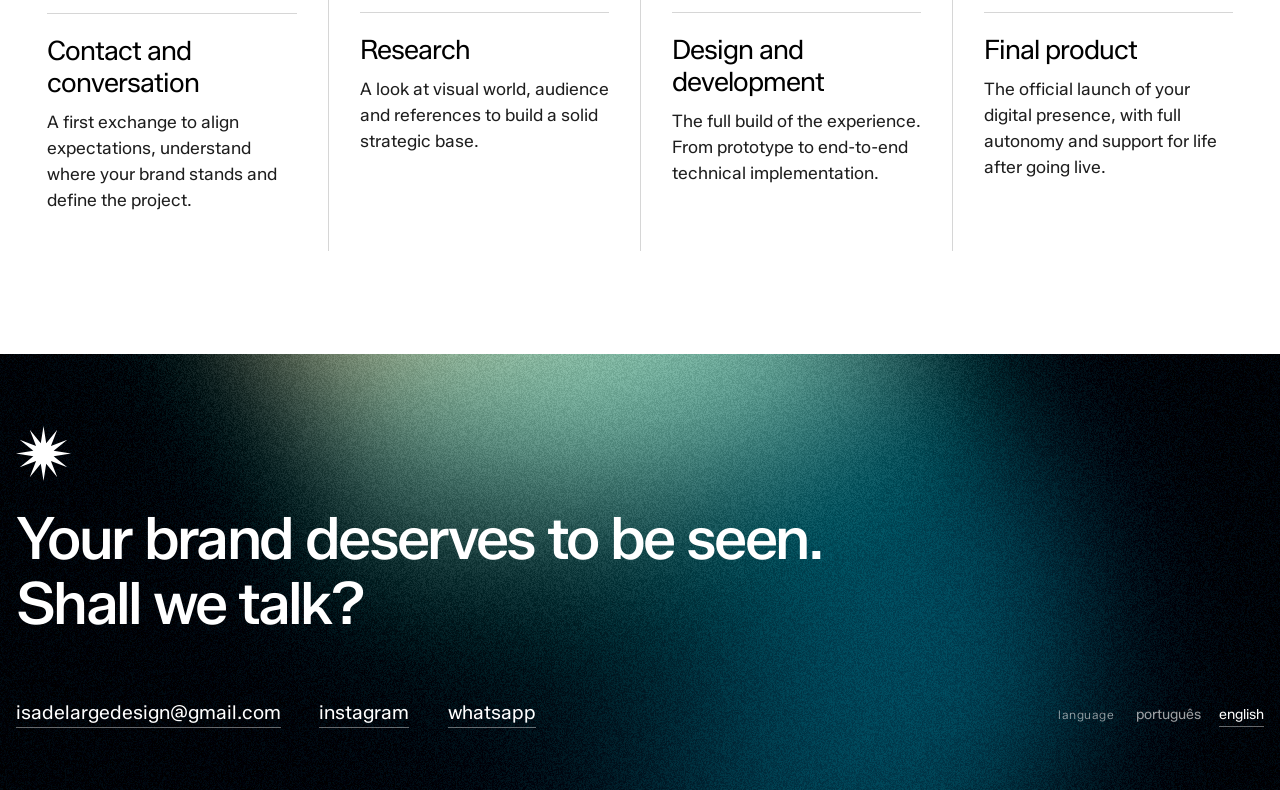
==== commit 5767be20: "Adiciona a Avora no topo e tira a Mansan da home A Avora entra como primeiro projeto da pagina inici" ====
--- a/en/index.html
+++ b/en/index.html
@@ -174,7 +174,27 @@
 
   <section class="projects shell" aria-label="Projects">
 
-    <!-- TODO trocar o href e a capa do Mansan quando ele subir -->
+    <article class="project">
+      <a class="project__link" href="https://avoraestetica.vercel.app/" target="_blank" rel="noopener noreferrer">
+        <div class="project__info">
+          <h3 class="project__name">Ávora</h3>
+          <p class="project__kind">clinical dermatology · site and booking</p>
+          <p class="project__desc">A clinic that examines before it promises. I organized the navigation around what brings you in, not around the name of the machine.</p>
+          <span class="project__abrir">
+            <span class="project__abrir-texto">view</span>
+            <svg class="project__abrir-seta" viewBox="0 0 16 16" width="13" height="13" fill="none"
+                 stroke="currentColor" stroke-width="1.6" aria-hidden="true">
+              <path d="M4.5 11.5 11.5 4.5M6 4.5h5.5V10"/>
+            </svg>
+          </span>
+        </div>
+
+        <div class="project__media">
+          <img class="project__shot" src="/assets/img/avora.webp" alt="Cover of the Ávora project" width="1907" height="949" loading="lazy" decoding="async">
+        </div>
+      </a>
+    </article>
+
     <article class="project" data-node-id="1:29">
       <a class="project__link" href="https://lumebylexy.vercel.app/" target="_blank" rel="noopener noreferrer">
         <div class="project__info">
@@ -215,21 +235,6 @@
           <img class="project__shot" src="/assets/img/camillatorres.webp" alt="Cover of the Camila Torres project" width="1736" height="882" loading="lazy" decoding="async">
         </div>
       </a>
-    </article>
-
-    <article class="project" data-node-id="1:47">
-      <div class="project__link project__link--breve">
-        <div class="project__info">
-          <h3 class="project__name">Mansan Gallery</h3>
-          <p class="project__kind">contemporary art · concept redesign</p>
-          <p class="project__desc">A gallery reduced to space, light and artwork. I designed the identity and a full-screen navigation so the work lands before the text.</p>
-          <span class="project__breve">coming soon</span>
-        </div>
-
-        <div class="project__media">
-          <img class="project__shot" src="/assets/img/mansangallery.webp" alt="Cover of the Mansan Gallery project" width="1863" height="989" loading="lazy" decoding="async">
-        </div>
-      </div>
     </article>
 
     <a class="cta projects__todos" href="/en/projetos.html">
--- a/css/style.css
+++ b/css/style.css
@@ -493,11 +493,17 @@
 
 /* ---- manifesto ---- */
 
+/* O respiro normal da pagina, mas nunca menos que a altura da barra: ela e
+   fixa e fica POR CIMA daqui. No desktop o clamp ja dava 120px contra 72px de
+   barra e sobrava folga; no telefone ele desce para o minimo de 56px contra
+   67px de barra, e as primeiras letras do manifesto ficavam cortadas. O max()
+   so entra em acao nessa ponta: no desktop o valor nao muda. */
 .manifesto{
-  padding-top: var(--space-block);
+  padding-top: max(var(--space-block), calc(var(--nav-h) + 24px));
 }
 
 /* a navbar fica presa no topo, entao os alvos de ancora precisam de folga */
+#manifesto,
 #sobre,
 #projetos,
 #servicos,
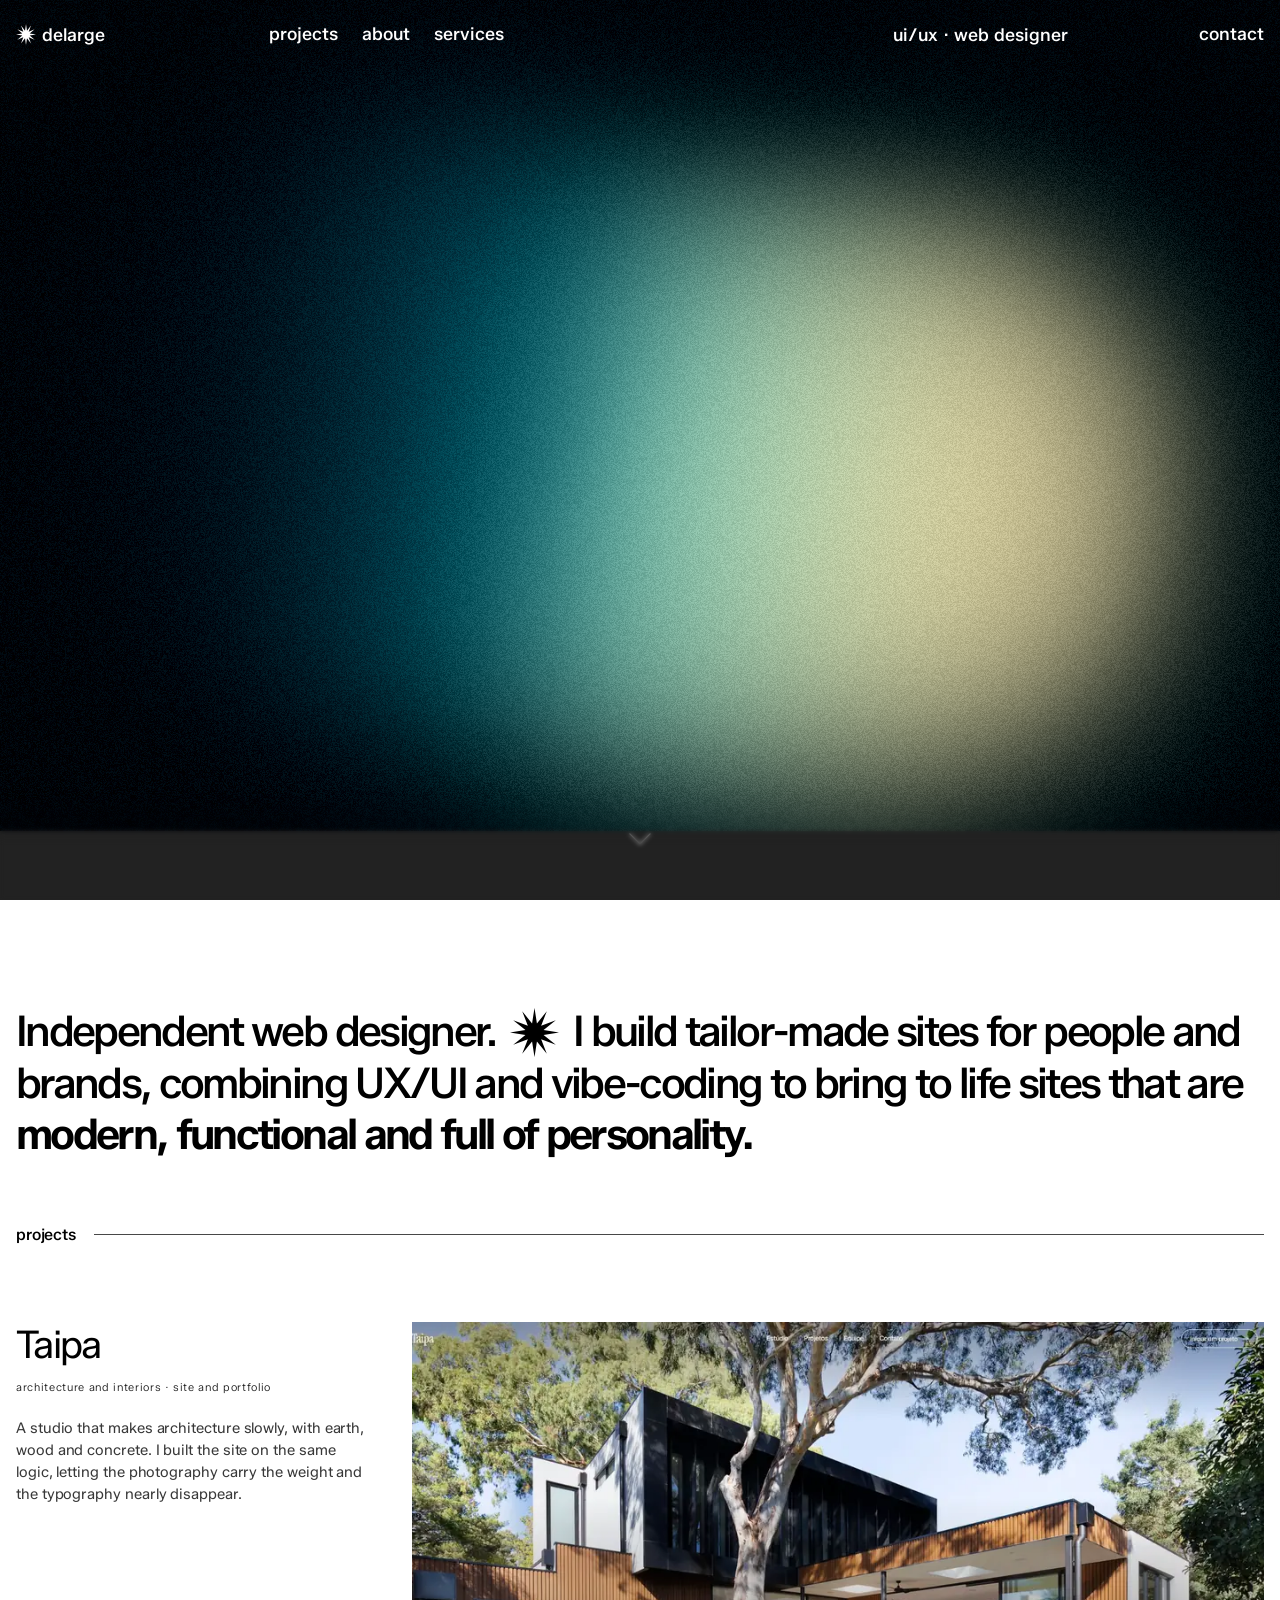
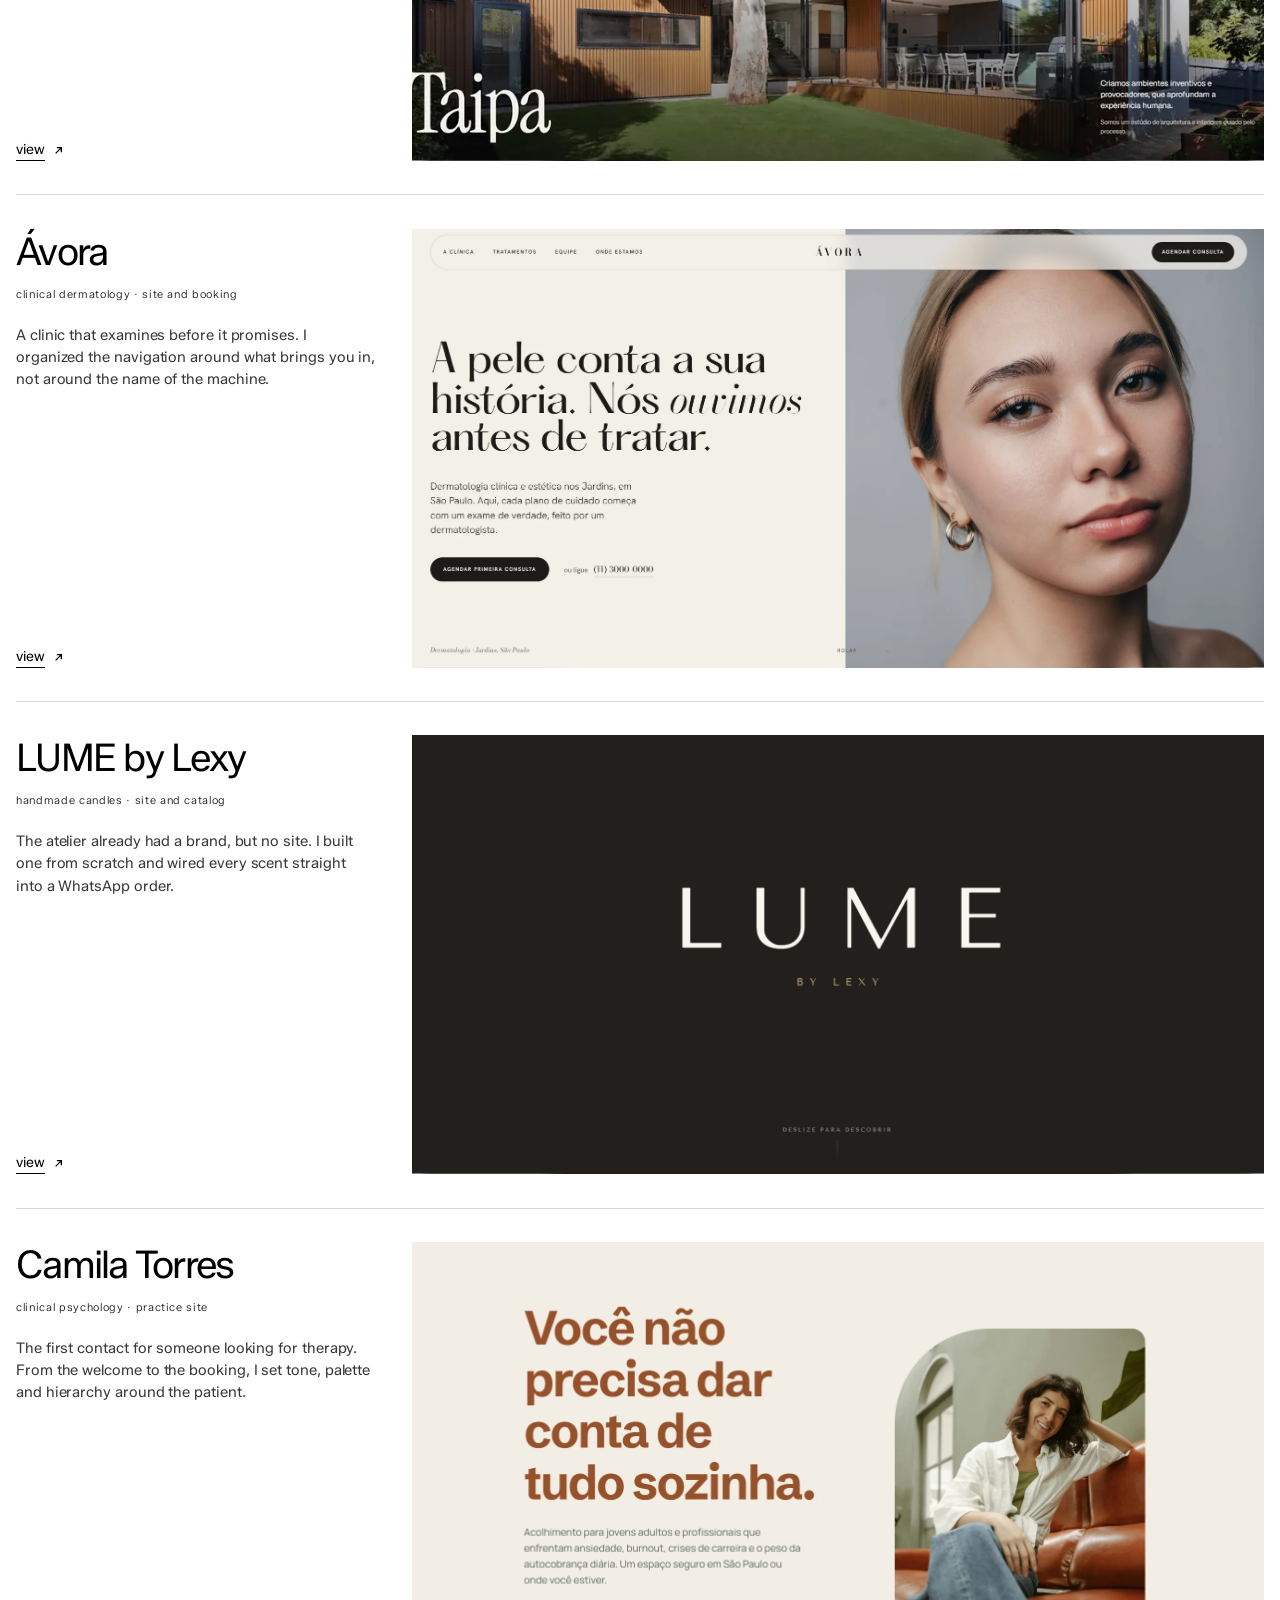
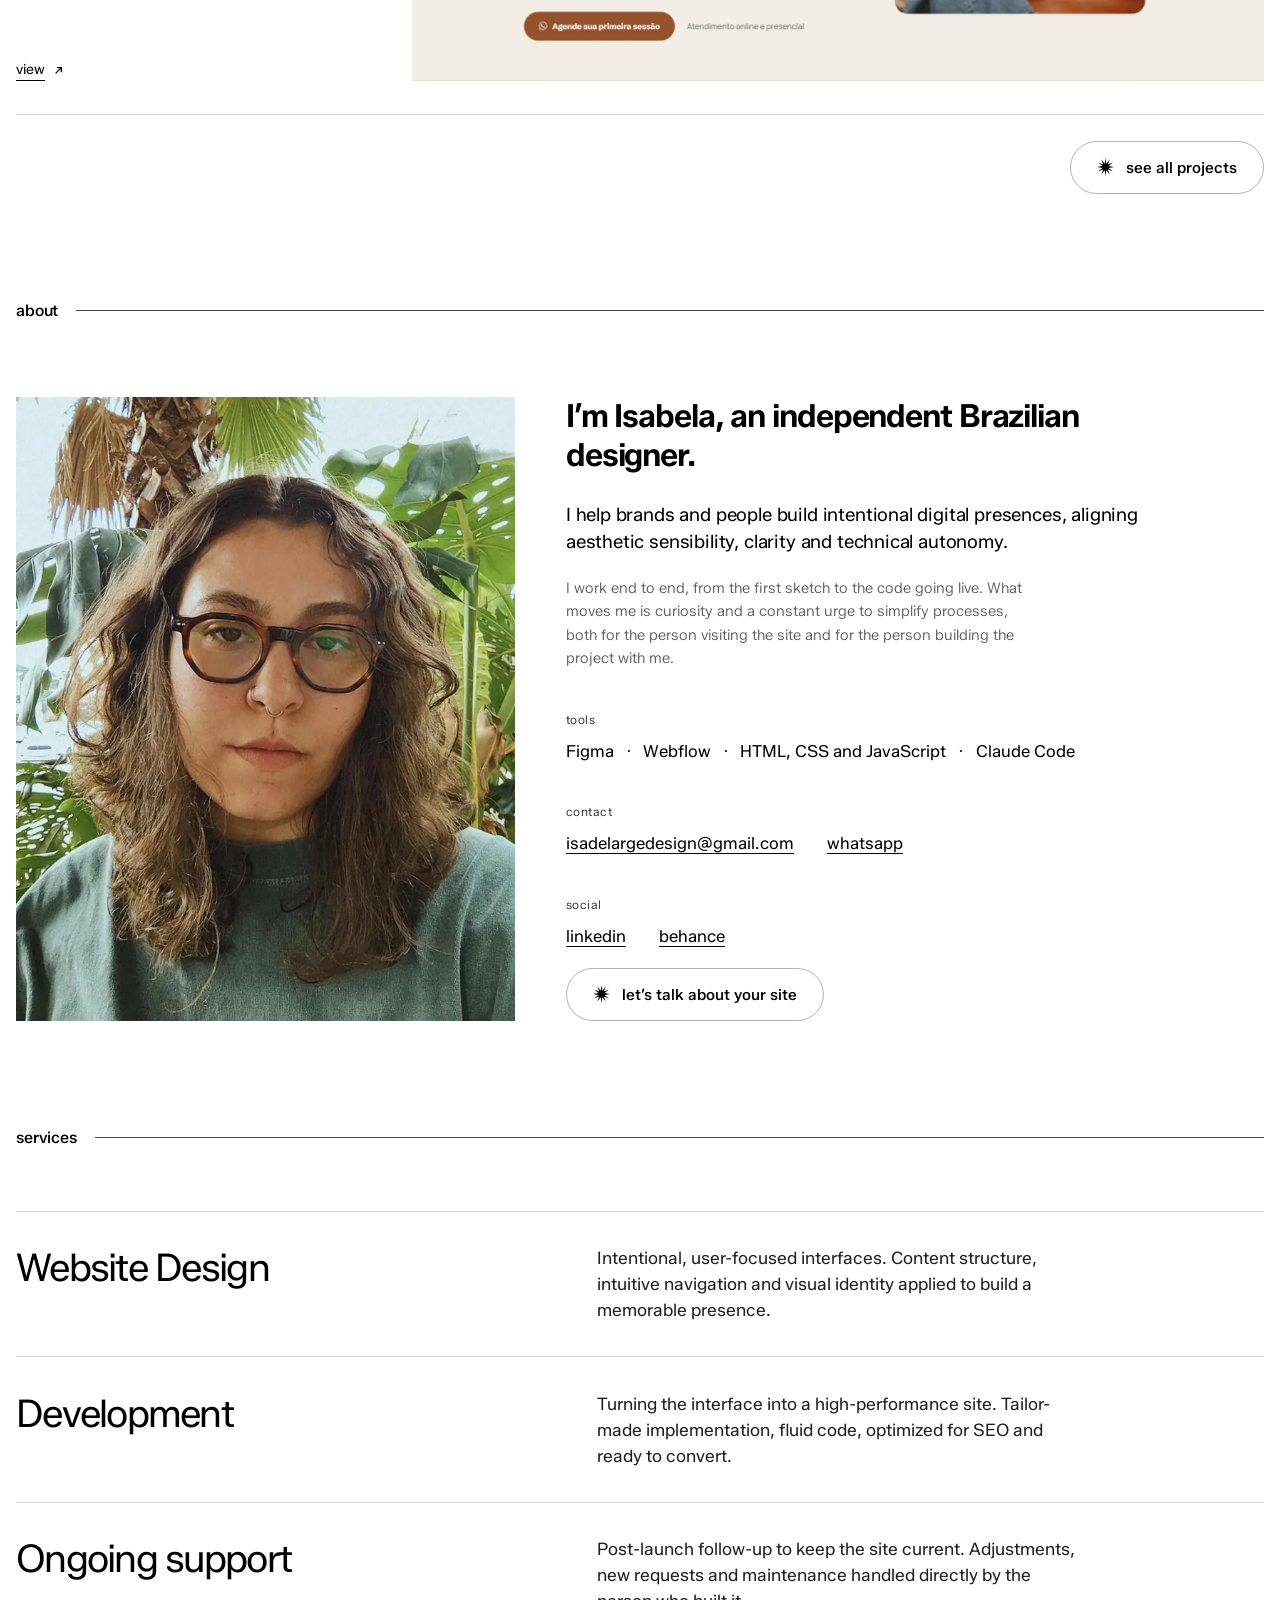
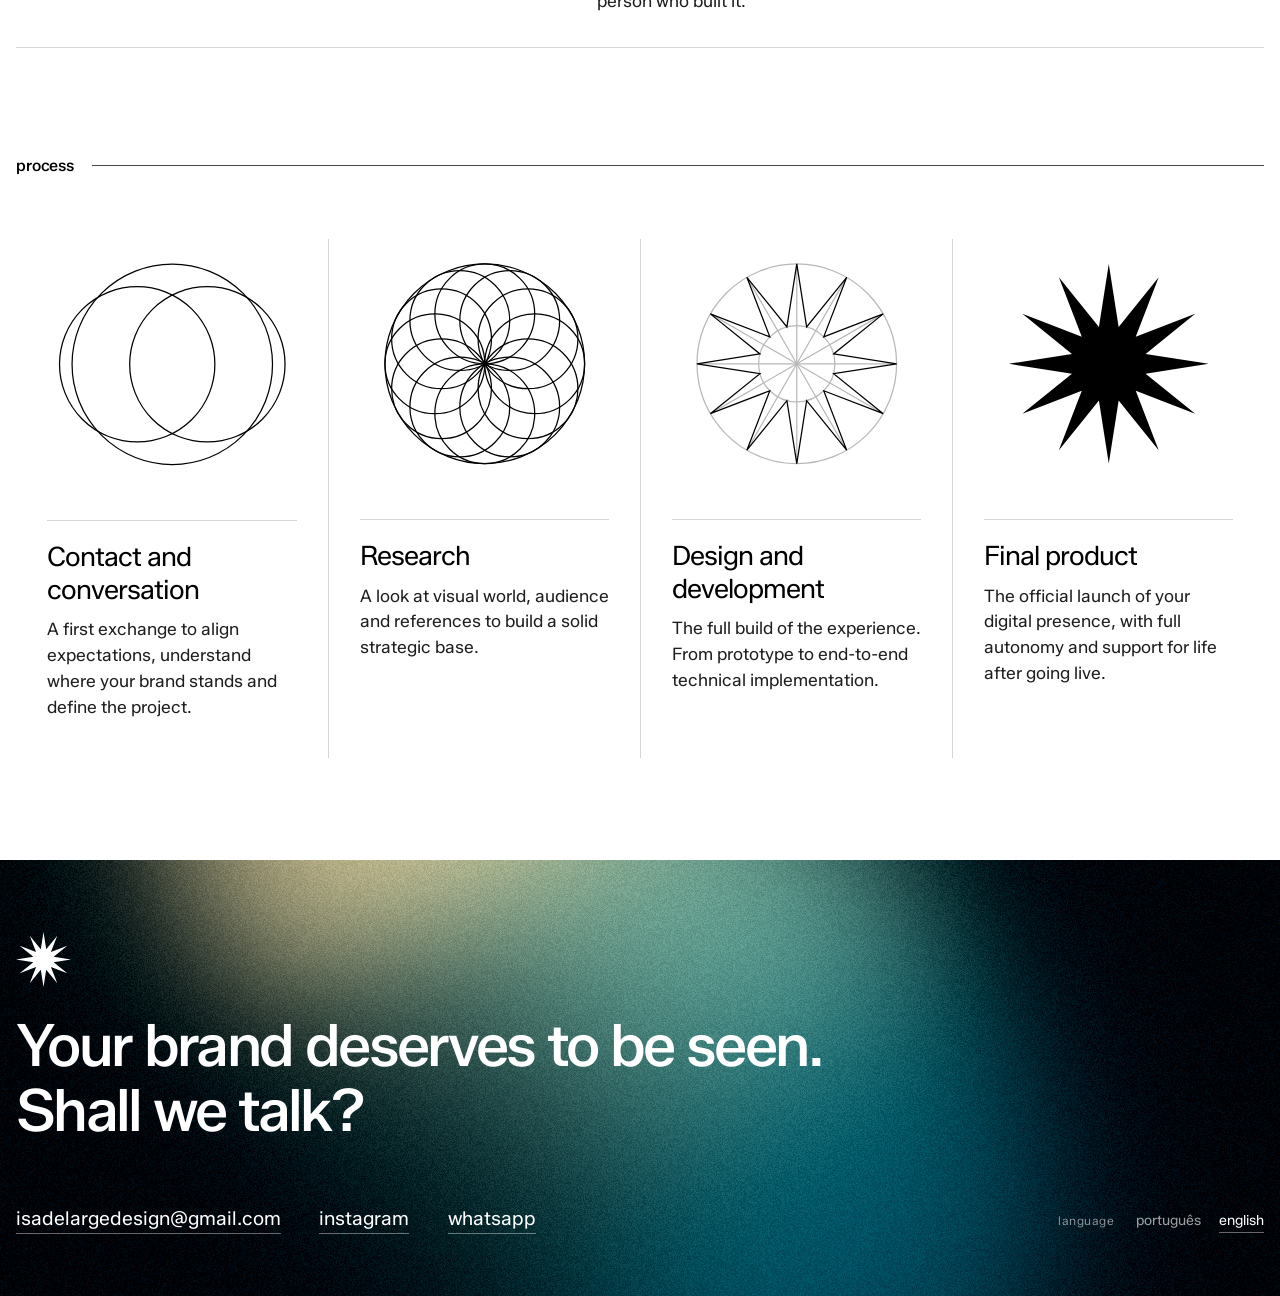
==== commit 1baa92a5: "Adiciona a Taipa no topo A Taipa entra como primeiro projeto da home e como 01 do indice; os outros " ====
--- a/en/index.html
+++ b/en/index.html
@@ -173,6 +173,31 @@
   </div>
 
   <section class="projects shell" aria-label="Projects">
+
+    <article class="project">
+      <a class="project__link" href="https://taipa-sigma.vercel.app/" target="_blank" rel="noopener noreferrer">
+        <div class="project__info">
+          <h3 class="project__name">Taipa</h3>
+          <p class="project__kind">architecture and interiors · site and portfolio</p>
+          <p class="project__desc">A studio that makes architecture slowly, with earth, wood and concrete. I built the site on the same logic, letting the photography carry the weight and the typography nearly disappear.</p>
+          <span class="project__abrir">
+            <span class="project__abrir-texto">view</span>
+            <svg class="project__abrir-seta" viewBox="0 0 16 16" width="13" height="13" fill="none"
+                 stroke="currentColor" stroke-width="1.6" aria-hidden="true">
+              <path d="M4.5 11.5 11.5 4.5M6 4.5h5.5V10"/>
+            </svg>
+          </span>
+        </div>
+
+        <div class="project__media">
+          <img class="project__shot"
+               src="/assets/img/taipa-menor.webp"
+               srcset="/assets/img/taipa-menor.webp 1000w, /assets/img/taipa.webp 1920w"
+               sizes="(max-width: 860px) 95vw, 67vw"
+               alt="Cover of the Taipa project" width="1920" height="953" loading="lazy" decoding="async">
+        </div>
+      </a>
+    </article>
 
     <article class="project">
       <a class="project__link" href="https://avoraestetica.vercel.app/" target="_blank" rel="noopener noreferrer">
